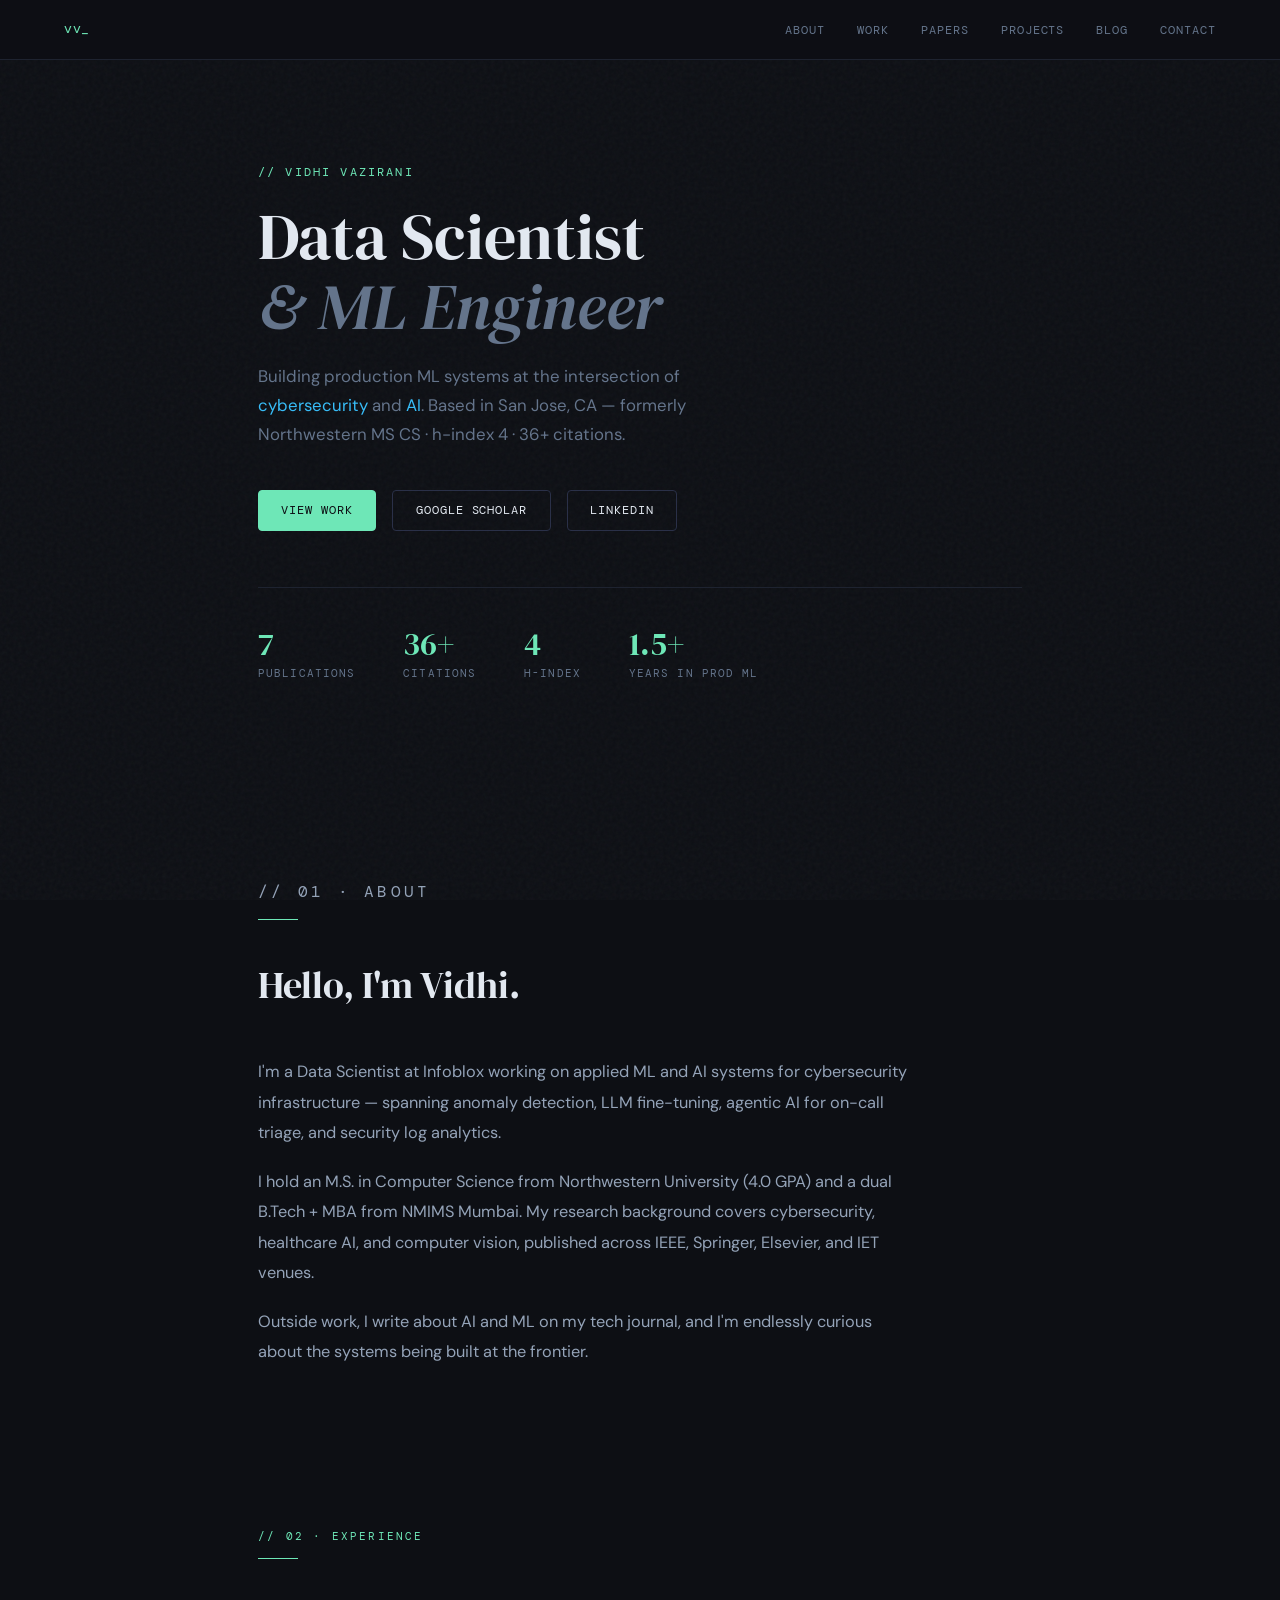
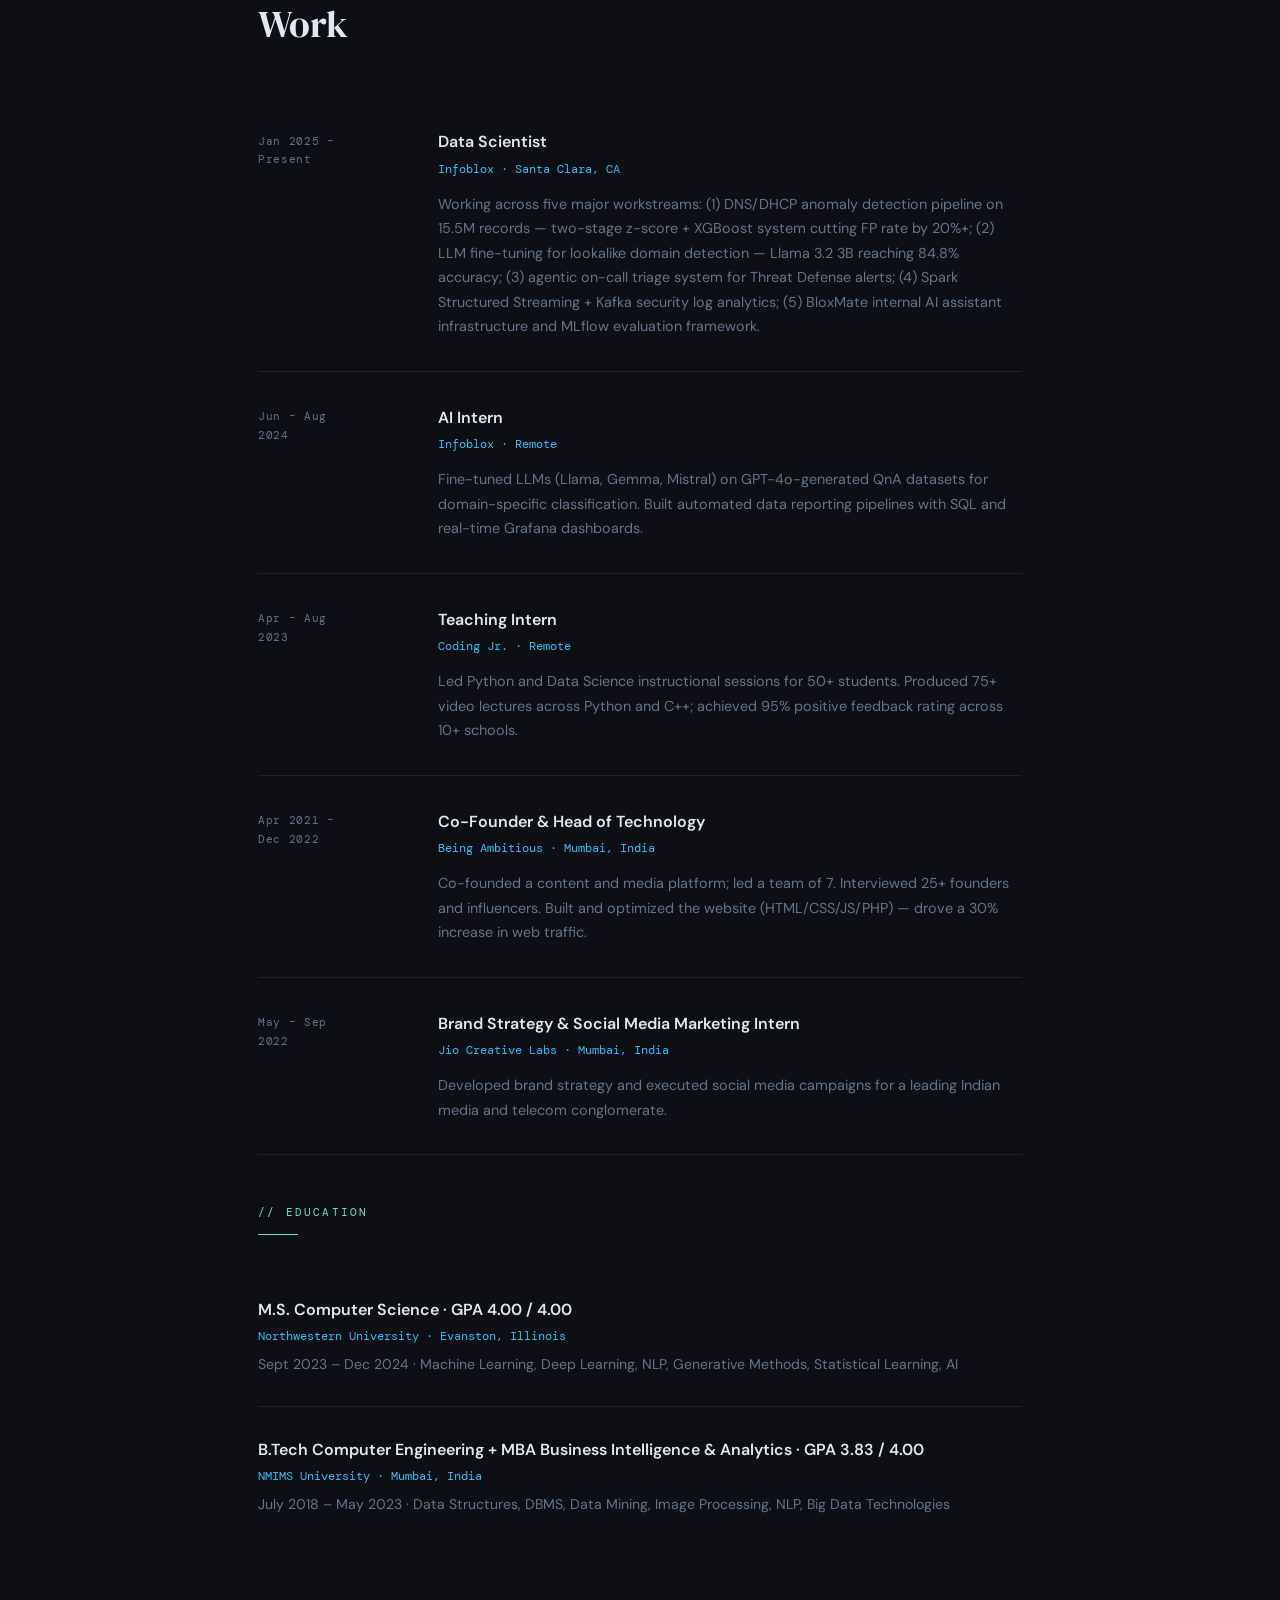
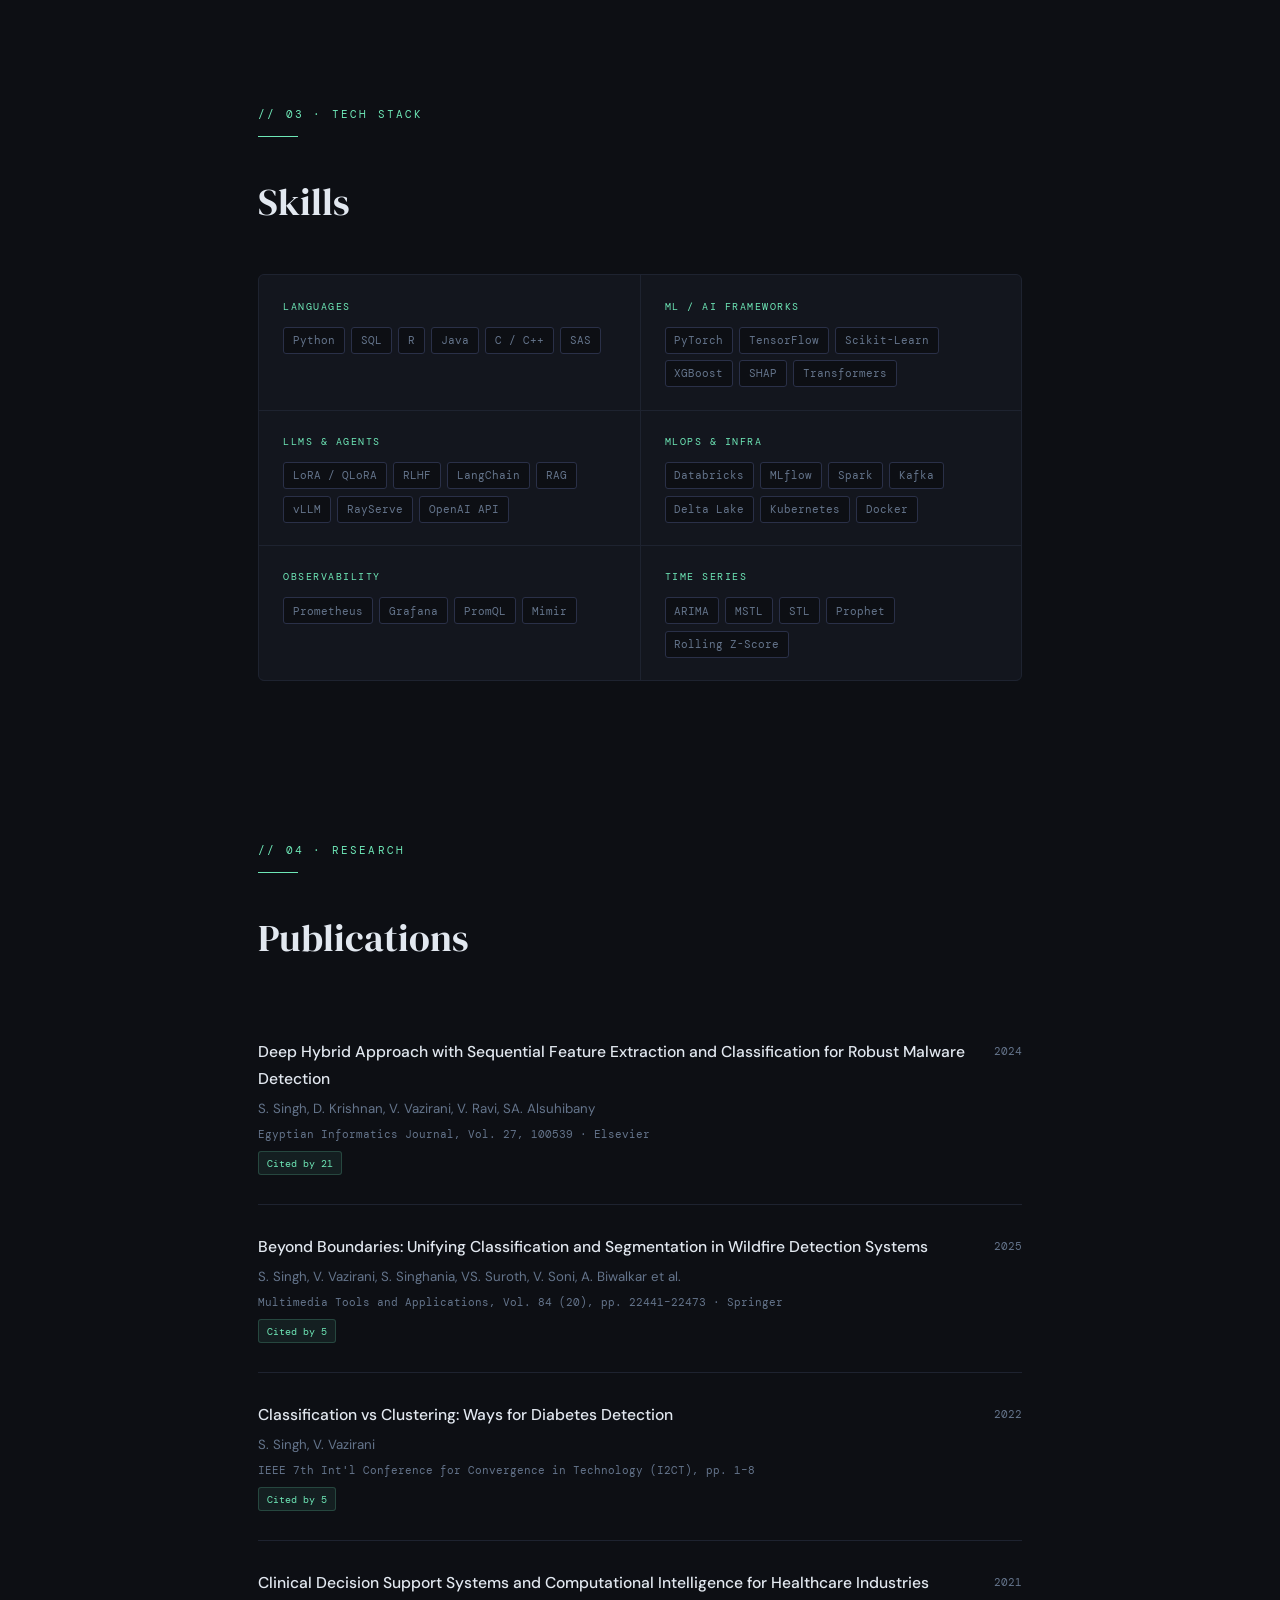
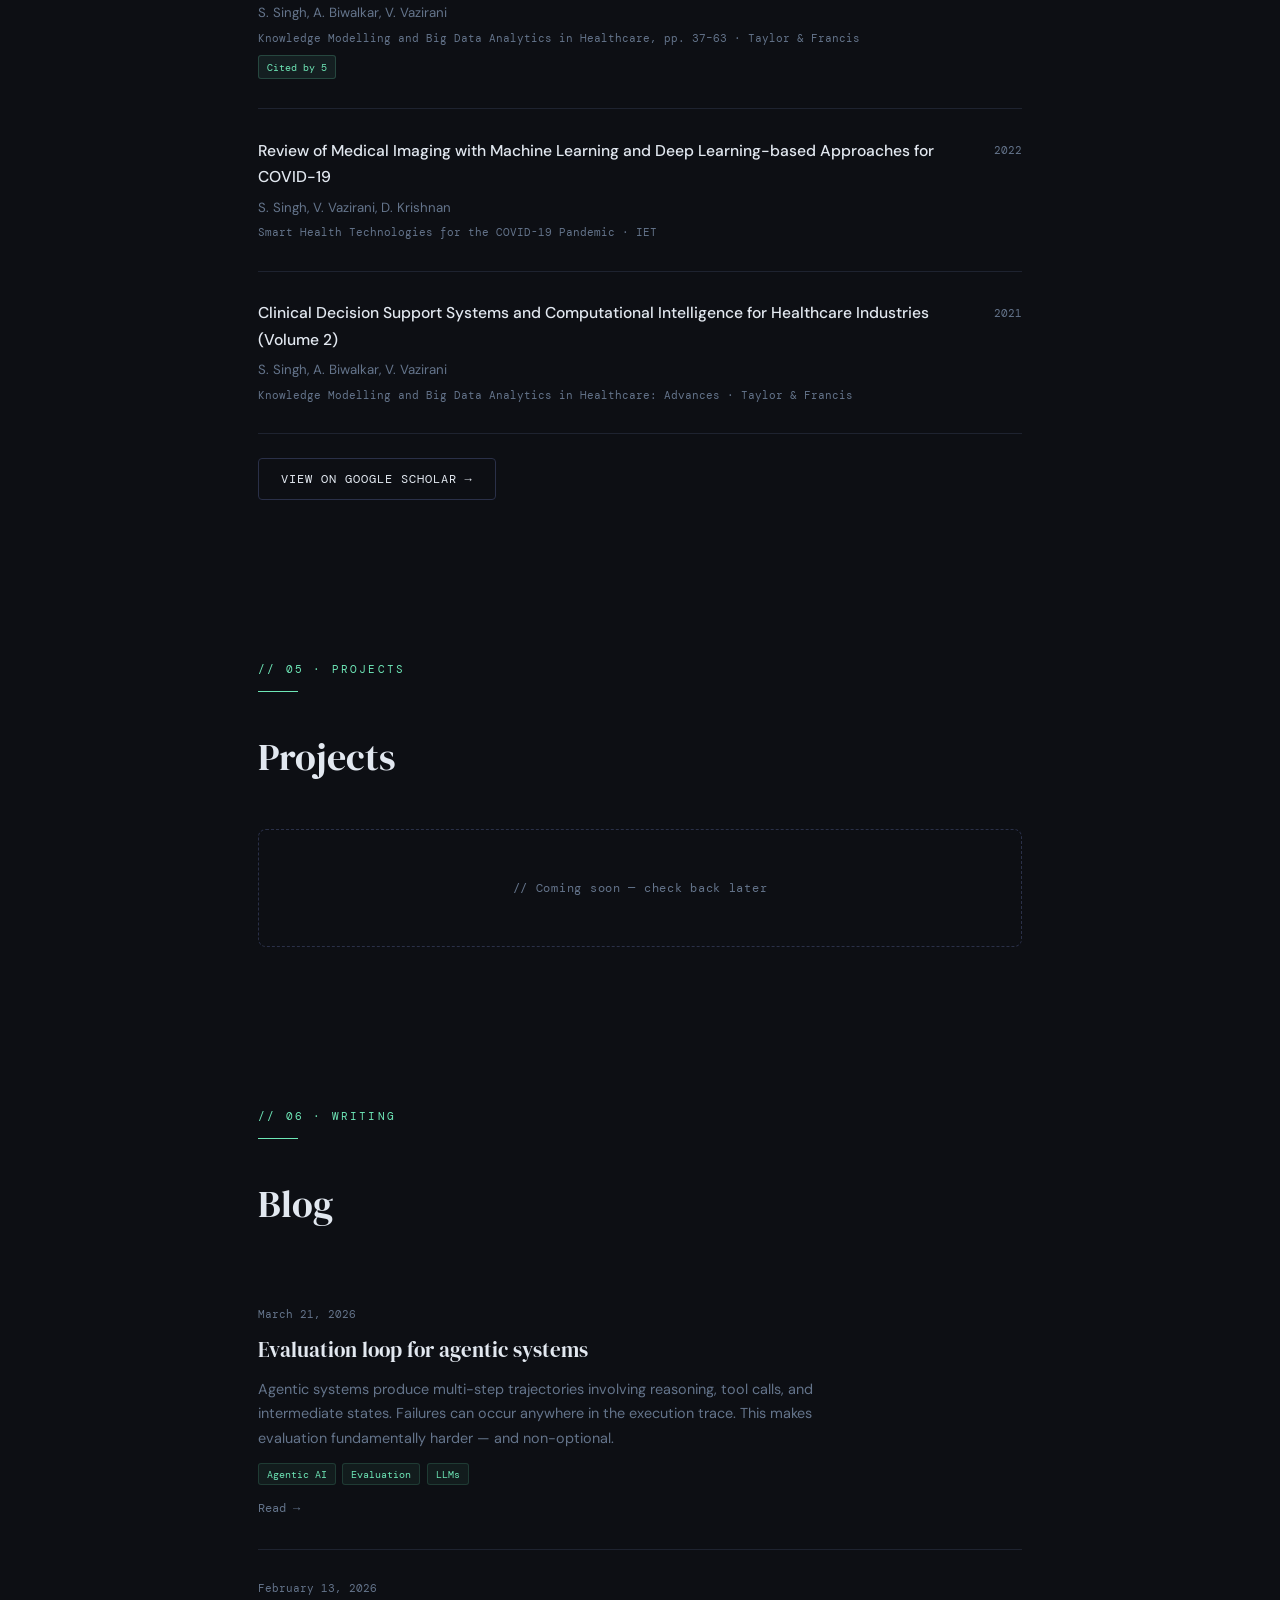
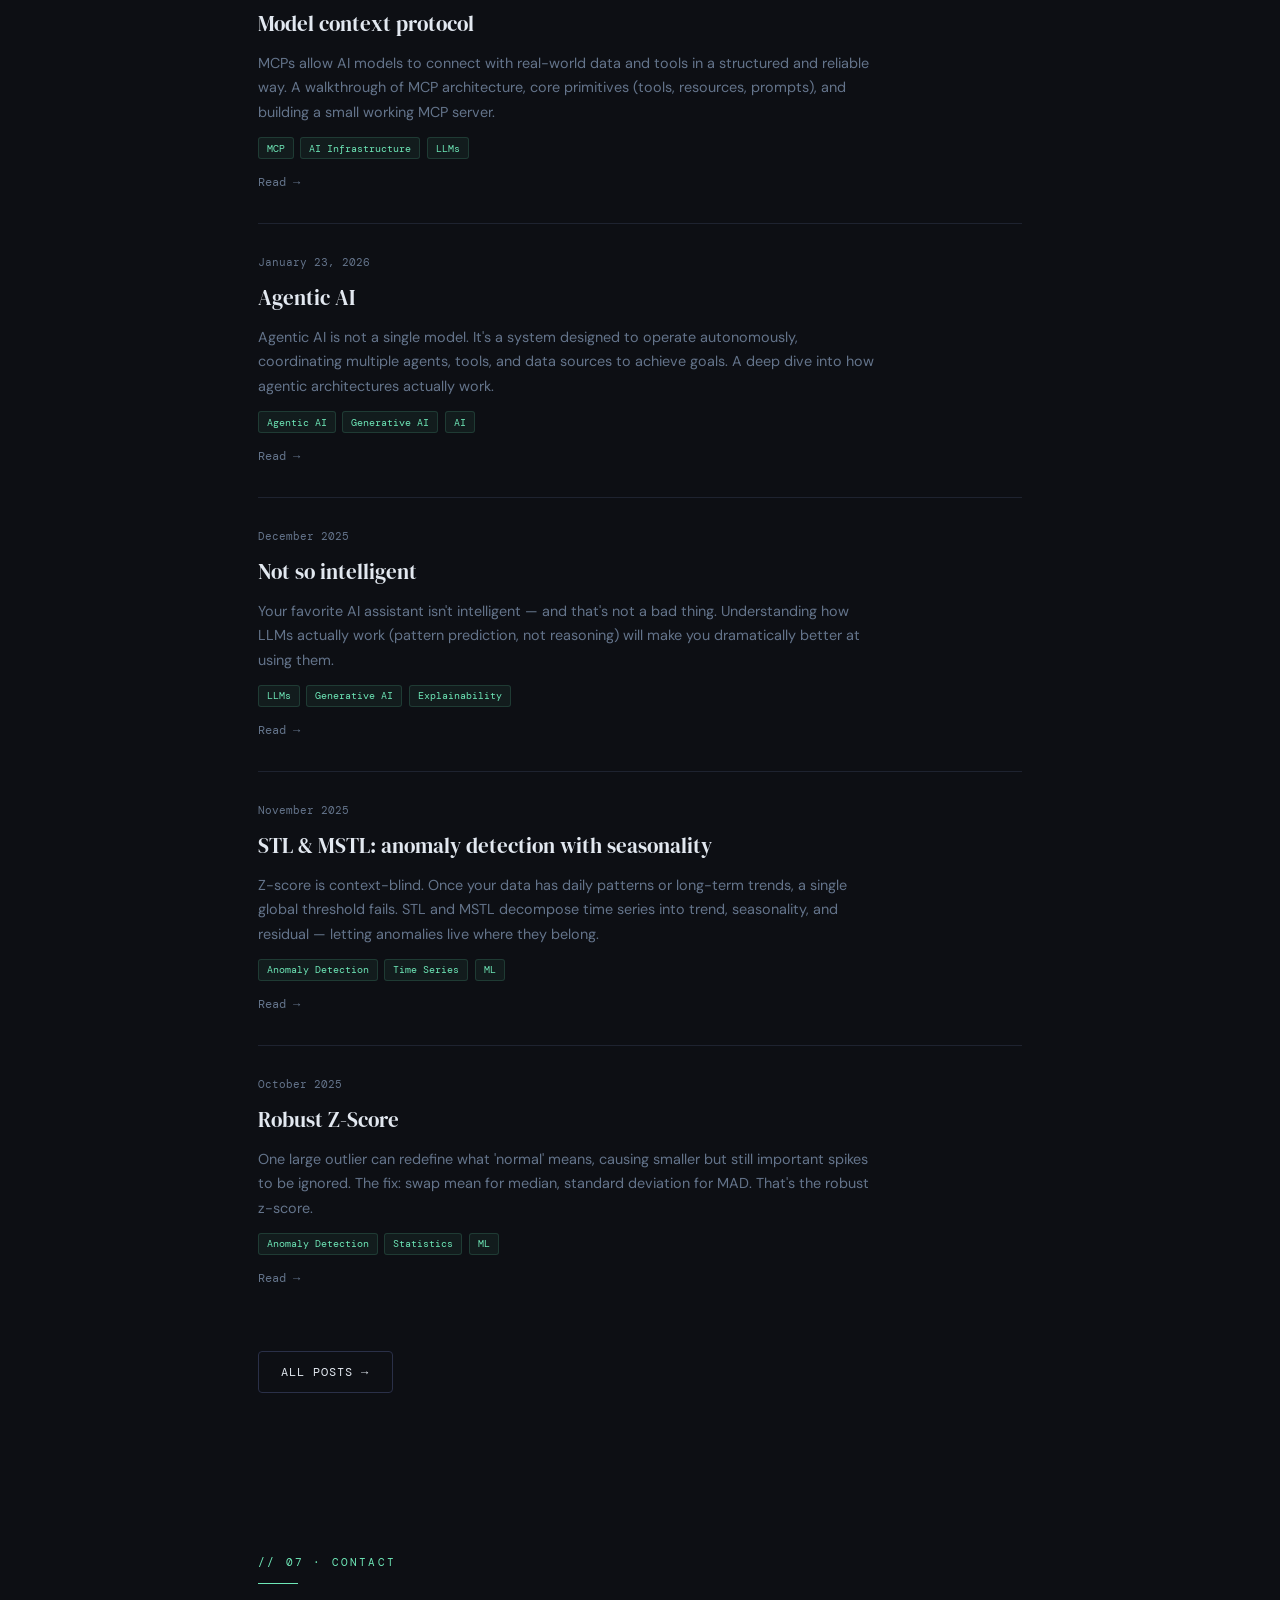
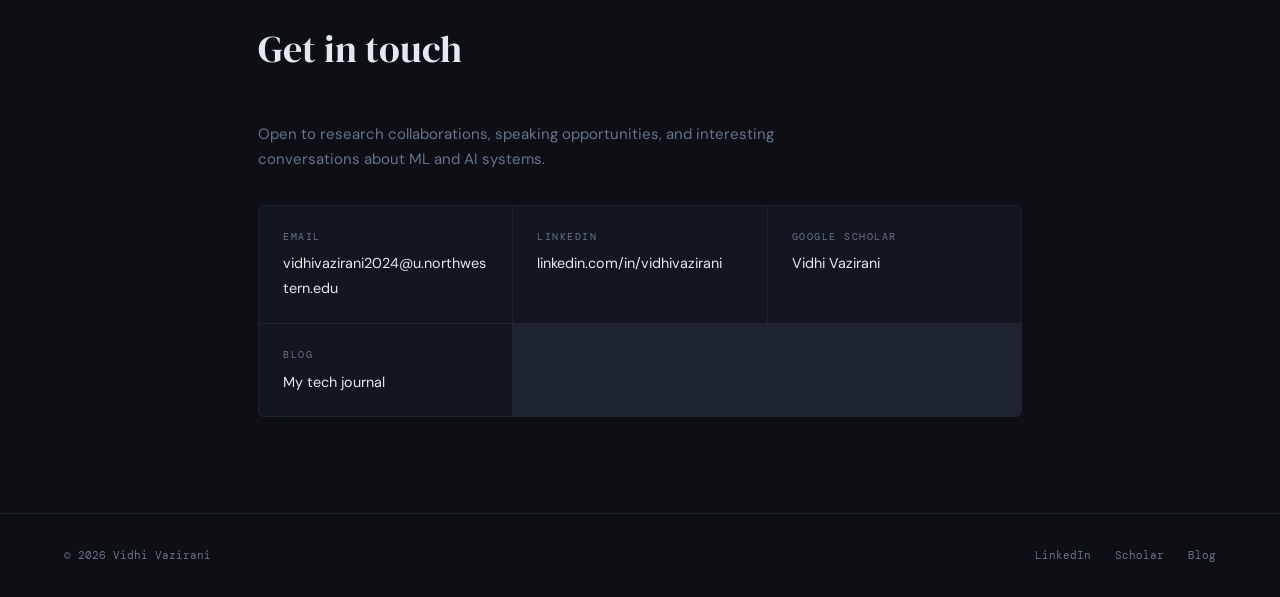
==== index.html @ 574974d2 "initial commit" ====
<!DOCTYPE html>
<html lang="en">
<head>
  <meta charset="UTF-8" />
  <meta name="viewport" content="width=device-width, initial-scale=1.0"/>
  <title>Vidhi Vazirani</title>
  <link rel="preconnect" href="https://fonts.googleapis.com">
  <link rel="preconnect" href="https://fonts.gstatic.com" crossorigin>
  <link href="https://fonts.googleapis.com/css2?family=DM+Serif+Display:ital@0;1&family=DM+Mono:wght@300;400;500&family=DM+Sans:wght@300;400;500;600&display=swap" rel="stylesheet">
  <style>
    *, *::before, *::after { box-sizing: border-box; margin: 0; padding: 0; }

    :root {
      --bg:       #0d0f14;
      --surface:  #13161e;
      --border:   #1e2330;
      --border2:  #2a3048;
      --accent:   #6ee7b7;     /* mint green */
      --accent2:  #38bdf8;     /* sky blue  */
      --text:     #e2e8f0;
      --muted:    #64748b;
      --serif:    'DM Serif Display', Georgia, serif;
      --mono:     'DM Mono', monospace;
      --sans:     'DM Sans', system-ui, sans-serif;
    }

    html { scroll-behavior: smooth; }

    body {
      background: var(--bg);
      color: var(--text);
      font-family: var(--sans);
      font-size: 15px;
      line-height: 1.7;
      min-height: 100vh;
    }

    /* ── NOISE TEXTURE OVERLAY ── */
    body::before {
      content: '';
      position: fixed; inset: 0;
      background-image: url("data:image/svg+xml,%3Csvg viewBox='0 0 256 256' xmlns='http://www.w3.org/2000/svg'%3E%3Cfilter id='n'%3E%3CfeTurbulence type='fractalNoise' baseFrequency='0.9' numOctaves='4' stitchTiles='stitch'/%3E%3C/filter%3E%3Crect width='100%25' height='100%25' filter='url(%23n)' opacity='0.04'/%3E%3C/svg%3E");
      pointer-events: none;
      z-index: 0;
    }

    /* ── NAV ── */
    nav {
      position: fixed; top: 0; left: 0; right: 0;
      z-index: 100;
      display: flex; align-items: center; justify-content: space-between;
      padding: 0 clamp(1.5rem, 5vw, 4rem);
      height: 60px;
      background: rgba(13,15,20,0.85);
      backdrop-filter: blur(12px);
      border-bottom: 1px solid var(--border);
    }

    .nav-logo {
      font-family: var(--mono);
      font-size: 13px;
      color: var(--accent);
      letter-spacing: 0.05em;
      text-decoration: none;
    }

    .nav-links {
      display: flex; gap: 2rem;
      list-style: none;
    }

    .nav-links a {
      font-family: var(--mono);
      font-size: 12px;
      color: var(--muted);
      text-decoration: none;
      letter-spacing: 0.08em;
      text-transform: uppercase;
      transition: color 0.2s;
    }

    .nav-links a:hover { color: var(--accent); }

    /* ── LAYOUT ── */
    main {
      position: relative; z-index: 1;
      max-width: 860px;
      margin: 0 auto;
      padding: 0 clamp(1.5rem, 5vw, 3rem);
    }

    section { padding: 7rem 0 3rem; }
    section:first-child { padding-top: 9rem; }

    .section-label {
      font-family: var(--mono);
      font-size: 11px;
      letter-spacing: 0.2em;
      text-transform: uppercase;
      color: var(--accent);
      margin-bottom: 0.75rem;
    }

    h1 {
      font-family: var(--serif);
      font-size: clamp(2.6rem, 6vw, 4rem);
      line-height: 1.1;
      font-weight: 400;
      color: var(--text);
    }

    h2 {
      font-family: var(--serif);
      font-size: clamp(1.8rem, 3.5vw, 2.4rem);
      font-weight: 400;
      color: var(--text);
      margin-bottom: 2.5rem;
    }

    /* ── HERO ── */
    #hero {
      min-height: 85vh;
      display: flex; flex-direction: column; justify-content: center;
      padding-top: 8rem;
    }

    .hero-eyebrow {
      font-family: var(--mono);
      font-size: 12px;
      color: var(--accent);
      letter-spacing: 0.18em;
      text-transform: uppercase;
      margin-bottom: 1.2rem;
    }

    .hero-sub {
      font-size: 1.05rem;
      color: var(--muted);
      max-width: 520px;
      margin-top: 1.2rem;
      line-height: 1.75;
    }

    .hero-sub em { color: var(--accent2); font-style: normal; }

    .hero-cta {
      margin-top: 2.5rem;
      display: flex; gap: 1rem; flex-wrap: wrap;
    }

    .btn {
      display: inline-block;
      padding: 0.6rem 1.4rem;
      font-family: var(--mono);
      font-size: 12px;
      letter-spacing: 0.08em;
      text-transform: uppercase;
      text-decoration: none;
      border-radius: 4px;
      transition: all 0.2s;
      cursor: pointer;
    }

    .btn-primary {
      background: var(--accent);
      color: var(--bg);
      border: 1px solid var(--accent);
    }
    .btn-primary:hover { background: transparent; color: var(--accent); }

    .btn-ghost {
      background: transparent;
      color: var(--text);
      border: 1px solid var(--border2);
    }
    .btn-ghost:hover { border-color: var(--accent2); color: var(--accent2); }

    /* stat row */
    .stats {
      display: flex; gap: 3rem; margin-top: 3.5rem;
      padding-top: 2.5rem;
      border-top: 1px solid var(--border);
      flex-wrap: wrap;
    }

    .stat-num {
      font-family: var(--serif);
      font-size: 2rem;
      color: var(--accent);
      line-height: 1;
    }

    .stat-label {
      font-family: var(--mono);
      font-size: 11px;
      color: var(--muted);
      letter-spacing: 0.1em;
      text-transform: uppercase;
      margin-top: 0.25rem;
    }

    /* ── DIVIDER ── */
    .divider {
      width: 40px; height: 1px;
      background: var(--accent);
      margin-bottom: 2rem;
    }

    /* ── ABOUT ── */
    #about p {
      color: #94a3b8;
      max-width: 660px;
      font-size: 1.02rem;
      line-height: 1.85;
    }

    #about p + p { margin-top: 1.2rem; }

    /* ── EXPERIENCE ── */
    .exp-item {
      display: grid;
      grid-template-columns: 140px 1fr;
      gap: 0 2.5rem;
      padding: 2rem 0;
      border-bottom: 1px solid var(--border);
    }

    .exp-item:last-child { border-bottom: none; }

    .exp-date {
      font-family: var(--mono);
      font-size: 11px;
      color: var(--muted);
      letter-spacing: 0.06em;
      padding-top: 0.2rem;
    }

    .exp-role {
      font-size: 1rem;
      font-weight: 600;
      color: var(--text);
      margin-bottom: 0.2rem;
    }

    .exp-company {
      font-family: var(--mono);
      font-size: 12px;
      color: var(--accent2);
      margin-bottom: 0.8rem;
    }

    .exp-desc {
      font-size: 0.9rem;
      color: var(--muted);
      line-height: 1.7;
    }

    /* ── EDUCATION ── */
    .edu-item {
      padding: 1.8rem 0;
      border-bottom: 1px solid var(--border);
    }
    .edu-item:last-child { border-bottom: none; }

    .edu-degree {
      font-size: 1rem;
      font-weight: 600;
      color: var(--text);
    }

    .edu-school {
      font-family: var(--mono);
      font-size: 12px;
      color: var(--accent2);
      margin: 0.2rem 0 0.4rem;
    }

    .edu-meta {
      font-size: 0.88rem;
      color: var(--muted);
    }

    /* ── SKILLS ── */
    .skills-grid {
      display: grid;
      grid-template-columns: repeat(auto-fill, minmax(260px, 1fr));
      gap: 1px;
      background: var(--border);
      border: 1px solid var(--border);
      border-radius: 6px;
      overflow: hidden;
    }

    .skill-group {
      background: var(--surface);
      padding: 1.4rem 1.5rem;
    }

    .skill-group-label {
      font-family: var(--mono);
      font-size: 10px;
      letter-spacing: 0.15em;
      text-transform: uppercase;
      color: var(--accent);
      margin-bottom: 0.75rem;
    }

    .skill-tags {
      display: flex; flex-wrap: wrap; gap: 0.4rem;
    }

    .skill-tag {
      font-family: var(--mono);
      font-size: 11px;
      color: var(--muted);
      background: var(--bg);
      border: 1px solid var(--border2);
      padding: 0.2rem 0.55rem;
      border-radius: 3px;
    }

    /* ── PUBLICATIONS ── */
    .pub-item {
      padding: 1.8rem 0;
      border-bottom: 1px solid var(--border);
      display: grid;
      grid-template-columns: 1fr auto;
      gap: 1rem;
    }
    .pub-item:last-child { border-bottom: none; }

    .pub-title {
      font-size: 0.98rem;
      font-weight: 500;
      color: var(--text);
      margin-bottom: 0.35rem;
    }

    .pub-title a {
      color: inherit; text-decoration: none;
    }
    .pub-title a:hover { color: var(--accent2); }

    .pub-authors {
      font-size: 0.83rem;
      color: var(--muted);
      margin-bottom: 0.25rem;
    }

    .pub-venue {
      font-family: var(--mono);
      font-size: 11px;
      color: var(--muted);
    }

    .pub-year {
      font-family: var(--mono);
      font-size: 11px;
      color: var(--muted);
      white-space: nowrap;
      padding-top: 0.2rem;
    }

    .pub-cited {
      display: inline-block;
      margin-top: 0.5rem;
      font-family: var(--mono);
      font-size: 10px;
      background: rgba(110,231,183,0.08);
      color: var(--accent);
      border: 1px solid rgba(110,231,183,0.2);
      padding: 0.15rem 0.5rem;
      border-radius: 3px;
    }

    /* ── PROJECTS ── */
    .projects-placeholder {
      border: 1px dashed var(--border2);
      border-radius: 8px;
      padding: 3rem 2rem;
      text-align: center;
      color: var(--muted);
    }

    .projects-placeholder p {
      font-family: var(--mono);
      font-size: 12px;
      letter-spacing: 0.06em;
    }

    /* ── BLOG ── */
    #blog-list { display: flex; flex-direction: column; gap: 0; }

    .blog-card {
      display: block;
      padding: 1.8rem 0;
      border-bottom: 1px solid var(--border);
      text-decoration: none;
      transition: all 0.2s;
    }
    .blog-card:last-child { border-bottom: none; }
    .blog-card:hover .blog-title { color: var(--accent2); }

    .blog-meta {
      font-family: var(--mono);
      font-size: 11px;
      color: var(--muted);
      margin-bottom: 0.5rem;
    }

    .blog-title {
      font-family: var(--serif);
      font-size: 1.3rem;
      font-weight: 400;
      color: var(--text);
      margin-bottom: 0.6rem;
      transition: color 0.2s;
    }

    .blog-excerpt {
      font-size: 0.9rem;
      color: var(--muted);
      line-height: 1.7;
      max-width: 620px;
    }

    .blog-tags {
      display: flex; gap: 0.4rem; flex-wrap: wrap;
      margin-top: 0.8rem;
    }

    .blog-tag {
      font-family: var(--mono);
      font-size: 10px;
      color: var(--accent);
      background: rgba(110,231,183,0.06);
      border: 1px solid rgba(110,231,183,0.15);
      padding: 0.1rem 0.5rem;
      border-radius: 3px;
    }

    .blog-arrow {
      font-family: var(--mono);
      font-size: 12px;
      color: var(--muted);
      margin-top: 0.8rem;
      display: inline-block;
    }

    .blog-card:hover .blog-arrow { color: var(--accent2); }

    /* ── CONTACT ── */
    #contact { padding-bottom: 6rem; }

    .contact-grid {
      display: grid;
      grid-template-columns: repeat(auto-fill, minmax(200px, 1fr));
      gap: 1px;
      background: var(--border);
      border: 1px solid var(--border);
      border-radius: 6px;
      overflow: hidden;
      margin-top: 2rem;
    }

    .contact-item {
      background: var(--surface);
      padding: 1.4rem 1.5rem;
      text-decoration: none;
      transition: background 0.2s;
    }
    .contact-item:hover { background: var(--border); }

    .contact-type {
      font-family: var(--mono);
      font-size: 10px;
      letter-spacing: 0.15em;
      text-transform: uppercase;
      color: var(--muted);
      margin-bottom: 0.4rem;
    }

    .contact-val {
      font-size: 0.9rem;
      color: var(--text);
      word-break: break-all;
    }

    /* ── FOOTER ── */
    footer {
      position: relative; z-index: 1;
      border-top: 1px solid var(--border);
      padding: 2rem clamp(1.5rem, 5vw, 4rem);
      display: flex; justify-content: space-between; align-items: center;
      flex-wrap: wrap; gap: 1rem;
    }

    .footer-copy {
      font-family: var(--mono);
      font-size: 11px;
      color: var(--muted);
    }

    .footer-links {
      display: flex; gap: 1.5rem;
    }

    .footer-links a {
      font-family: var(--mono);
      font-size: 11px;
      color: var(--muted);
      text-decoration: none;
    }
    .footer-links a:hover { color: var(--accent); }

    /* ── RESPONSIVE ── */
    @media (max-width: 600px) {
      .exp-item { grid-template-columns: 1fr; gap: 0.3rem; }
      .pub-item { grid-template-columns: 1fr; }
      .pub-year { display: none; }
      .stats { gap: 2rem; }
      .nav-links { gap: 1.2rem; }
    }

    /* ── SCROLL FADE IN ── */
    .fade-in {
      opacity: 0;
      transform: translateY(18px);
      transition: opacity 0.55s ease, transform 0.55s ease;
    }
    .fade-in.visible {
      opacity: 1;
      transform: none;
    }
  </style>
</head>
<body>

  <!-- NAV -->
  <nav>
    <a class="nav-logo" href="#hero">vv_</a>
    <ul class="nav-links">
      <li><a href="#about">About</a></li>
      <li><a href="#experience">Work</a></li>
      <li><a href="#publications">Papers</a></li>
      <li><a href="#projects">Projects</a></li>
      <li><a href="blog.html">Blog</a></li>
      <li><a href="#contact">Contact</a></li>
    </ul>
  </nav>

  <main>

    <!-- HERO -->
    <section id="hero">
      <p class="hero-eyebrow">// Vidhi Vazirani</p>
      <h1>Data Scientist<br><em style="font-style:italic; color:#64748b;">& ML Engineer</em></h1>
      <p class="hero-sub">
        Building production ML systems at the intersection of <em>cybersecurity</em> and <em>AI</em>.
        Based in San Jose, CA — formerly Northwestern MS CS · h-index 4 · 36+ citations.
      </p>
      <div class="hero-cta">
        <a class="btn btn-primary" href="#experience">View Work</a>
        <a class="btn btn-ghost" href="https://scholar.google.com/citations?hl=en&user=m7yrJE4AAAAJ" target="_blank">Google Scholar</a>
        <a class="btn btn-ghost" href="https://www.linkedin.com/in/vidhivazirani" target="_blank">LinkedIn</a>
      </div>
      <div class="stats">
        <div>
          <div class="stat-num">7</div>
          <div class="stat-label">Publications</div>
        </div>
        <div>
          <div class="stat-num">36+</div>
          <div class="stat-label">Citations</div>
        </div>
        <div>
          <div class="stat-num">4</div>
          <div class="stat-label">h-index</div>
        </div>
        <div>
          <div class="stat-num">1.5+</div>
          <div class="stat-label">Years in Prod ML</div>
        </div>
      </div>
    </section>

    <!-- ABOUT -->
    <section id="about" class="fade-in">
      <p class="section-label">// 01 · About</p>
      <div class="divider"></div>
      <h2>Hello, I'm Vidhi.</h2>
      <p>
        I'm a Data Scientist at Infoblox working on applied ML and AI systems for cybersecurity infrastructure — spanning anomaly detection, LLM fine-tuning, agentic AI for on-call triage, and security log analytics.
      </p>
      <p>
        I hold an M.S. in Computer Science from Northwestern University (4.0 GPA) and a dual B.Tech + MBA from NMIMS Mumbai. My research background covers cybersecurity, healthcare AI, and computer vision, published across IEEE, Springer, Elsevier, and IET venues.
      </p>
      <p>
        Outside work, I write about AI and ML on my tech journal, and I'm endlessly curious about the systems being built at the frontier.
      </p>
    </section>

    <!-- EXPERIENCE -->
    <section id="experience" class="fade-in">
      <p class="section-label">// 02 · Experience</p>
      <div class="divider"></div>
      <h2>Work</h2>

      <div class="exp-item">
        <div class="exp-date">Jan 2025 –<br>Present</div>
        <div>
          <div class="exp-role">Data Scientist</div>
          <div class="exp-company">Infoblox · Santa Clara, CA</div>
          <div class="exp-desc">
            Working across five major workstreams: (1) DNS/DHCP anomaly detection pipeline on 15.5M records — two-stage z-score + XGBoost system cutting FP rate by 20%+; (2) LLM fine-tuning for lookalike domain detection — Llama 3.2 3B reaching 84.8% accuracy; (3) agentic on-call triage system for Threat Defense alerts; (4) Spark Structured Streaming + Kafka security log analytics; (5) BloxMate internal AI assistant infrastructure and MLflow evaluation framework.
          </div>
        </div>
      </div>

      <div class="exp-item">
        <div class="exp-date">Jun – Aug<br>2024</div>
        <div>
          <div class="exp-role">AI Intern</div>
          <div class="exp-company">Infoblox · Remote</div>
          <div class="exp-desc">
            Fine-tuned LLMs (Llama, Gemma, Mistral) on GPT-4o-generated QnA datasets for domain-specific classification. Built automated data reporting pipelines with SQL and real-time Grafana dashboards.
          </div>
        </div>
      </div>

      <div class="exp-item">
        <div class="exp-date">Apr – Aug<br>2023</div>
        <div>
          <div class="exp-role">Teaching Intern</div>
          <div class="exp-company">Coding Jr. · Remote</div>
          <div class="exp-desc">
            Led Python and Data Science instructional sessions for 50+ students. Produced 75+ video lectures across Python and C++; achieved 95% positive feedback rating across 10+ schools.
          </div>
        </div>
      </div>

      <div class="exp-item">
        <div class="exp-date">Apr 2021 –<br>Dec 2022</div>
        <div>
          <div class="exp-role">Co-Founder & Head of Technology</div>
          <div class="exp-company">Being Ambitious · Mumbai, India</div>
          <div class="exp-desc">
            Co-founded a content and media platform; led a team of 7. Interviewed 25+ founders and influencers. Built and optimized the website (HTML/CSS/JS/PHP) — drove a 30% increase in web traffic.
          </div>
        </div>
      </div>

      <div class="exp-item">
        <div class="exp-date">May – Sep<br>2022</div>
        <div>
          <div class="exp-role">Brand Strategy & Social Media Marketing Intern</div>
          <div class="exp-company">Jio Creative Labs · Mumbai, India</div>
          <div class="exp-desc">
            Developed brand strategy and executed social media campaigns for a leading Indian media and telecom conglomerate.
          </div>
        </div>
      </div>

      <p class="section-label" style="margin-top:3rem;">// Education</p>
      <div class="divider"></div>

      <div class="edu-item">
        <div class="edu-degree">M.S. Computer Science · GPA 4.00 / 4.00</div>
        <div class="edu-school">Northwestern University · Evanston, Illinois</div>
        <div class="edu-meta">Sept 2023 – Dec 2024 · Machine Learning, Deep Learning, NLP, Generative Methods, Statistical Learning, AI</div>
      </div>

      <div class="edu-item">
        <div class="edu-degree">B.Tech Computer Engineering + MBA Business Intelligence & Analytics · GPA 3.83 / 4.00</div>
        <div class="edu-school">NMIMS University · Mumbai, India</div>
        <div class="edu-meta">July 2018 – May 2023 · Data Structures, DBMS, Data Mining, Image Processing, NLP, Big Data Technologies</div>
      </div>
    </section>

    <!-- SKILLS -->
    <section id="skills" class="fade-in">
      <p class="section-label">// 03 · Tech Stack</p>
      <div class="divider"></div>
      <h2>Skills</h2>
      <div class="skills-grid">
        <div class="skill-group">
          <div class="skill-group-label">Languages</div>
          <div class="skill-tags">
            <span class="skill-tag">Python</span>
            <span class="skill-tag">SQL</span>
            <span class="skill-tag">R</span>
            <span class="skill-tag">Java</span>
            <span class="skill-tag">C / C++</span>
            <span class="skill-tag">SAS</span>
          </div>
        </div>
        <div class="skill-group">
          <div class="skill-group-label">ML / AI Frameworks</div>
          <div class="skill-tags">
            <span class="skill-tag">PyTorch</span>
            <span class="skill-tag">TensorFlow</span>
            <span class="skill-tag">Scikit-Learn</span>
            <span class="skill-tag">XGBoost</span>
            <span class="skill-tag">SHAP</span>
            <span class="skill-tag">Transformers</span>
          </div>
        </div>
        <div class="skill-group">
          <div class="skill-group-label">LLMs & Agents</div>
          <div class="skill-tags">
            <span class="skill-tag">LoRA / QLoRA</span>
            <span class="skill-tag">RLHF</span>
            <span class="skill-tag">LangChain</span>
            <span class="skill-tag">RAG</span>
            <span class="skill-tag">vLLM</span>
            <span class="skill-tag">RayServe</span>
            <span class="skill-tag">OpenAI API</span>
          </div>
        </div>
        <div class="skill-group">
          <div class="skill-group-label">MLOps & Infra</div>
          <div class="skill-tags">
            <span class="skill-tag">Databricks</span>
            <span class="skill-tag">MLflow</span>
            <span class="skill-tag">Spark</span>
            <span class="skill-tag">Kafka</span>
            <span class="skill-tag">Delta Lake</span>
            <span class="skill-tag">Kubernetes</span>
            <span class="skill-tag">Docker</span>
          </div>
        </div>
        <div class="skill-group">
          <div class="skill-group-label">Observability</div>
          <div class="skill-tags">
            <span class="skill-tag">Prometheus</span>
            <span class="skill-tag">Grafana</span>
            <span class="skill-tag">PromQL</span>
            <span class="skill-tag">Mimir</span>
          </div>
        </div>
        <div class="skill-group">
          <div class="skill-group-label">Time Series</div>
          <div class="skill-tags">
            <span class="skill-tag">ARIMA</span>
            <span class="skill-tag">MSTL</span>
            <span class="skill-tag">STL</span>
            <span class="skill-tag">Prophet</span>
            <span class="skill-tag">Rolling Z-Score</span>
          </div>
        </div>
      </div>
    </section>

    <!-- PUBLICATIONS -->
    <section id="publications" class="fade-in">
      <p class="section-label">// 04 · Research</p>
      <div class="divider"></div>
      <h2>Publications</h2>

      <div class="pub-item">
        <div>
          <div class="pub-title">
            <a href="https://scholar.google.com/citations?hl=en&user=m7yrJE4AAAAJ" target="_blank">
              Deep Hybrid Approach with Sequential Feature Extraction and Classification for Robust Malware Detection
            </a>
          </div>
          <div class="pub-authors">S. Singh, D. Krishnan, V. Vazirani, V. Ravi, SA. Alsuhibany</div>
          <div class="pub-venue">Egyptian Informatics Journal, Vol. 27, 100539 · Elsevier</div>
          <span class="pub-cited">Cited by 21</span>
        </div>
        <div class="pub-year">2024</div>
      </div>

      <div class="pub-item">
        <div>
          <div class="pub-title">
            <a href="https://scholar.google.com/citations?hl=en&user=m7yrJE4AAAAJ" target="_blank">
              Beyond Boundaries: Unifying Classification and Segmentation in Wildfire Detection Systems
            </a>
          </div>
          <div class="pub-authors">S. Singh, V. Vazirani, S. Singhania, VS. Suroth, V. Soni, A. Biwalkar et al.</div>
          <div class="pub-venue">Multimedia Tools and Applications, Vol. 84 (20), pp. 22441–22473 · Springer</div>
          <span class="pub-cited">Cited by 5</span>
        </div>
        <div class="pub-year">2025</div>
      </div>

      <div class="pub-item">
        <div>
          <div class="pub-title">
            <a href="https://scholar.google.com/citations?hl=en&user=m7yrJE4AAAAJ" target="_blank">
              Classification vs Clustering: Ways for Diabetes Detection
            </a>
          </div>
          <div class="pub-authors">S. Singh, V. Vazirani</div>
          <div class="pub-venue">IEEE 7th Int'l Conference for Convergence in Technology (I2CT), pp. 1–8</div>
          <span class="pub-cited">Cited by 5</span>
        </div>
        <div class="pub-year">2022</div>
      </div>

      <div class="pub-item">
        <div>
          <div class="pub-title">
            <a href="https://scholar.google.com/citations?hl=en&user=m7yrJE4AAAAJ" target="_blank">
              Clinical Decision Support Systems and Computational Intelligence for Healthcare Industries
            </a>
          </div>
          <div class="pub-authors">S. Singh, A. Biwalkar, V. Vazirani</div>
          <div class="pub-venue">Knowledge Modelling and Big Data Analytics in Healthcare, pp. 37–63 · Taylor & Francis</div>
          <span class="pub-cited">Cited by 5</span>
        </div>
        <div class="pub-year">2021</div>
      </div>

      <div class="pub-item">
        <div>
          <div class="pub-title">
            <a href="https://scholar.google.com/citations?hl=en&user=m7yrJE4AAAAJ" target="_blank">
              Review of Medical Imaging with Machine Learning and Deep Learning-based Approaches for COVID-19
            </a>
          </div>
          <div class="pub-authors">S. Singh, V. Vazirani, D. Krishnan</div>
          <div class="pub-venue">Smart Health Technologies for the COVID-19 Pandemic · IET</div>
        </div>
        <div class="pub-year">2022</div>
      </div>

      <div class="pub-item">
        <div>
          <div class="pub-title">
            <a href="https://scholar.google.com/citations?hl=en&user=m7yrJE4AAAAJ" target="_blank">
              Clinical Decision Support Systems and Computational Intelligence for Healthcare Industries (Volume 2)
            </a>
          </div>
          <div class="pub-authors">S. Singh, A. Biwalkar, V. Vazirani</div>
          <div class="pub-venue">Knowledge Modelling and Big Data Analytics in Healthcare: Advances · Taylor & Francis</div>
        </div>
        <div class="pub-year">2021</div>
      </div>

      <div style="margin-top:1.5rem;">
        <a class="btn btn-ghost" href="https://scholar.google.com/citations?hl=en&user=m7yrJE4AAAAJ" target="_blank">View on Google Scholar →</a>
      </div>
    </section>

    <!-- PROJECTS -->
    <section id="projects" class="fade-in">
      <p class="section-label">// 05 · Projects</p>
      <div class="divider"></div>
      <h2>Projects</h2>
      <div class="projects-placeholder">
        <p>// Coming soon — check back later</p>
      </div>
    </section>

    <!-- BLOG -->
    <section id="blog" class="fade-in">
      <p class="section-label">// 06 · Writing</p>
      <div class="divider"></div>
      <h2>Blog</h2>
      <div id="blog-list">
        <!-- Populated by blogs.js -->
      </div>
      <div style="margin-top:2rem;">
        <a class="btn btn-ghost" href="blog.html">All posts →</a>
      </div>
    </section>

    <!-- CONTACT -->
    <section id="contact" class="fade-in">
      <p class="section-label">// 07 · Contact</p>
      <div class="divider"></div>
      <h2>Get in touch</h2>
      <p style="color:var(--muted); max-width:520px; margin-bottom:0.5rem;">
        Open to research collaborations, speaking opportunities, and interesting conversations about ML and AI systems.
      </p>
      <div class="contact-grid">
        <a class="contact-item" href="mailto:vidhivazirani2024@u.northwestern.edu">
          <div class="contact-type">Email</div>
          <div class="contact-val">vidhivazirani2024@u.northwestern.edu</div>
        </a>
        <a class="contact-item" href="https://www.linkedin.com/in/vidhivazirani" target="_blank">
          <div class="contact-type">LinkedIn</div>
          <div class="contact-val">linkedin.com/in/vidhivazirani</div>
        </a>
        <a class="contact-item" href="https://scholar.google.com/citations?hl=en&user=m7yrJE4AAAAJ" target="_blank">
          <div class="contact-type">Google Scholar</div>
          <div class="contact-val">Vidhi Vazirani</div>
        </a>
        <a class="contact-item" href="https://vidhivazirani1203-tdurc.wordpress.com" target="_blank">
          <div class="contact-type">Blog</div>
          <div class="contact-val">My tech journal</div>
        </a>
      </div>
    </section>

  </main>

  <footer>
    <span class="footer-copy">© 2026 Vidhi Vazirani</span>
    <div class="footer-links">
      <a href="https://www.linkedin.com/in/vidhivazirani" target="_blank">LinkedIn</a>
      <a href="https://scholar.google.com/citations?hl=en&user=m7yrJE4AAAAJ" target="_blank">Scholar</a>
      <a href="https://vidhivazirani1203-tdurc.wordpress.com" target="_blank">Blog</a>
    </div>
  </footer>

  <!-- Load blog data and render -->
  <script src="blogs.js"></script>
  <script>
    // ── Render blogs ──
    const list = document.getElementById('blog-list');
    BLOGS.forEach(b => {
    list.innerHTML += `
        <a class="blog-card" href="${b.url}">
          <div class="blog-meta">${b.date}</div>
          <div class="blog-title">${b.title}</div>
          <div class="blog-excerpt">${b.excerpt}</div>
          <div class="blog-tags">${b.tags.map(t => `<span class="blog-tag">${t}</span>`).join('')}</div>
          <span class="blog-arrow">Read →</span>
        </a>`;
    });

    // ── Scroll fade in ──
    const obs = new IntersectionObserver(entries => {
      entries.forEach(e => { if (e.isIntersecting) e.target.classList.add('visible'); });
    }, { threshold: 0.08 });

    document.querySelectorAll('.fade-in').forEach(el => obs.observe(el));
  </script>
</body>
</html>
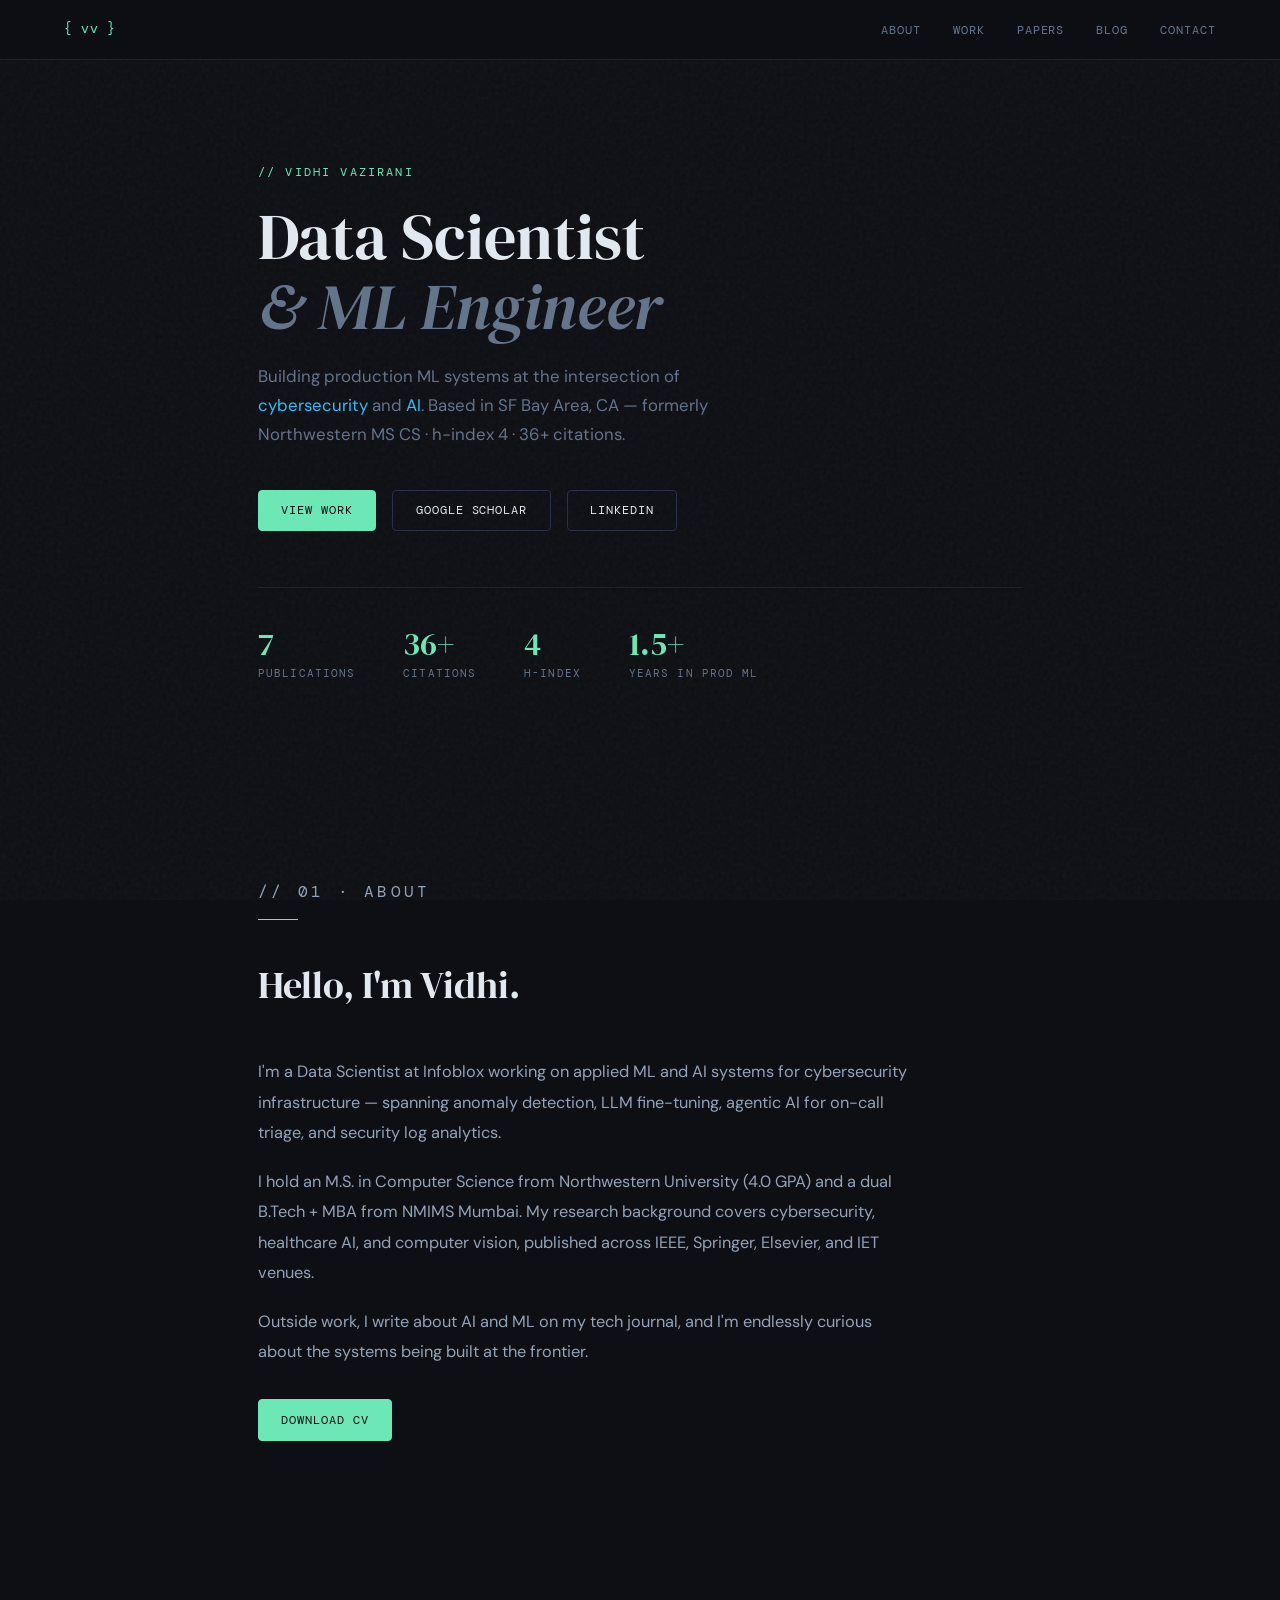
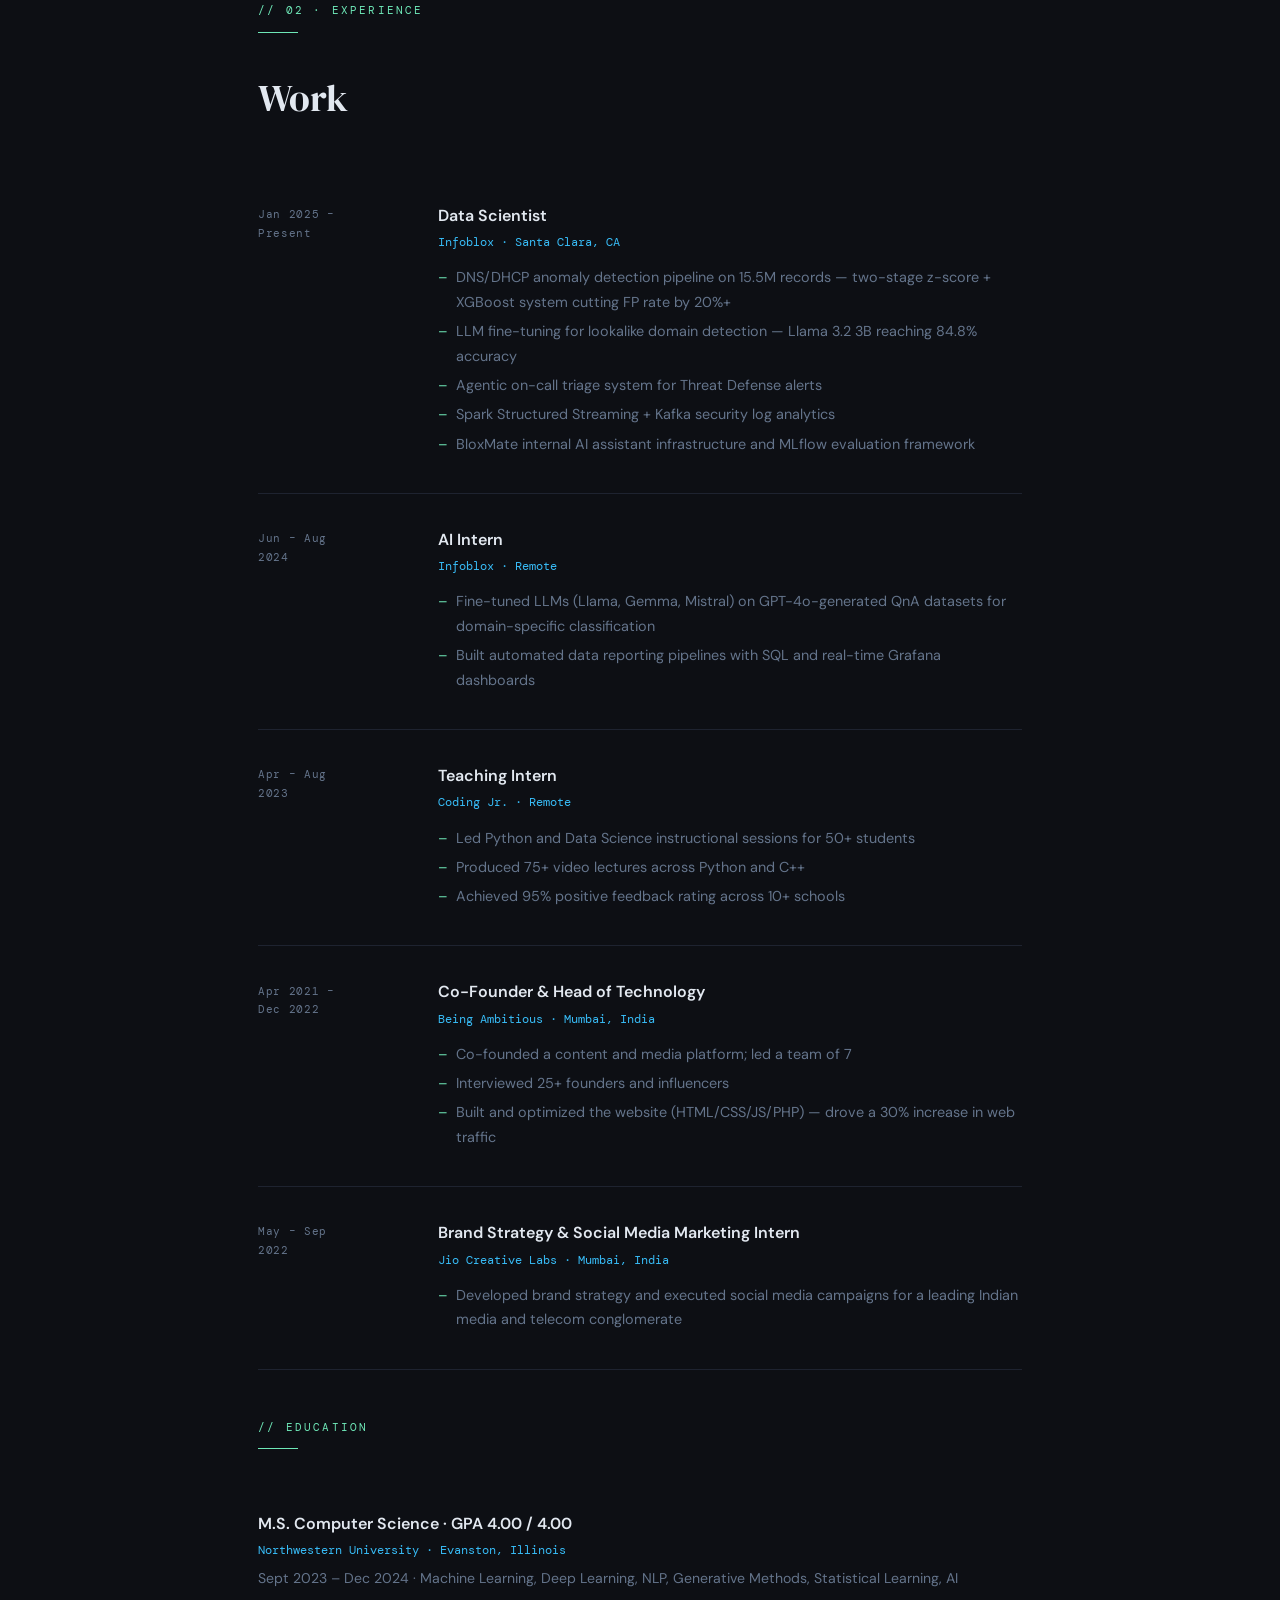
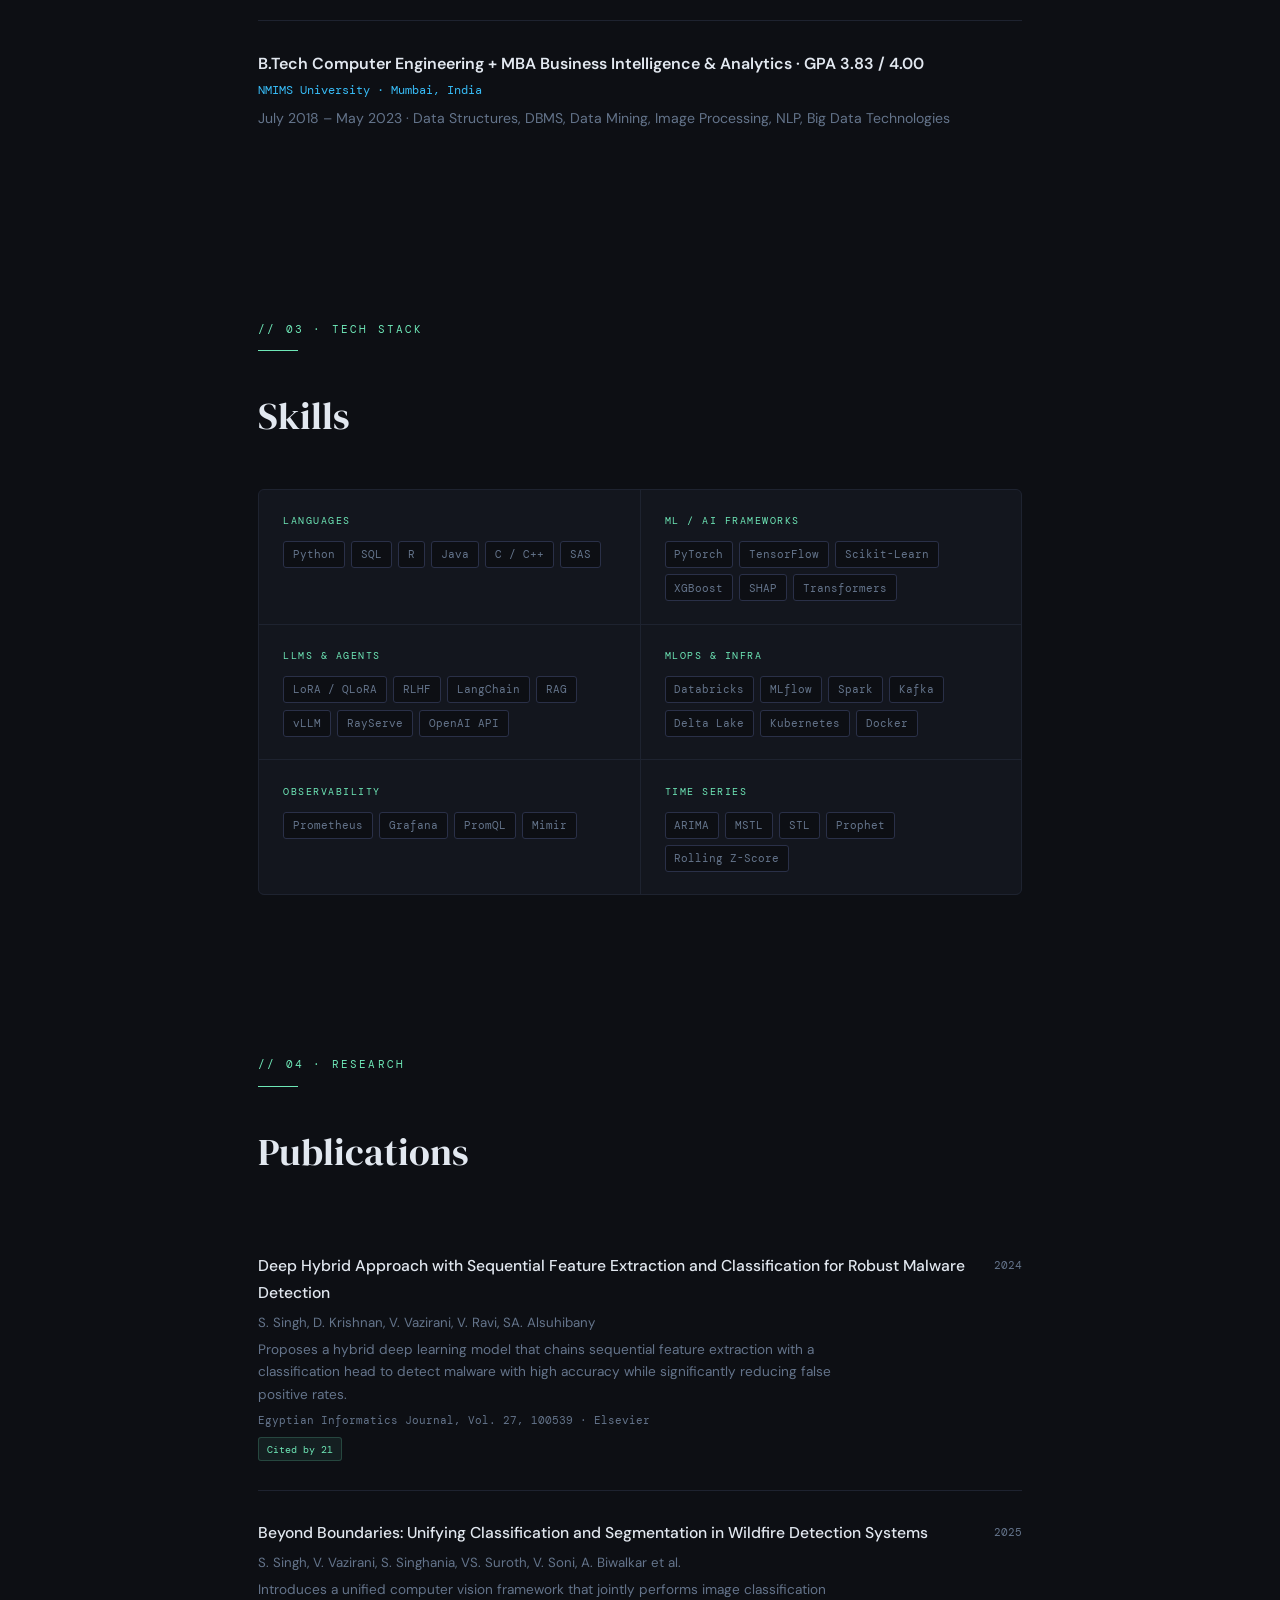
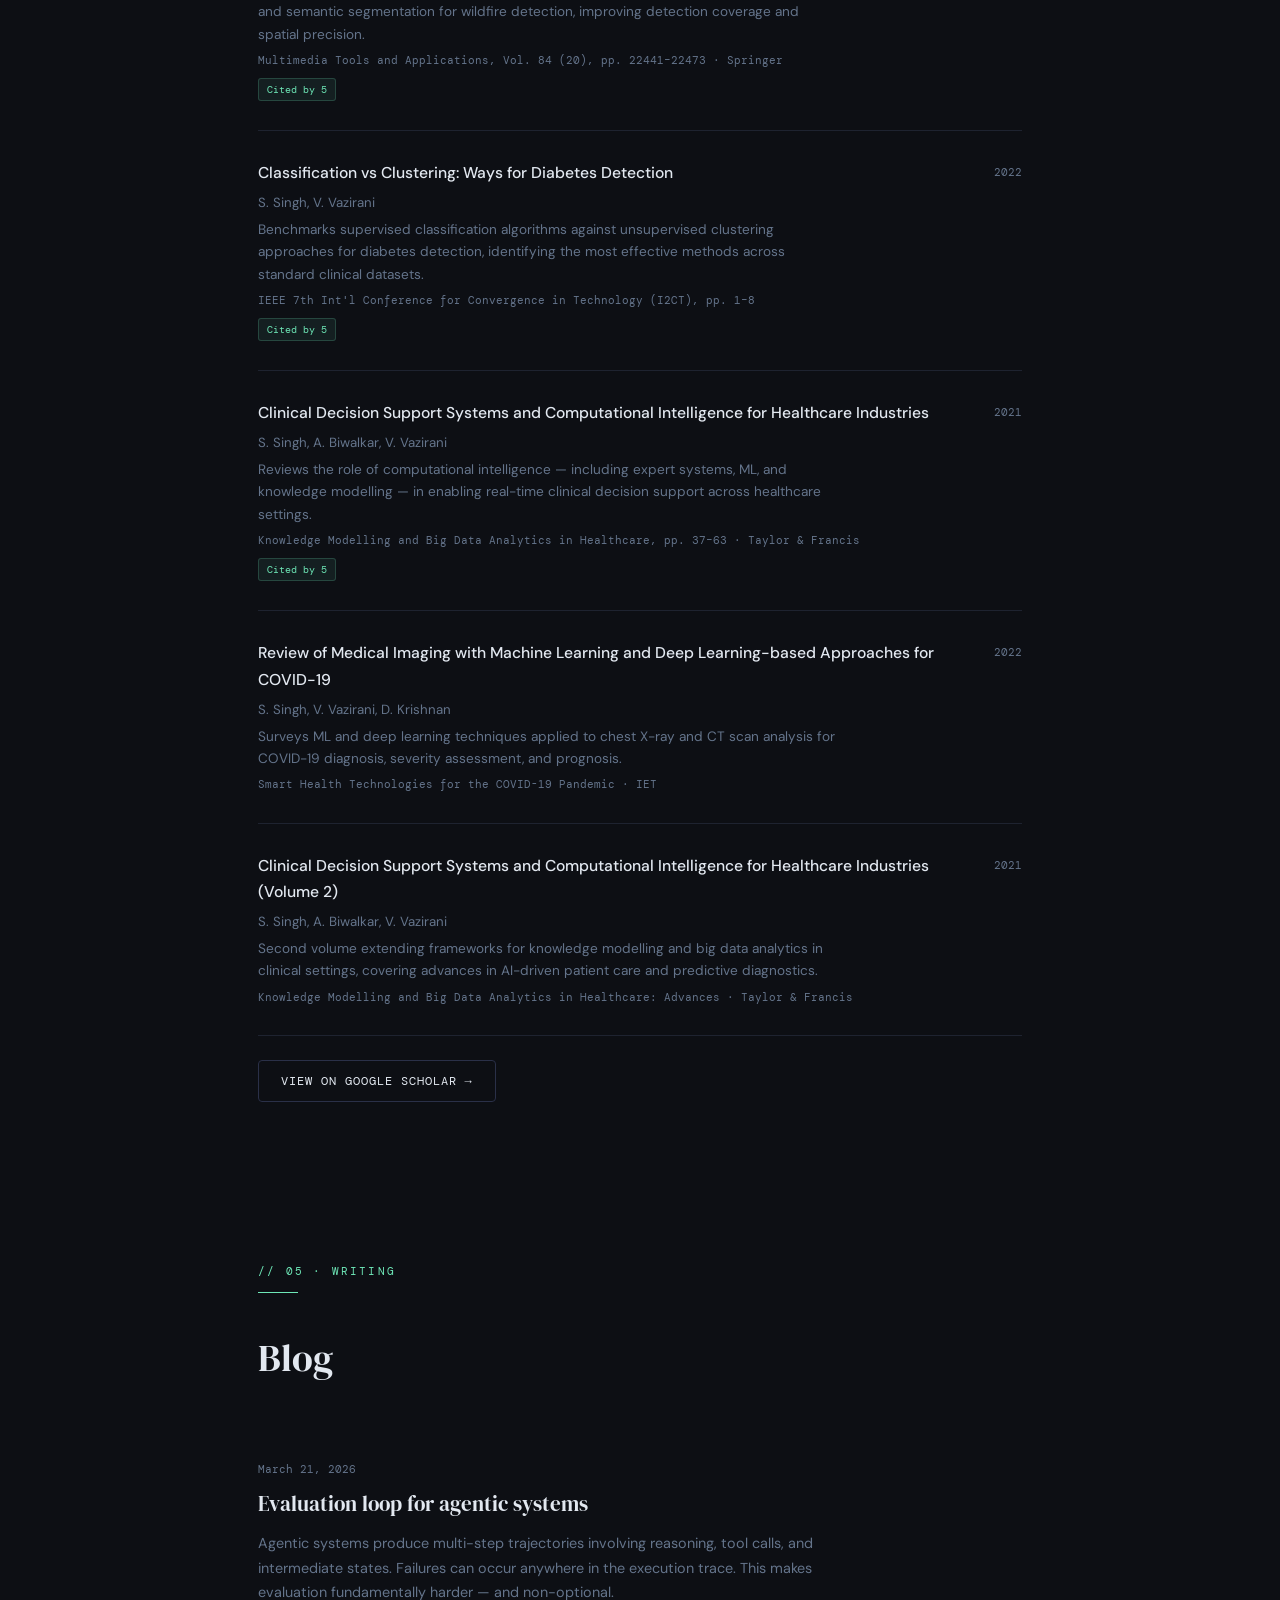
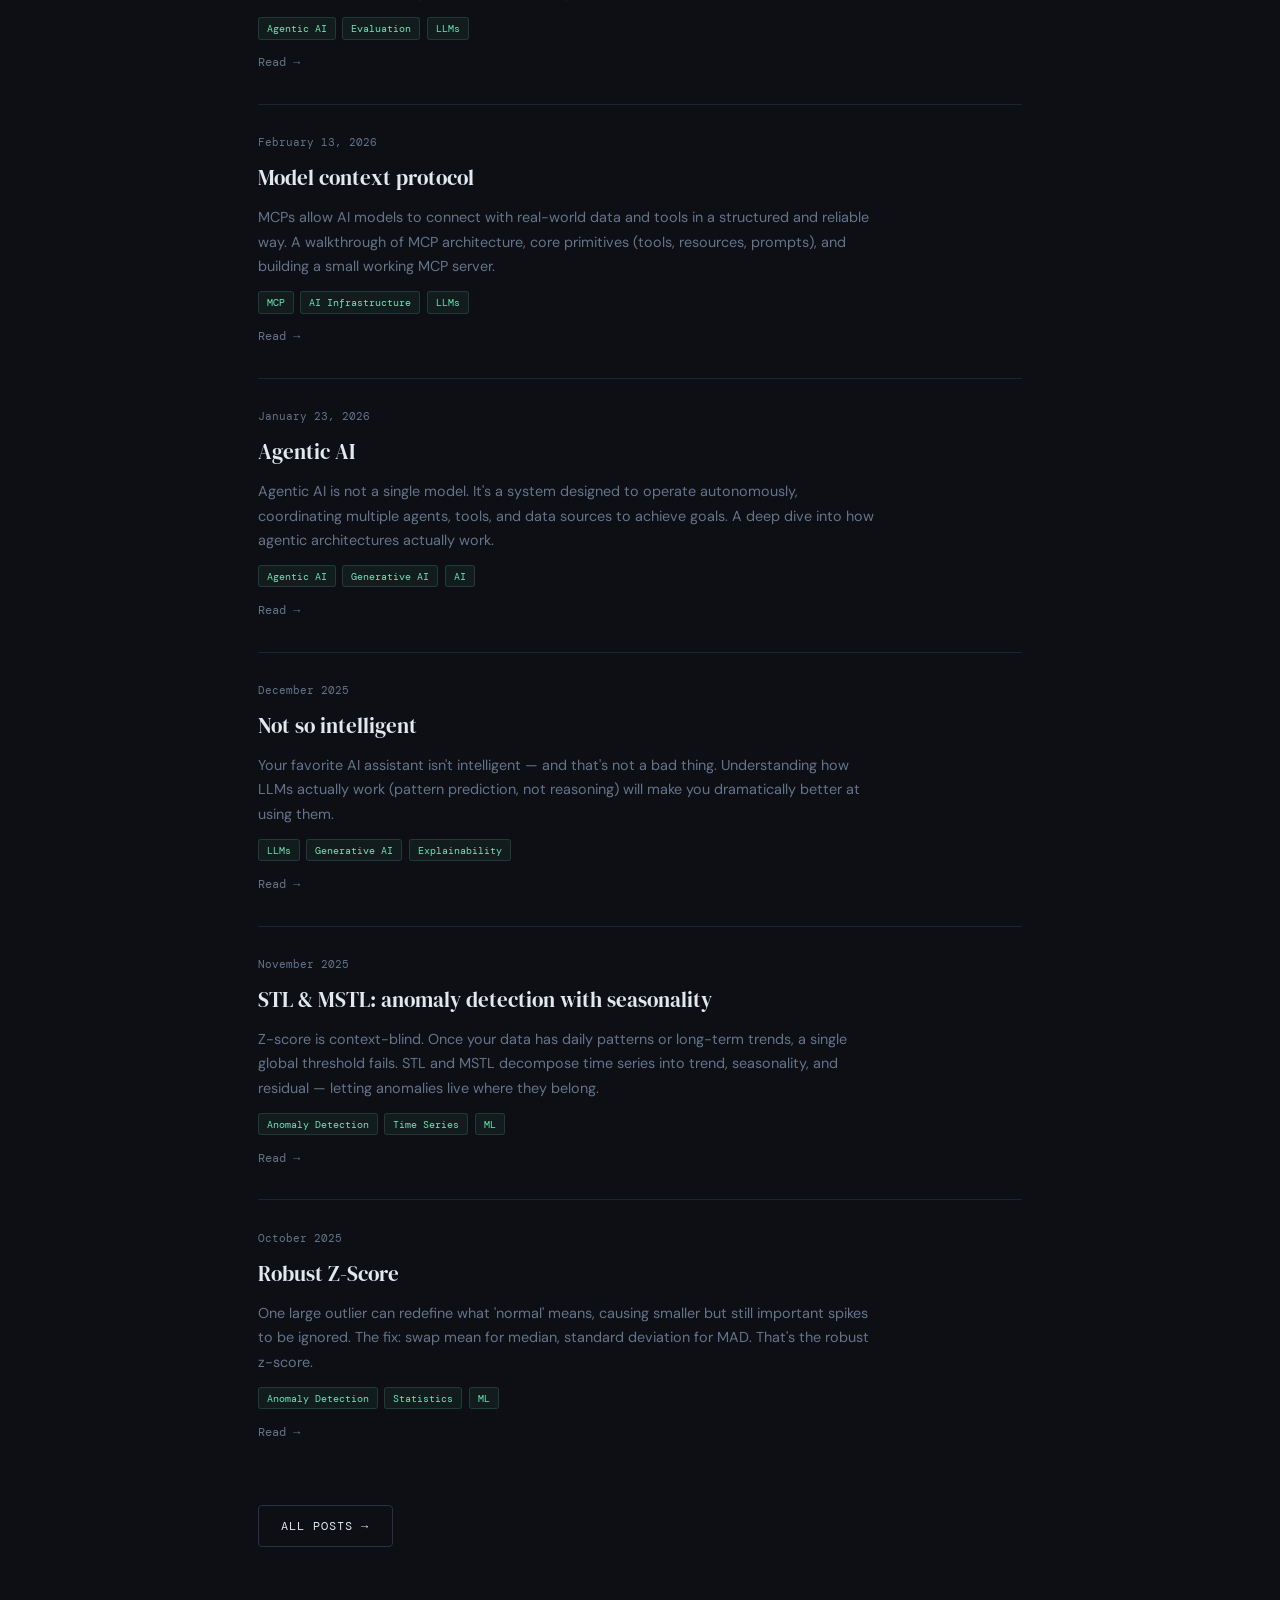
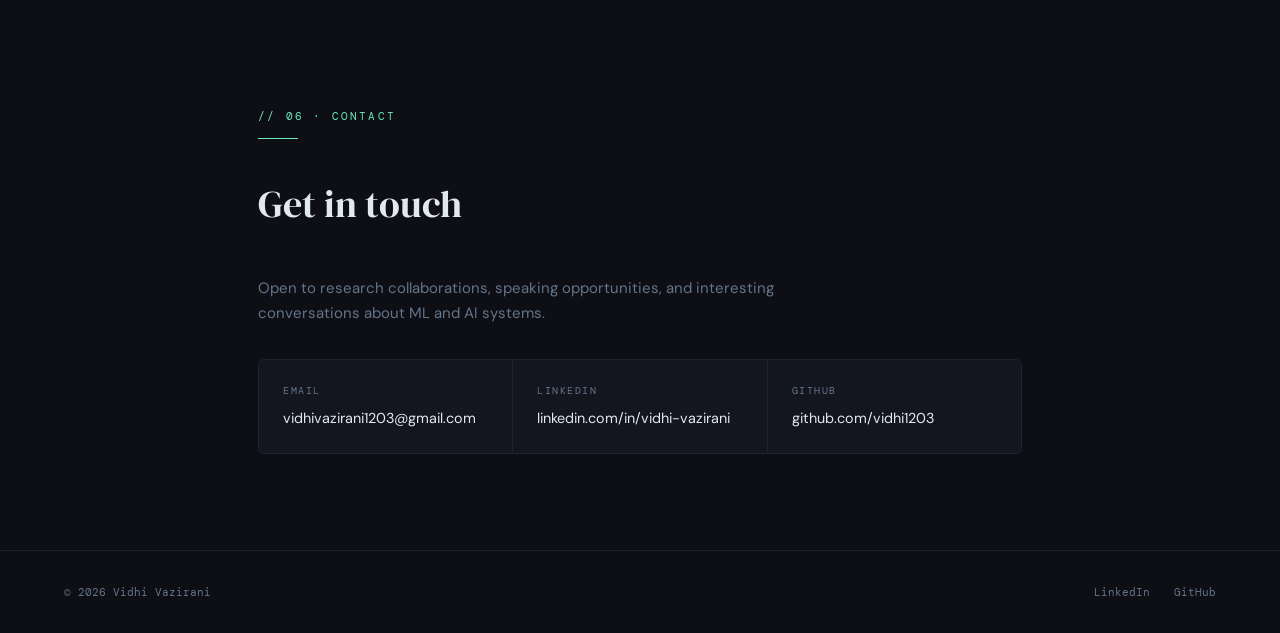
==== commit 70856cca: "small design changes" ====
--- a/index.html
+++ b/index.html
@@ -3,7 +3,9 @@
 <head>
   <meta charset="UTF-8" />
   <meta name="viewport" content="width=device-width, initial-scale=1.0"/>
+  <meta name="description" content="Vidhi Vazirani — Data Scientist & ML Engineer building production AI systems at the intersection of cybersecurity and machine learning. MS CS Northwestern, h-index 4, 36+ citations."/>
   <title>Vidhi Vazirani</title>
+  <link rel="icon" type="image/svg+xml" href="data:image/svg+xml,%3Csvg xmlns='http://www.w3.org/2000/svg' viewBox='0 0 32 32'%3E%3Crect width='32' height='32' rx='4' fill='%230d0f14'/%3E%3Ctext x='50%25' y='54%25' dominant-baseline='middle' text-anchor='middle' font-family='Georgia,serif' font-size='14' fill='%236ee7b7'%3Evv%3C/text%3E%3C/svg%3E"/>
   <link rel="preconnect" href="https://fonts.googleapis.com">
   <link rel="preconnect" href="https://fonts.gstatic.com" crossorigin>
   <link href="https://fonts.googleapis.com/css2?family=DM+Serif+Display:ital@0;1&family=DM+Mono:wght@300;400;500&family=DM+Sans:wght@300;400;500;600&display=swap" rel="stylesheet">
@@ -216,6 +218,11 @@
 
     #about p + p { margin-top: 1.2rem; }
 
+    .about-actions {
+      margin-top: 2rem;
+      display: flex; gap: 1rem; flex-wrap: wrap;
+    }
+
     /* ── EXPERIENCE ── */
     .exp-item {
       display: grid;
@@ -249,10 +256,26 @@
       margin-bottom: 0.8rem;
     }
 
-    .exp-desc {
+    .exp-bullets {
+      list-style: none;
+      padding: 0;
+      margin: 0;
+    }
+
+    .exp-bullets li {
       font-size: 0.9rem;
       color: var(--muted);
       line-height: 1.7;
+      padding-left: 1.1rem;
+      position: relative;
+      margin-bottom: 0.3rem;
+    }
+
+    .exp-bullets li::before {
+      content: '–';
+      position: absolute;
+      left: 0;
+      color: var(--accent);
     }
 
     /* ── EDUCATION ── */
@@ -347,6 +370,14 @@
       margin-bottom: 0.25rem;
     }
 
+    .pub-summary {
+      font-size: 0.85rem;
+      color: #64748b;
+      margin-bottom: 0.3rem;
+      line-height: 1.65;
+      max-width: 580px;
+    }
+
     .pub-venue {
       font-family: var(--mono);
       font-size: 11px;
@@ -371,21 +402,6 @@
       border: 1px solid rgba(110,231,183,0.2);
       padding: 0.15rem 0.5rem;
       border-radius: 3px;
-    }
-
-    /* ── PROJECTS ── */
-    .projects-placeholder {
-      border: 1px dashed var(--border2);
-      border-radius: 8px;
-      padding: 3rem 2rem;
-      text-align: center;
-      color: var(--muted);
-    }
-
-    .projects-placeholder p {
-      font-family: var(--mono);
-      font-size: 12px;
-      letter-spacing: 0.06em;
     }
 
     /* ── BLOG ── */
@@ -538,12 +554,11 @@
 
   <!-- NAV -->
   <nav>
-    <a class="nav-logo" href="#hero">vv_</a>
+    <a class="nav-logo" href="#hero">{ vv }</a>
     <ul class="nav-links">
       <li><a href="#about">About</a></li>
       <li><a href="#experience">Work</a></li>
       <li><a href="#publications">Papers</a></li>
-      <li><a href="#projects">Projects</a></li>
       <li><a href="blog.html">Blog</a></li>
       <li><a href="#contact">Contact</a></li>
     </ul>
@@ -557,12 +572,12 @@
       <h1>Data Scientist<br><em style="font-style:italic; color:#64748b;">& ML Engineer</em></h1>
       <p class="hero-sub">
         Building production ML systems at the intersection of <em>cybersecurity</em> and <em>AI</em>.
-        Based in San Jose, CA — formerly Northwestern MS CS · h-index 4 · 36+ citations.
+        Based in SF Bay Area, CA — formerly Northwestern MS CS · h-index 4 · 36+ citations.
       </p>
       <div class="hero-cta">
         <a class="btn btn-primary" href="#experience">View Work</a>
         <a class="btn btn-ghost" href="https://scholar.google.com/citations?hl=en&user=m7yrJE4AAAAJ" target="_blank">Google Scholar</a>
-        <a class="btn btn-ghost" href="https://www.linkedin.com/in/vidhivazirani" target="_blank">LinkedIn</a>
+        <a class="btn btn-ghost" href="https://www.linkedin.com/in/vidhi-vazirani" target="_blank">LinkedIn</a>
       </div>
       <div class="stats">
         <div>
@@ -598,6 +613,9 @@
       <p>
         Outside work, I write about AI and ML on my tech journal, and I'm endlessly curious about the systems being built at the frontier.
       </p>
+      <div class="about-actions">
+        <a class="btn btn-primary" href="VidhiVazirani_MasterCV.pdf" target="_blank" download>Download CV</a>
+      </div>
     </section>
 
     <!-- EXPERIENCE -->
@@ -611,9 +629,13 @@
         <div>
           <div class="exp-role">Data Scientist</div>
           <div class="exp-company">Infoblox · Santa Clara, CA</div>
-          <div class="exp-desc">
-            Working across five major workstreams: (1) DNS/DHCP anomaly detection pipeline on 15.5M records — two-stage z-score + XGBoost system cutting FP rate by 20%+; (2) LLM fine-tuning for lookalike domain detection — Llama 3.2 3B reaching 84.8% accuracy; (3) agentic on-call triage system for Threat Defense alerts; (4) Spark Structured Streaming + Kafka security log analytics; (5) BloxMate internal AI assistant infrastructure and MLflow evaluation framework.
-          </div>
+          <ul class="exp-bullets">
+            <li>DNS/DHCP anomaly detection pipeline on 15.5M records — two-stage z-score + XGBoost system cutting FP rate by 20%+</li>
+            <li>LLM fine-tuning for lookalike domain detection — Llama 3.2 3B reaching 84.8% accuracy</li>
+            <li>Agentic on-call triage system for Threat Defense alerts</li>
+            <li>Spark Structured Streaming + Kafka security log analytics</li>
+            <li>BloxMate internal AI assistant infrastructure and MLflow evaluation framework</li>
+          </ul>
         </div>
       </div>
 
@@ -622,9 +644,10 @@
         <div>
           <div class="exp-role">AI Intern</div>
           <div class="exp-company">Infoblox · Remote</div>
-          <div class="exp-desc">
-            Fine-tuned LLMs (Llama, Gemma, Mistral) on GPT-4o-generated QnA datasets for domain-specific classification. Built automated data reporting pipelines with SQL and real-time Grafana dashboards.
-          </div>
+          <ul class="exp-bullets">
+            <li>Fine-tuned LLMs (Llama, Gemma, Mistral) on GPT-4o-generated QnA datasets for domain-specific classification</li>
+            <li>Built automated data reporting pipelines with SQL and real-time Grafana dashboards</li>
+          </ul>
         </div>
       </div>
 
@@ -633,9 +656,11 @@
         <div>
           <div class="exp-role">Teaching Intern</div>
           <div class="exp-company">Coding Jr. · Remote</div>
-          <div class="exp-desc">
-            Led Python and Data Science instructional sessions for 50+ students. Produced 75+ video lectures across Python and C++; achieved 95% positive feedback rating across 10+ schools.
-          </div>
+          <ul class="exp-bullets">
+            <li>Led Python and Data Science instructional sessions for 50+ students</li>
+            <li>Produced 75+ video lectures across Python and C++</li>
+            <li>Achieved 95% positive feedback rating across 10+ schools</li>
+          </ul>
         </div>
       </div>
 
@@ -644,9 +669,11 @@
         <div>
           <div class="exp-role">Co-Founder & Head of Technology</div>
           <div class="exp-company">Being Ambitious · Mumbai, India</div>
-          <div class="exp-desc">
-            Co-founded a content and media platform; led a team of 7. Interviewed 25+ founders and influencers. Built and optimized the website (HTML/CSS/JS/PHP) — drove a 30% increase in web traffic.
-          </div>
+          <ul class="exp-bullets">
+            <li>Co-founded a content and media platform; led a team of 7</li>
+            <li>Interviewed 25+ founders and influencers</li>
+            <li>Built and optimized the website (HTML/CSS/JS/PHP) — drove a 30% increase in web traffic</li>
+          </ul>
         </div>
       </div>
 
@@ -655,9 +682,9 @@
         <div>
           <div class="exp-role">Brand Strategy & Social Media Marketing Intern</div>
           <div class="exp-company">Jio Creative Labs · Mumbai, India</div>
-          <div class="exp-desc">
-            Developed brand strategy and executed social media campaigns for a leading Indian media and telecom conglomerate.
-          </div>
+          <ul class="exp-bullets">
+            <li>Developed brand strategy and executed social media campaigns for a leading Indian media and telecom conglomerate</li>
+          </ul>
         </div>
       </div>
 
@@ -760,11 +787,12 @@
       <div class="pub-item">
         <div>
           <div class="pub-title">
-            <a href="https://scholar.google.com/citations?hl=en&user=m7yrJE4AAAAJ" target="_blank">
+            <a href="#" target="_blank">
               Deep Hybrid Approach with Sequential Feature Extraction and Classification for Robust Malware Detection
             </a>
           </div>
           <div class="pub-authors">S. Singh, D. Krishnan, V. Vazirani, V. Ravi, SA. Alsuhibany</div>
+          <div class="pub-summary">Proposes a hybrid deep learning model that chains sequential feature extraction with a classification head to detect malware with high accuracy while significantly reducing false positive rates.</div>
           <div class="pub-venue">Egyptian Informatics Journal, Vol. 27, 100539 · Elsevier</div>
           <span class="pub-cited">Cited by 21</span>
         </div>
@@ -774,11 +802,12 @@
       <div class="pub-item">
         <div>
           <div class="pub-title">
-            <a href="https://scholar.google.com/citations?hl=en&user=m7yrJE4AAAAJ" target="_blank">
+            <a href="#" target="_blank">
               Beyond Boundaries: Unifying Classification and Segmentation in Wildfire Detection Systems
             </a>
           </div>
           <div class="pub-authors">S. Singh, V. Vazirani, S. Singhania, VS. Suroth, V. Soni, A. Biwalkar et al.</div>
+          <div class="pub-summary">Introduces a unified computer vision framework that jointly performs image classification and semantic segmentation for wildfire detection, improving detection coverage and spatial precision.</div>
           <div class="pub-venue">Multimedia Tools and Applications, Vol. 84 (20), pp. 22441–22473 · Springer</div>
           <span class="pub-cited">Cited by 5</span>
         </div>
@@ -788,11 +817,12 @@
       <div class="pub-item">
         <div>
           <div class="pub-title">
-            <a href="https://scholar.google.com/citations?hl=en&user=m7yrJE4AAAAJ" target="_blank">
+            <a href="#" target="_blank">
               Classification vs Clustering: Ways for Diabetes Detection
             </a>
           </div>
           <div class="pub-authors">S. Singh, V. Vazirani</div>
+          <div class="pub-summary">Benchmarks supervised classification algorithms against unsupervised clustering approaches for diabetes detection, identifying the most effective methods across standard clinical datasets.</div>
           <div class="pub-venue">IEEE 7th Int'l Conference for Convergence in Technology (I2CT), pp. 1–8</div>
           <span class="pub-cited">Cited by 5</span>
         </div>
@@ -802,11 +832,12 @@
       <div class="pub-item">
         <div>
           <div class="pub-title">
-            <a href="https://scholar.google.com/citations?hl=en&user=m7yrJE4AAAAJ" target="_blank">
+            <a href="#" target="_blank">
               Clinical Decision Support Systems and Computational Intelligence for Healthcare Industries
             </a>
           </div>
           <div class="pub-authors">S. Singh, A. Biwalkar, V. Vazirani</div>
+          <div class="pub-summary">Reviews the role of computational intelligence — including expert systems, ML, and knowledge modelling — in enabling real-time clinical decision support across healthcare settings.</div>
           <div class="pub-venue">Knowledge Modelling and Big Data Analytics in Healthcare, pp. 37–63 · Taylor & Francis</div>
           <span class="pub-cited">Cited by 5</span>
         </div>
@@ -816,11 +847,12 @@
       <div class="pub-item">
         <div>
           <div class="pub-title">
-            <a href="https://scholar.google.com/citations?hl=en&user=m7yrJE4AAAAJ" target="_blank">
+            <a href="#" target="_blank">
               Review of Medical Imaging with Machine Learning and Deep Learning-based Approaches for COVID-19
             </a>
           </div>
           <div class="pub-authors">S. Singh, V. Vazirani, D. Krishnan</div>
+          <div class="pub-summary">Surveys ML and deep learning techniques applied to chest X-ray and CT scan analysis for COVID-19 diagnosis, severity assessment, and prognosis.</div>
           <div class="pub-venue">Smart Health Technologies for the COVID-19 Pandemic · IET</div>
         </div>
         <div class="pub-year">2022</div>
@@ -829,11 +861,12 @@
       <div class="pub-item">
         <div>
           <div class="pub-title">
-            <a href="https://scholar.google.com/citations?hl=en&user=m7yrJE4AAAAJ" target="_blank">
+            <a href="#" target="_blank">
               Clinical Decision Support Systems and Computational Intelligence for Healthcare Industries (Volume 2)
             </a>
           </div>
           <div class="pub-authors">S. Singh, A. Biwalkar, V. Vazirani</div>
+          <div class="pub-summary">Second volume extending frameworks for knowledge modelling and big data analytics in clinical settings, covering advances in AI-driven patient care and predictive diagnostics.</div>
           <div class="pub-venue">Knowledge Modelling and Big Data Analytics in Healthcare: Advances · Taylor & Francis</div>
         </div>
         <div class="pub-year">2021</div>
@@ -844,19 +877,9 @@
       </div>
     </section>
 
-    <!-- PROJECTS -->
-    <section id="projects" class="fade-in">
-      <p class="section-label">// 05 · Projects</p>
-      <div class="divider"></div>
-      <h2>Projects</h2>
-      <div class="projects-placeholder">
-        <p>// Coming soon — check back later</p>
-      </div>
-    </section>
-
     <!-- BLOG -->
     <section id="blog" class="fade-in">
-      <p class="section-label">// 06 · Writing</p>
+      <p class="section-label">// 05 · Writing</p>
       <div class="divider"></div>
       <h2>Blog</h2>
       <div id="blog-list">
@@ -869,28 +892,24 @@
 
     <!-- CONTACT -->
     <section id="contact" class="fade-in">
-      <p class="section-label">// 07 · Contact</p>
+      <p class="section-label">// 06 · Contact</p>
       <div class="divider"></div>
       <h2>Get in touch</h2>
       <p style="color:var(--muted); max-width:520px; margin-bottom:0.5rem;">
         Open to research collaborations, speaking opportunities, and interesting conversations about ML and AI systems.
       </p>
       <div class="contact-grid">
-        <a class="contact-item" href="mailto:vidhivazirani2024@u.northwestern.edu">
+        <a class="contact-item" href="mailto:vidhivazirani1203@gmail.com">
           <div class="contact-type">Email</div>
-          <div class="contact-val">vidhivazirani2024@u.northwestern.edu</div>
+          <div class="contact-val">vidhivazirani1203@gmail.com</div>
         </a>
-        <a class="contact-item" href="https://www.linkedin.com/in/vidhivazirani" target="_blank">
+        <a class="contact-item" href="https://www.linkedin.com/in/vidhi-vazirani" target="_blank">
           <div class="contact-type">LinkedIn</div>
-          <div class="contact-val">linkedin.com/in/vidhivazirani</div>
+          <div class="contact-val">linkedin.com/in/vidhi-vazirani</div>
         </a>
-        <a class="contact-item" href="https://scholar.google.com/citations?hl=en&user=m7yrJE4AAAAJ" target="_blank">
-          <div class="contact-type">Google Scholar</div>
-          <div class="contact-val">Vidhi Vazirani</div>
-        </a>
-        <a class="contact-item" href="https://vidhivazirani1203-tdurc.wordpress.com" target="_blank">
-          <div class="contact-type">Blog</div>
-          <div class="contact-val">My tech journal</div>
+        <a class="contact-item" href="https://github.com/vidhi1203" target="_blank">
+          <div class="contact-type">GitHub</div>
+          <div class="contact-val">github.com/vidhi1203</div>
         </a>
       </div>
     </section>
@@ -900,9 +919,8 @@
   <footer>
     <span class="footer-copy">© 2026 Vidhi Vazirani</span>
     <div class="footer-links">
-      <a href="https://www.linkedin.com/in/vidhivazirani" target="_blank">LinkedIn</a>
-      <a href="https://scholar.google.com/citations?hl=en&user=m7yrJE4AAAAJ" target="_blank">Scholar</a>
-      <a href="https://vidhivazirani1203-tdurc.wordpress.com" target="_blank">Blog</a>
+      <a href="https://www.linkedin.com/in/vidhi-vazirani" target="_blank">LinkedIn</a>
+      <a href="https://github.com/vidhi1203" target="_blank">GitHub</a>
     </div>
   </footer>
 
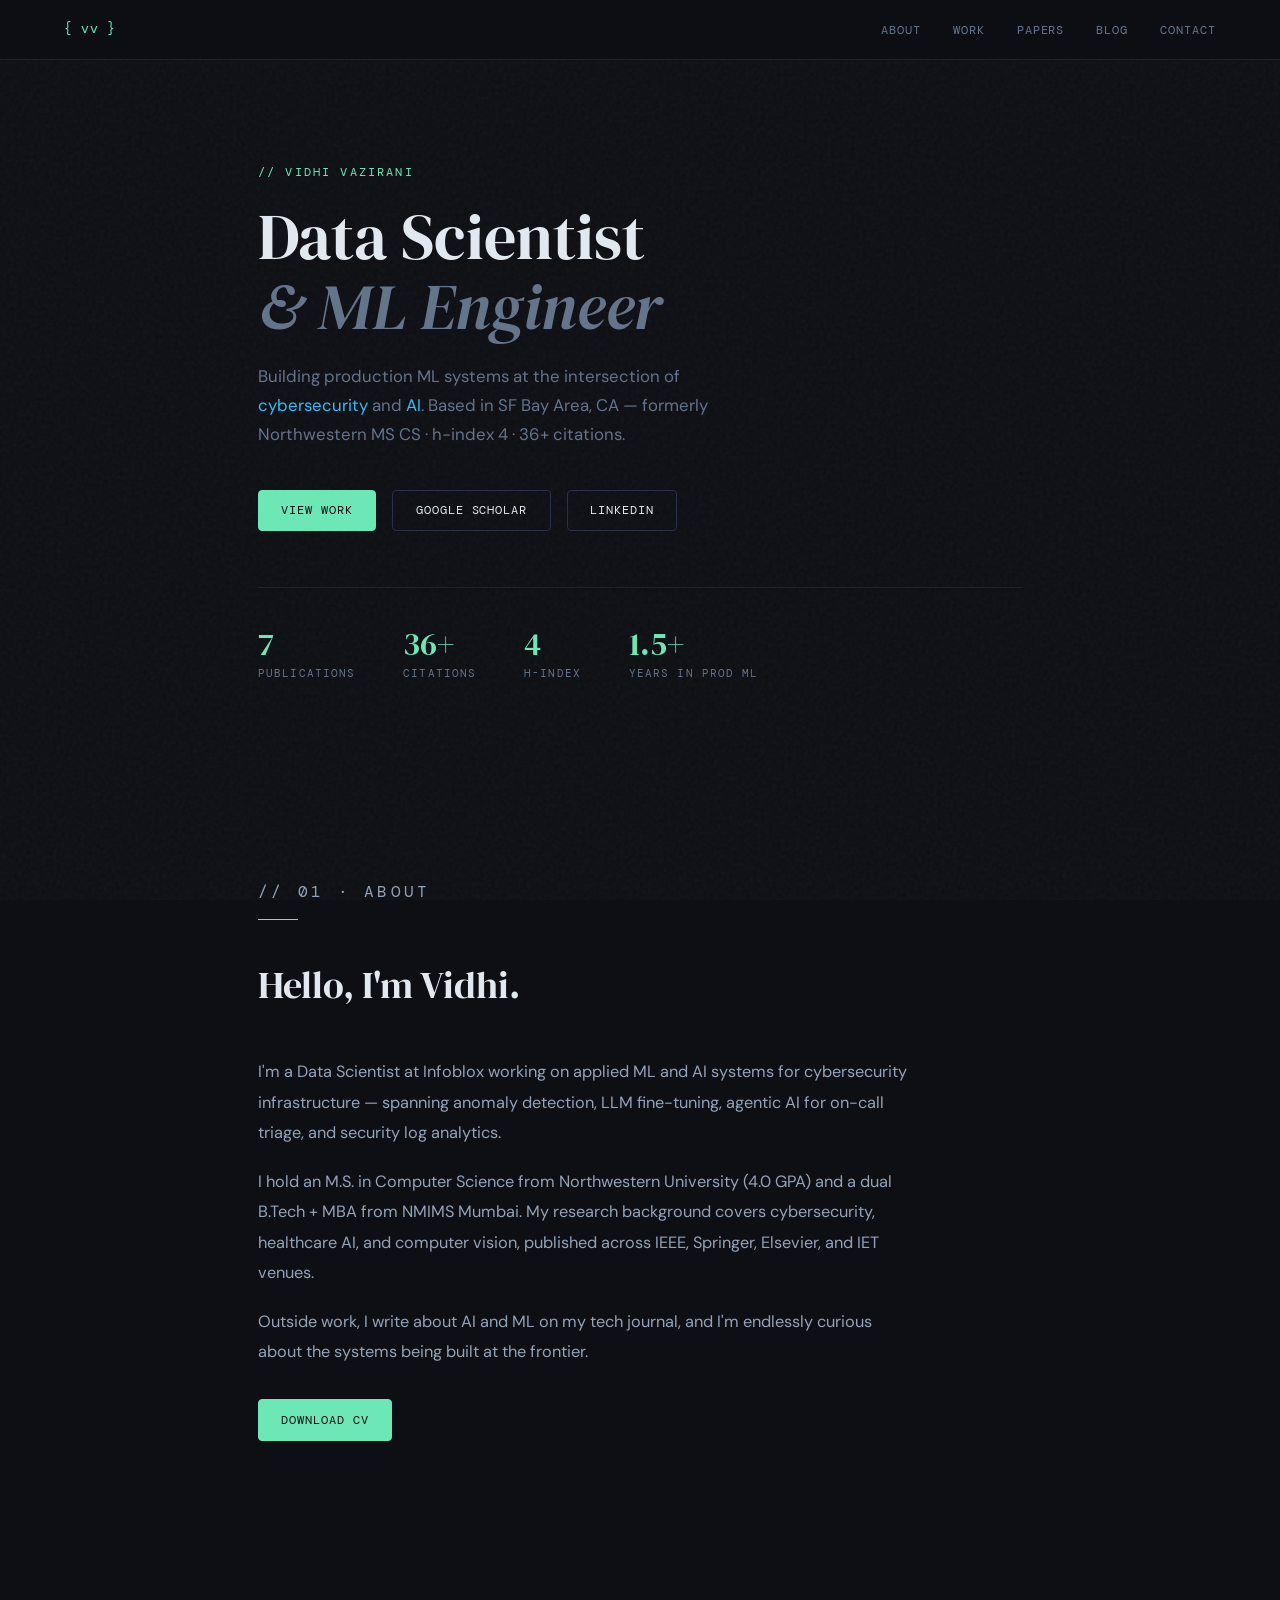
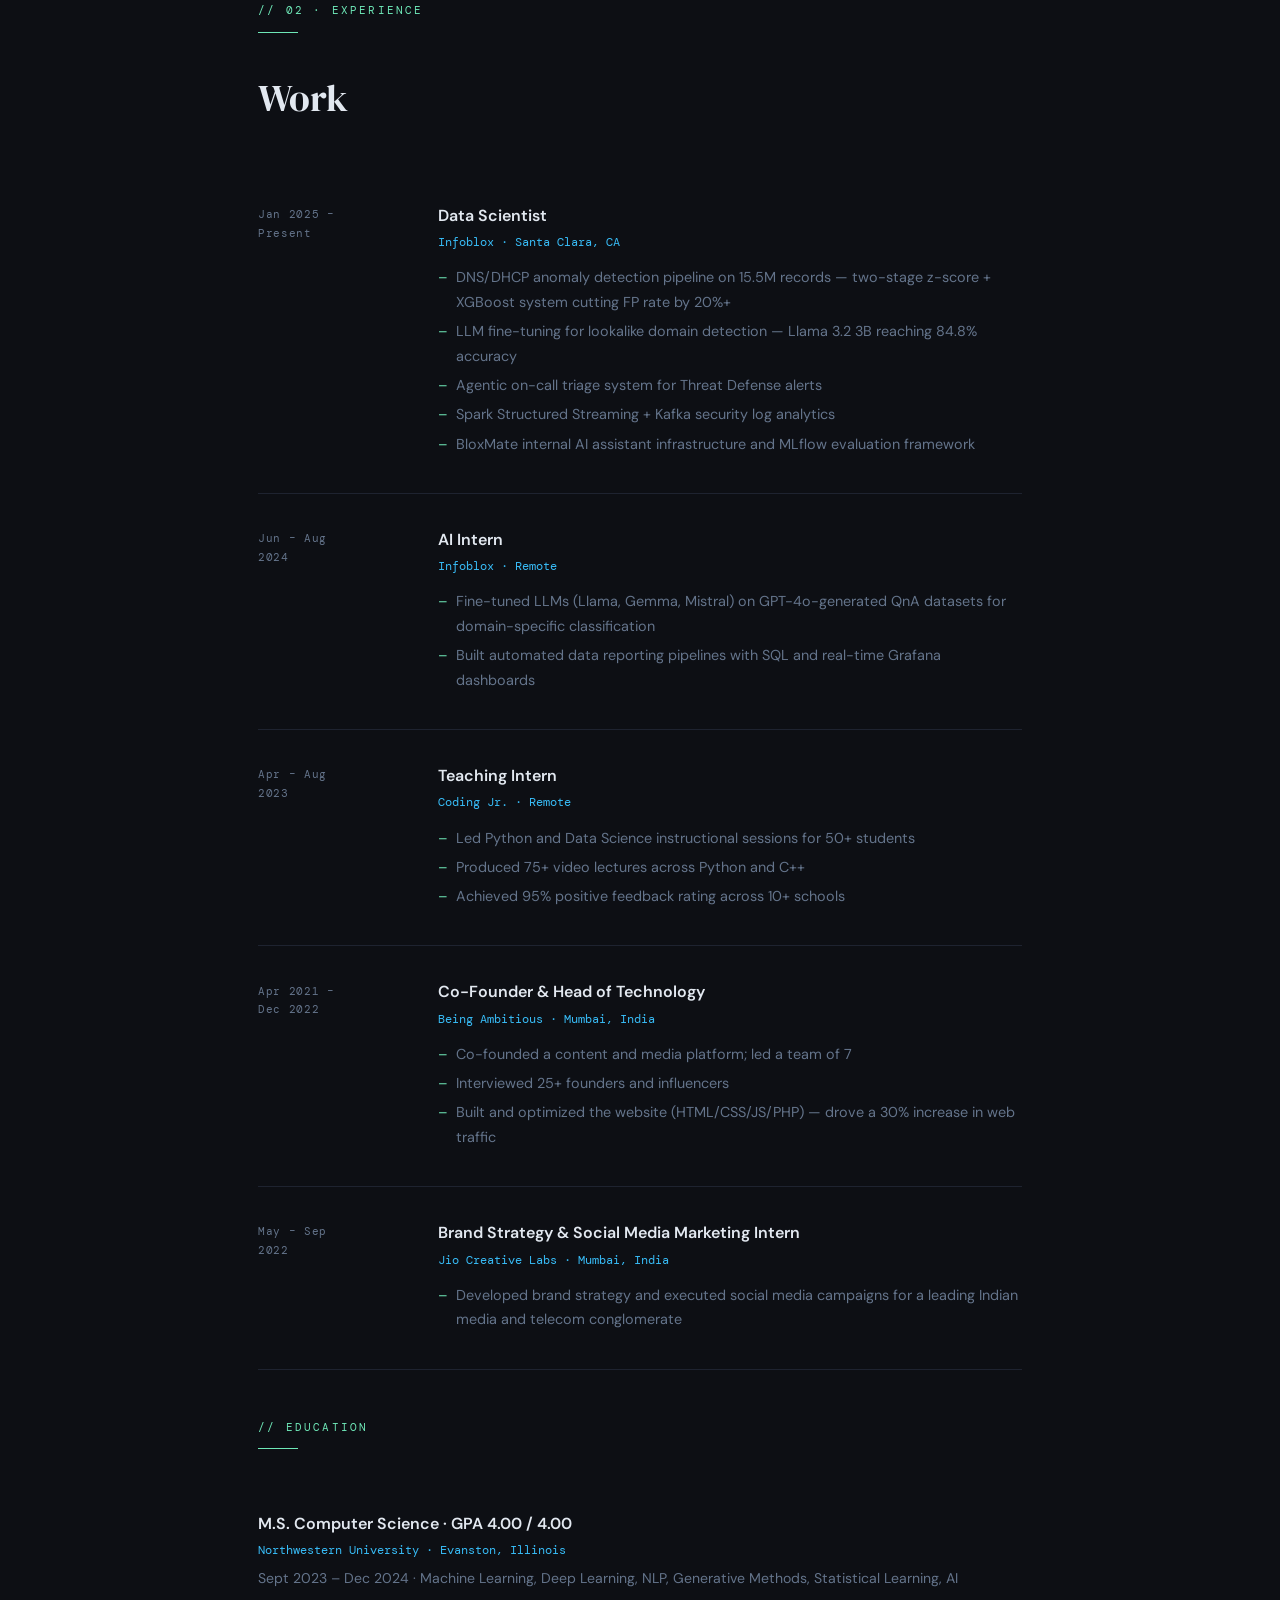
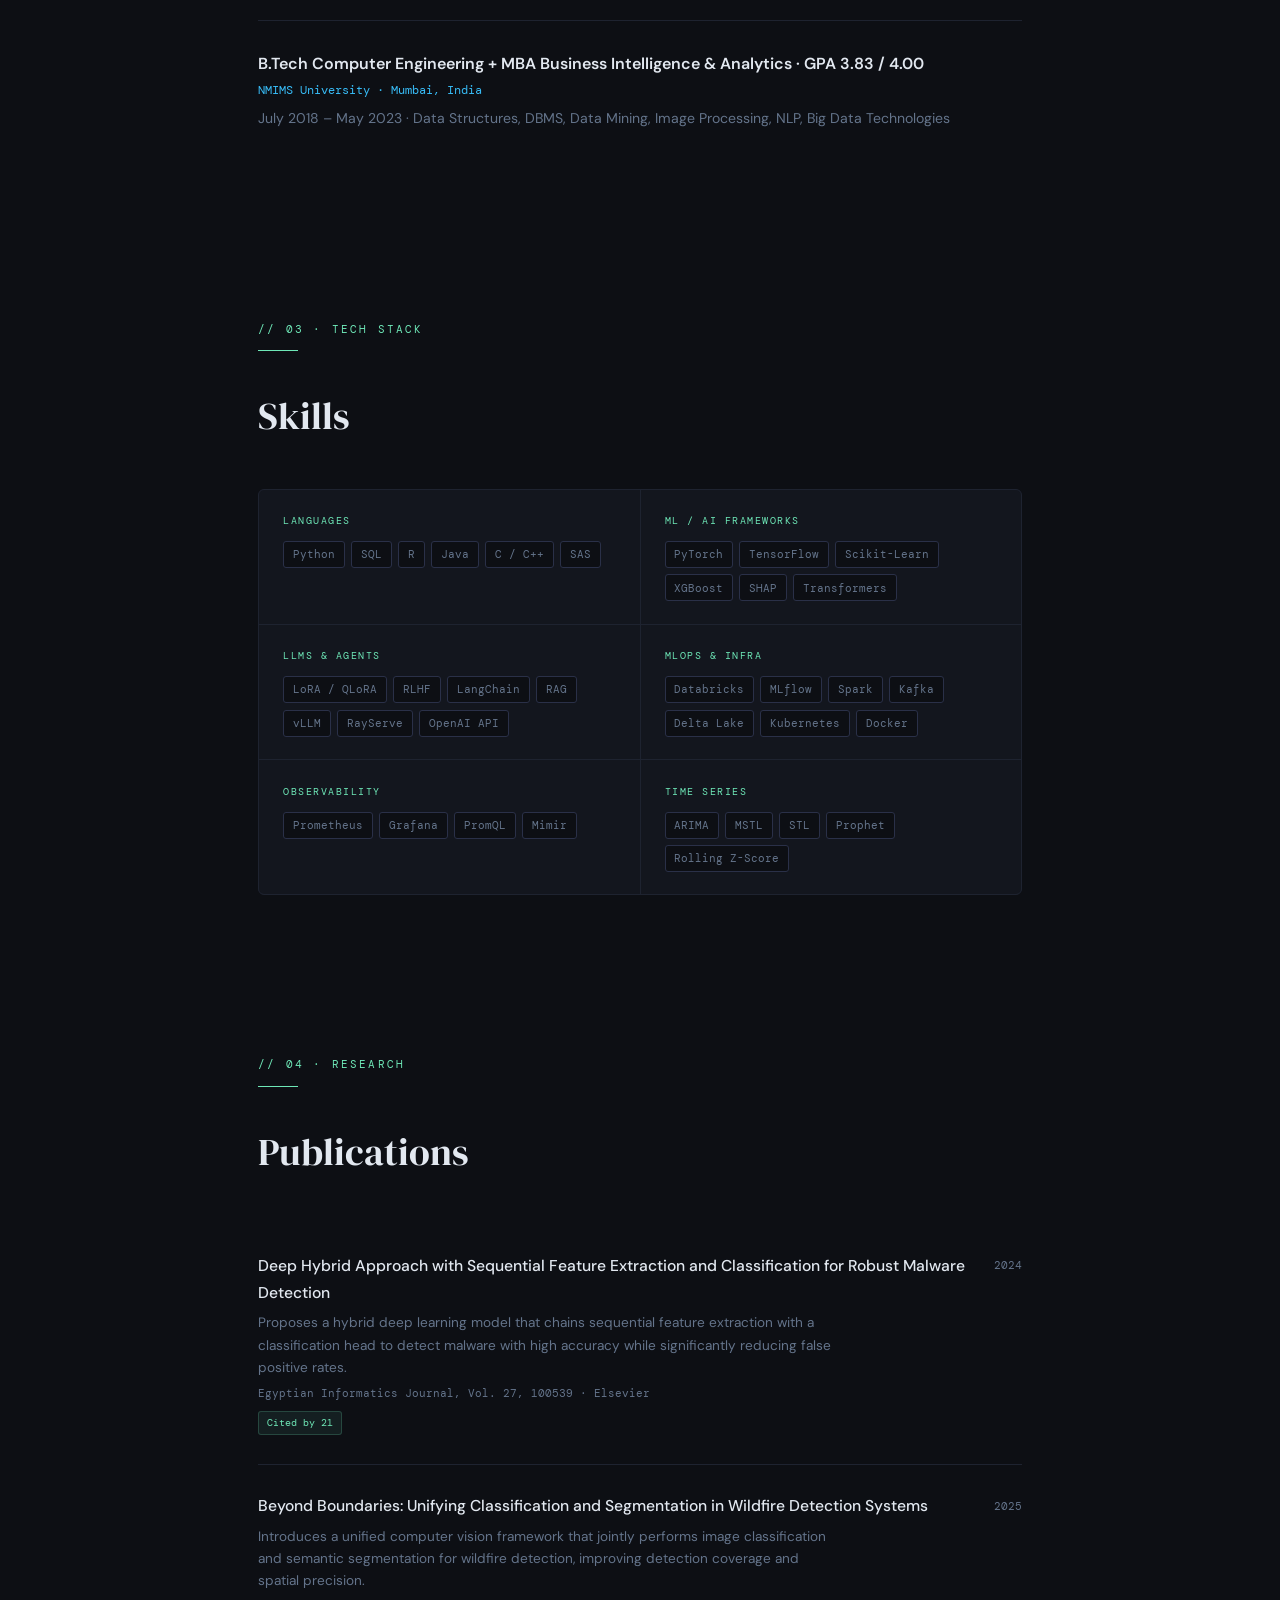
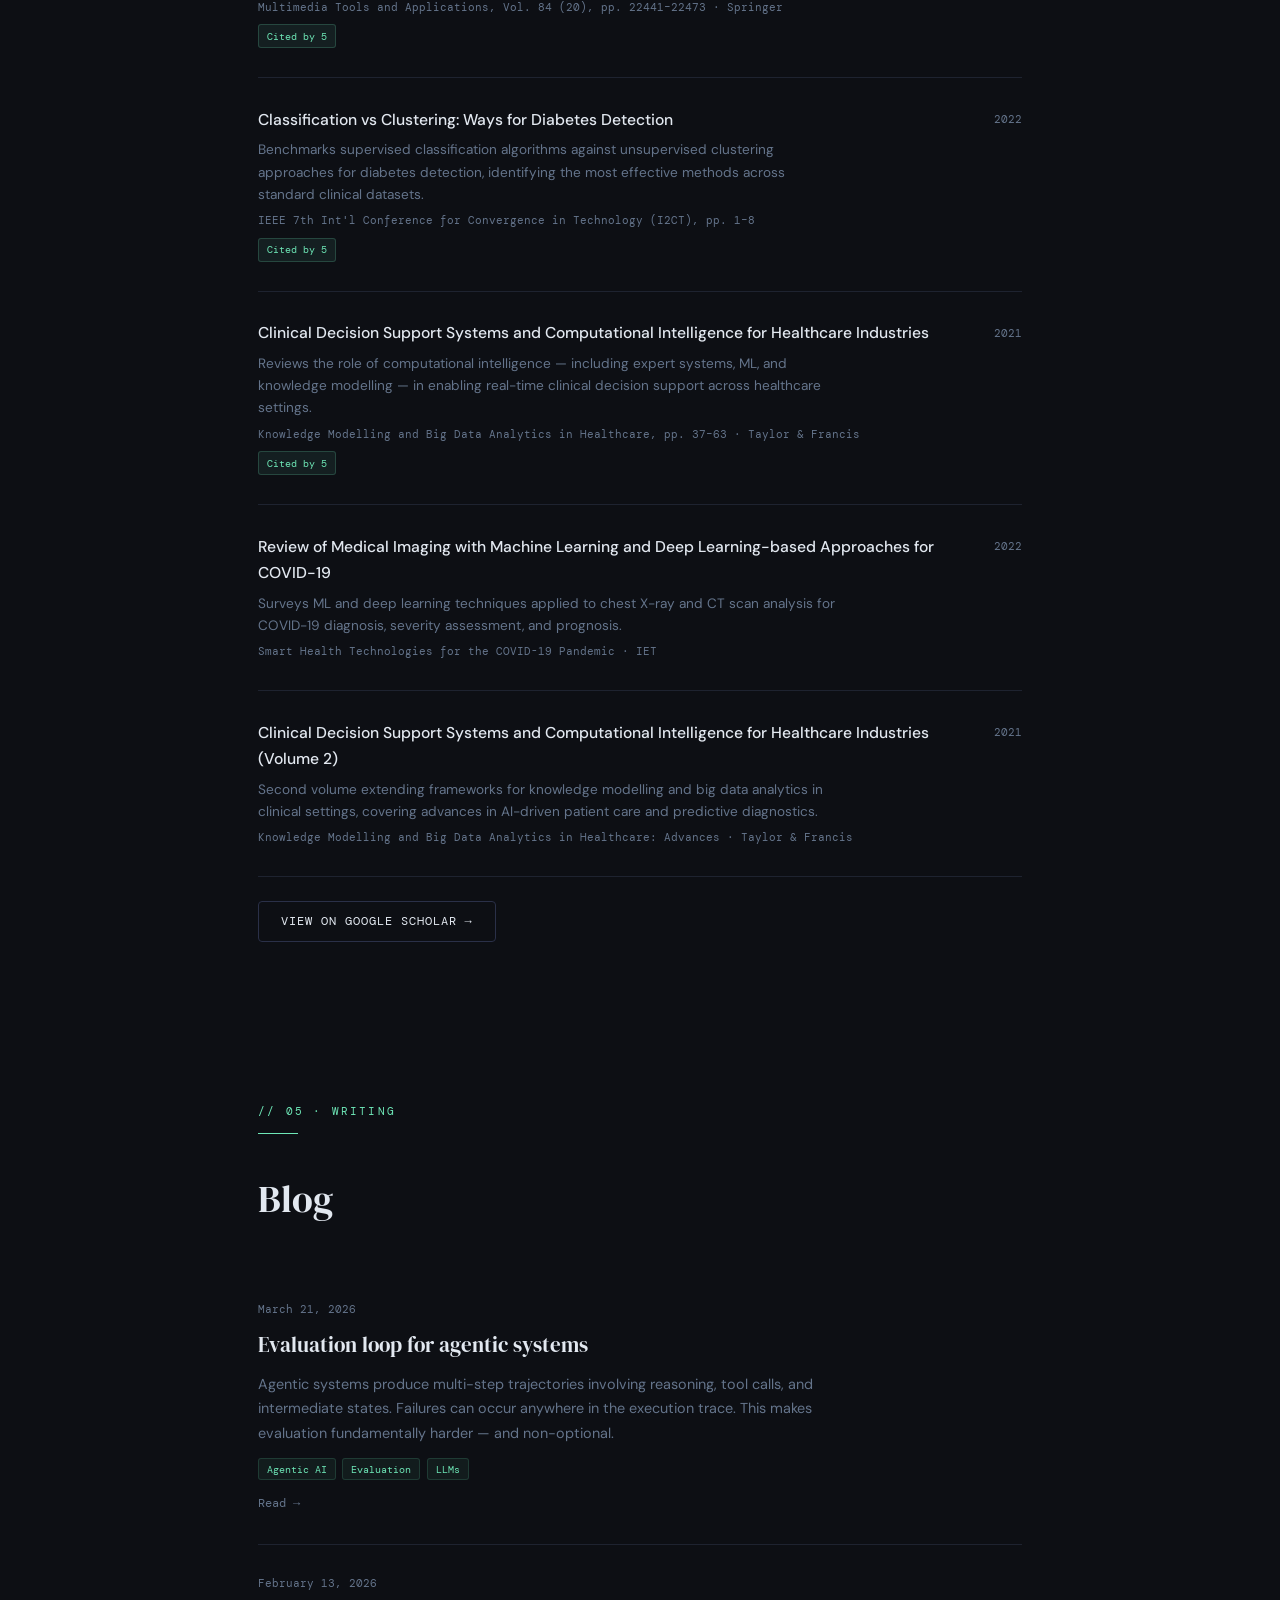
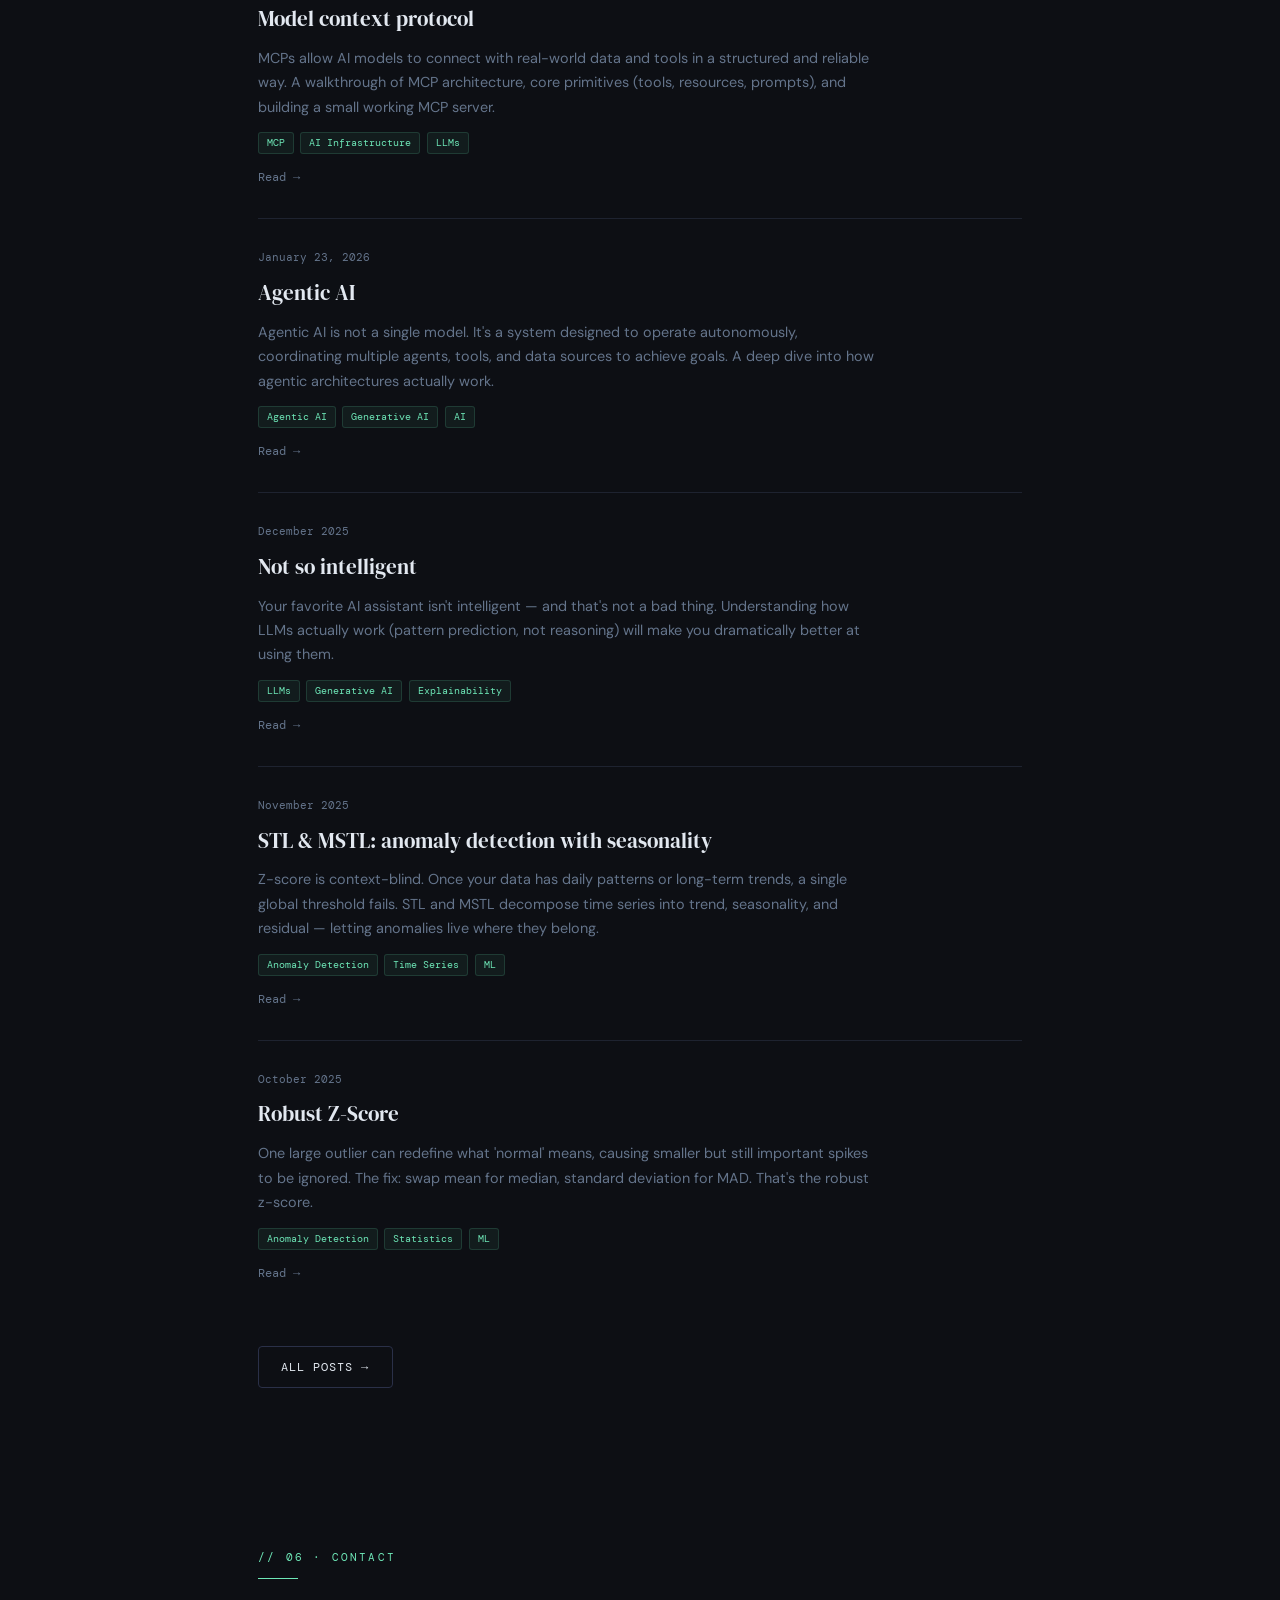
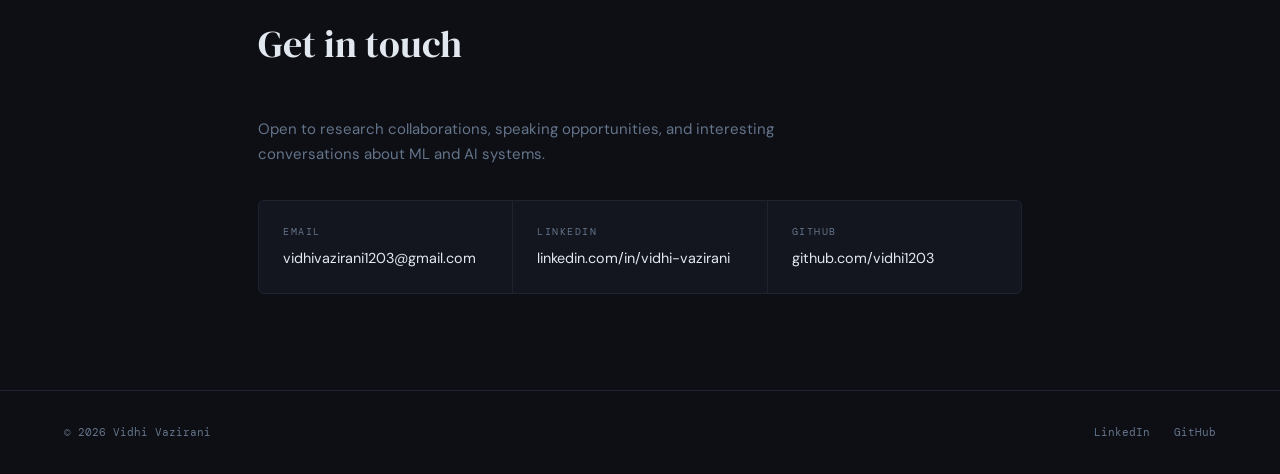
==== commit 11df392e: "Apply site design updates: location, nav, publications, contact, CV, favicon - Location: San Jose → " ====
--- a/index.html
+++ b/index.html
@@ -787,11 +787,10 @@
       <div class="pub-item">
         <div>
           <div class="pub-title">
-            <a href="#" target="_blank">
+            <a href="https://www.sciencedirect.com/science/article/pii/S1110866524001026" target="_blank">
               Deep Hybrid Approach with Sequential Feature Extraction and Classification for Robust Malware Detection
             </a>
           </div>
-          <div class="pub-authors">S. Singh, D. Krishnan, V. Vazirani, V. Ravi, SA. Alsuhibany</div>
           <div class="pub-summary">Proposes a hybrid deep learning model that chains sequential feature extraction with a classification head to detect malware with high accuracy while significantly reducing false positive rates.</div>
           <div class="pub-venue">Egyptian Informatics Journal, Vol. 27, 100539 · Elsevier</div>
           <span class="pub-cited">Cited by 21</span>
@@ -802,11 +801,10 @@
       <div class="pub-item">
         <div>
           <div class="pub-title">
-            <a href="#" target="_blank">
+            <a href="https://link.springer.com/article/10.1007/s11042-024-19888-0" target="_blank">
               Beyond Boundaries: Unifying Classification and Segmentation in Wildfire Detection Systems
             </a>
           </div>
-          <div class="pub-authors">S. Singh, V. Vazirani, S. Singhania, VS. Suroth, V. Soni, A. Biwalkar et al.</div>
           <div class="pub-summary">Introduces a unified computer vision framework that jointly performs image classification and semantic segmentation for wildfire detection, improving detection coverage and spatial precision.</div>
           <div class="pub-venue">Multimedia Tools and Applications, Vol. 84 (20), pp. 22441–22473 · Springer</div>
           <span class="pub-cited">Cited by 5</span>
@@ -817,11 +815,10 @@
       <div class="pub-item">
         <div>
           <div class="pub-title">
-            <a href="#" target="_blank">
+            <a href="https://ieeexplore.ieee.org/abstract/document/9825053" target="_blank">
               Classification vs Clustering: Ways for Diabetes Detection
             </a>
           </div>
-          <div class="pub-authors">S. Singh, V. Vazirani</div>
           <div class="pub-summary">Benchmarks supervised classification algorithms against unsupervised clustering approaches for diabetes detection, identifying the most effective methods across standard clinical datasets.</div>
           <div class="pub-venue">IEEE 7th Int'l Conference for Convergence in Technology (I2CT), pp. 1–8</div>
           <span class="pub-cited">Cited by 5</span>
@@ -832,11 +829,10 @@
       <div class="pub-item">
         <div>
           <div class="pub-title">
-            <a href="#" target="_blank">
+            <a href="https://www.taylorfrancis.com/chapters/edit/10.1201/9781003142751-4/clinical-decision-support-systems-computational-intelligence-healthcare-industries-swapnil-singh-ameyaa-biwalkar-vidhi-vazirani" target="_blank">
               Clinical Decision Support Systems and Computational Intelligence for Healthcare Industries
             </a>
           </div>
-          <div class="pub-authors">S. Singh, A. Biwalkar, V. Vazirani</div>
           <div class="pub-summary">Reviews the role of computational intelligence — including expert systems, ML, and knowledge modelling — in enabling real-time clinical decision support across healthcare settings.</div>
           <div class="pub-venue">Knowledge Modelling and Big Data Analytics in Healthcare, pp. 37–63 · Taylor & Francis</div>
           <span class="pub-cited">Cited by 5</span>
@@ -847,11 +843,10 @@
       <div class="pub-item">
         <div>
           <div class="pub-title">
-            <a href="#" target="_blank">
+            <a href="https://www.researchgate.net/profile/Swapnil-Singh-17/publication/362248113_Review_of_medical_imaging_with_machine_learning_and_deep_learning-based_approaches_for_COVID-19/links/6368b6ed37878b3e878c9fc0/Review-of-medical-imaging-with-machine-learning-and-deep-learning-based-approaches-for-COVID-19.pdf" target="_blank">
               Review of Medical Imaging with Machine Learning and Deep Learning-based Approaches for COVID-19
             </a>
           </div>
-          <div class="pub-authors">S. Singh, V. Vazirani, D. Krishnan</div>
           <div class="pub-summary">Surveys ML and deep learning techniques applied to chest X-ray and CT scan analysis for COVID-19 diagnosis, severity assessment, and prognosis.</div>
           <div class="pub-venue">Smart Health Technologies for the COVID-19 Pandemic · IET</div>
         </div>
@@ -865,7 +860,6 @@
               Clinical Decision Support Systems and Computational Intelligence for Healthcare Industries (Volume 2)
             </a>
           </div>
-          <div class="pub-authors">S. Singh, A. Biwalkar, V. Vazirani</div>
           <div class="pub-summary">Second volume extending frameworks for knowledge modelling and big data analytics in clinical settings, covering advances in AI-driven patient care and predictive diagnostics.</div>
           <div class="pub-venue">Knowledge Modelling and Big Data Analytics in Healthcare: Advances · Taylor & Francis</div>
         </div>
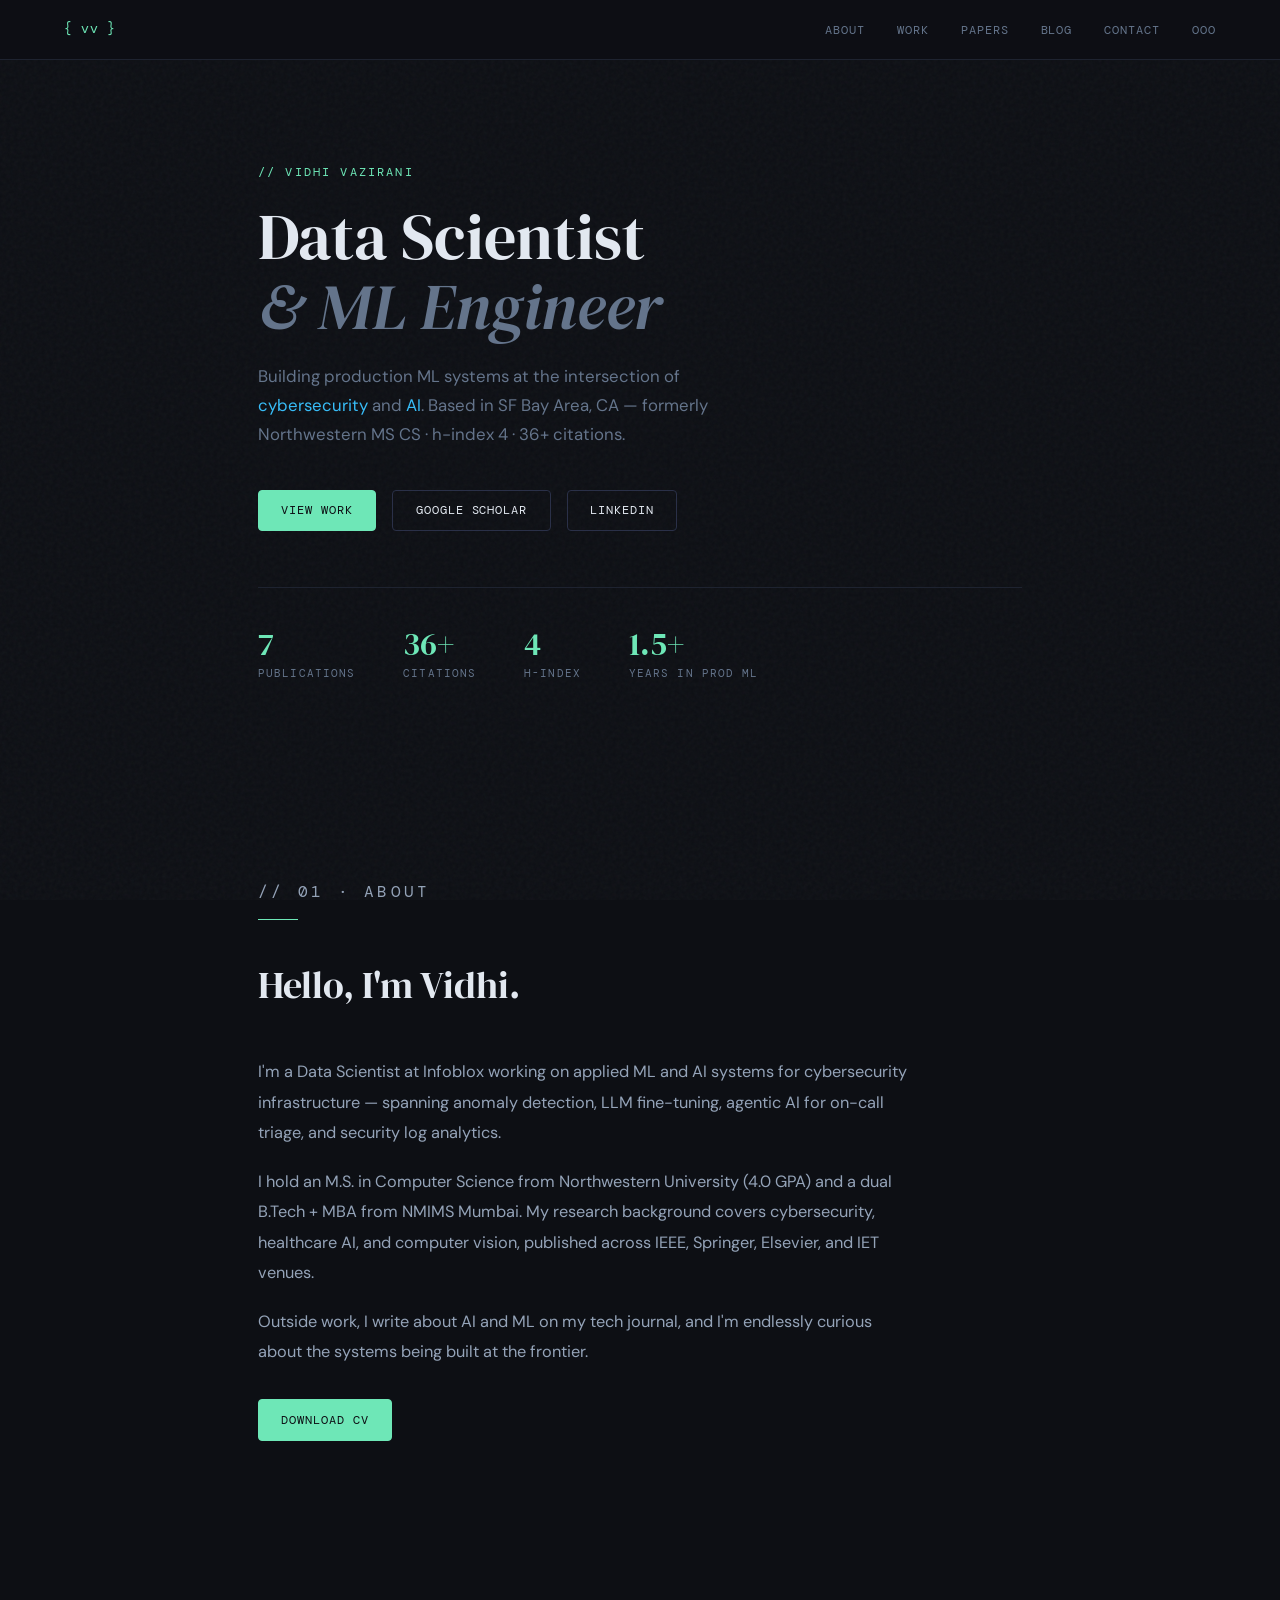
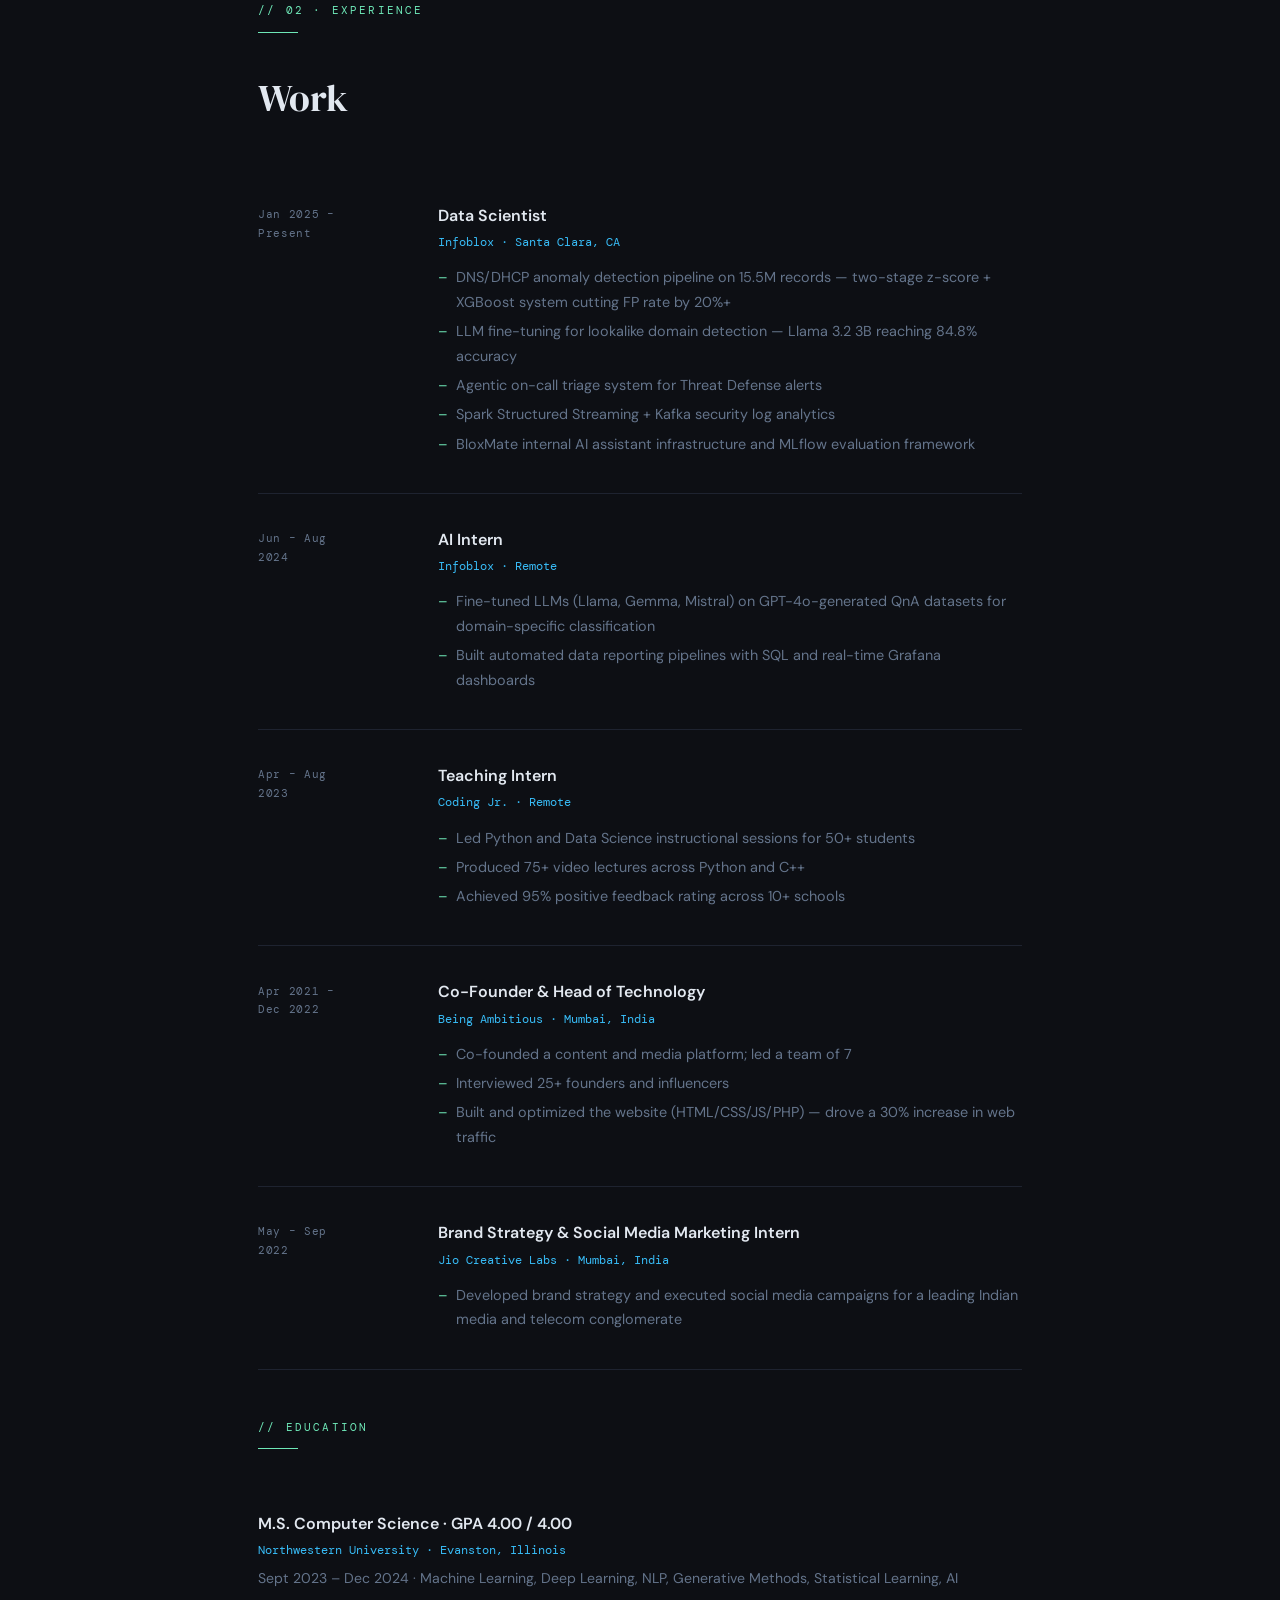
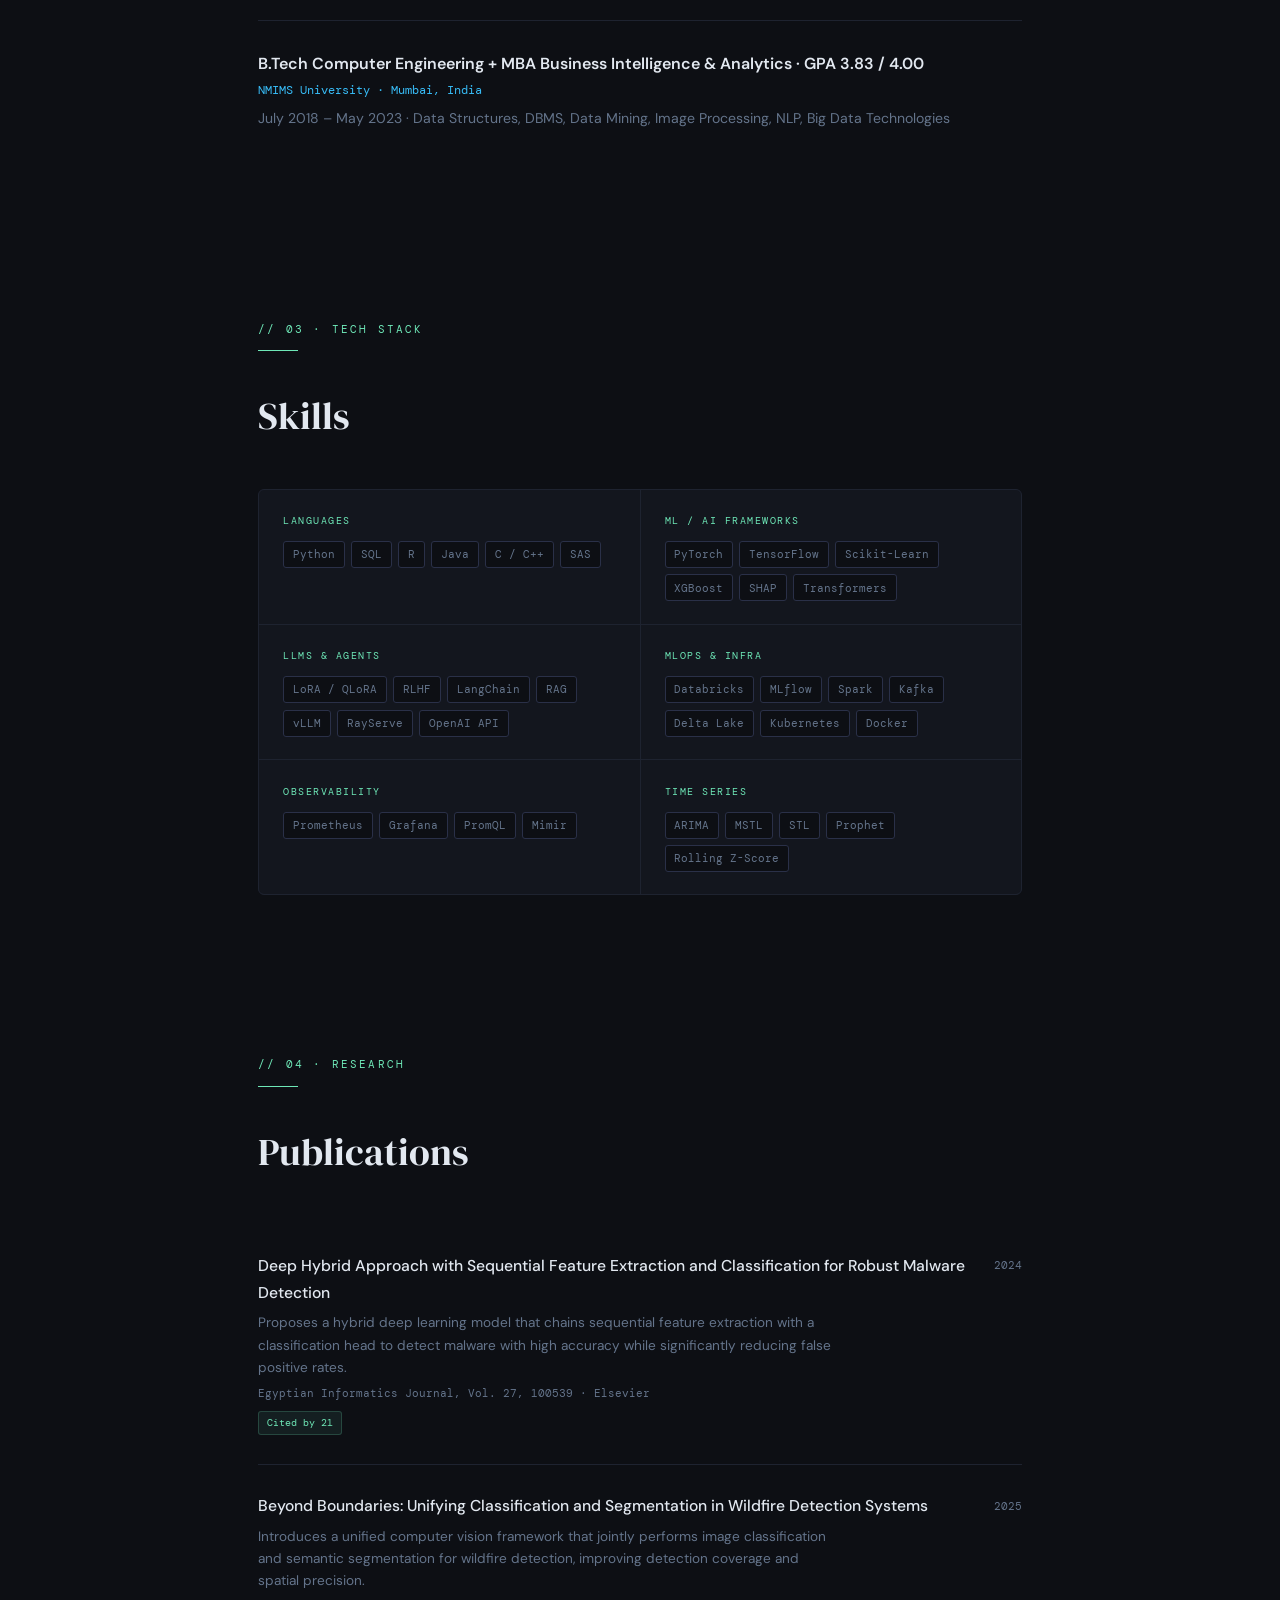
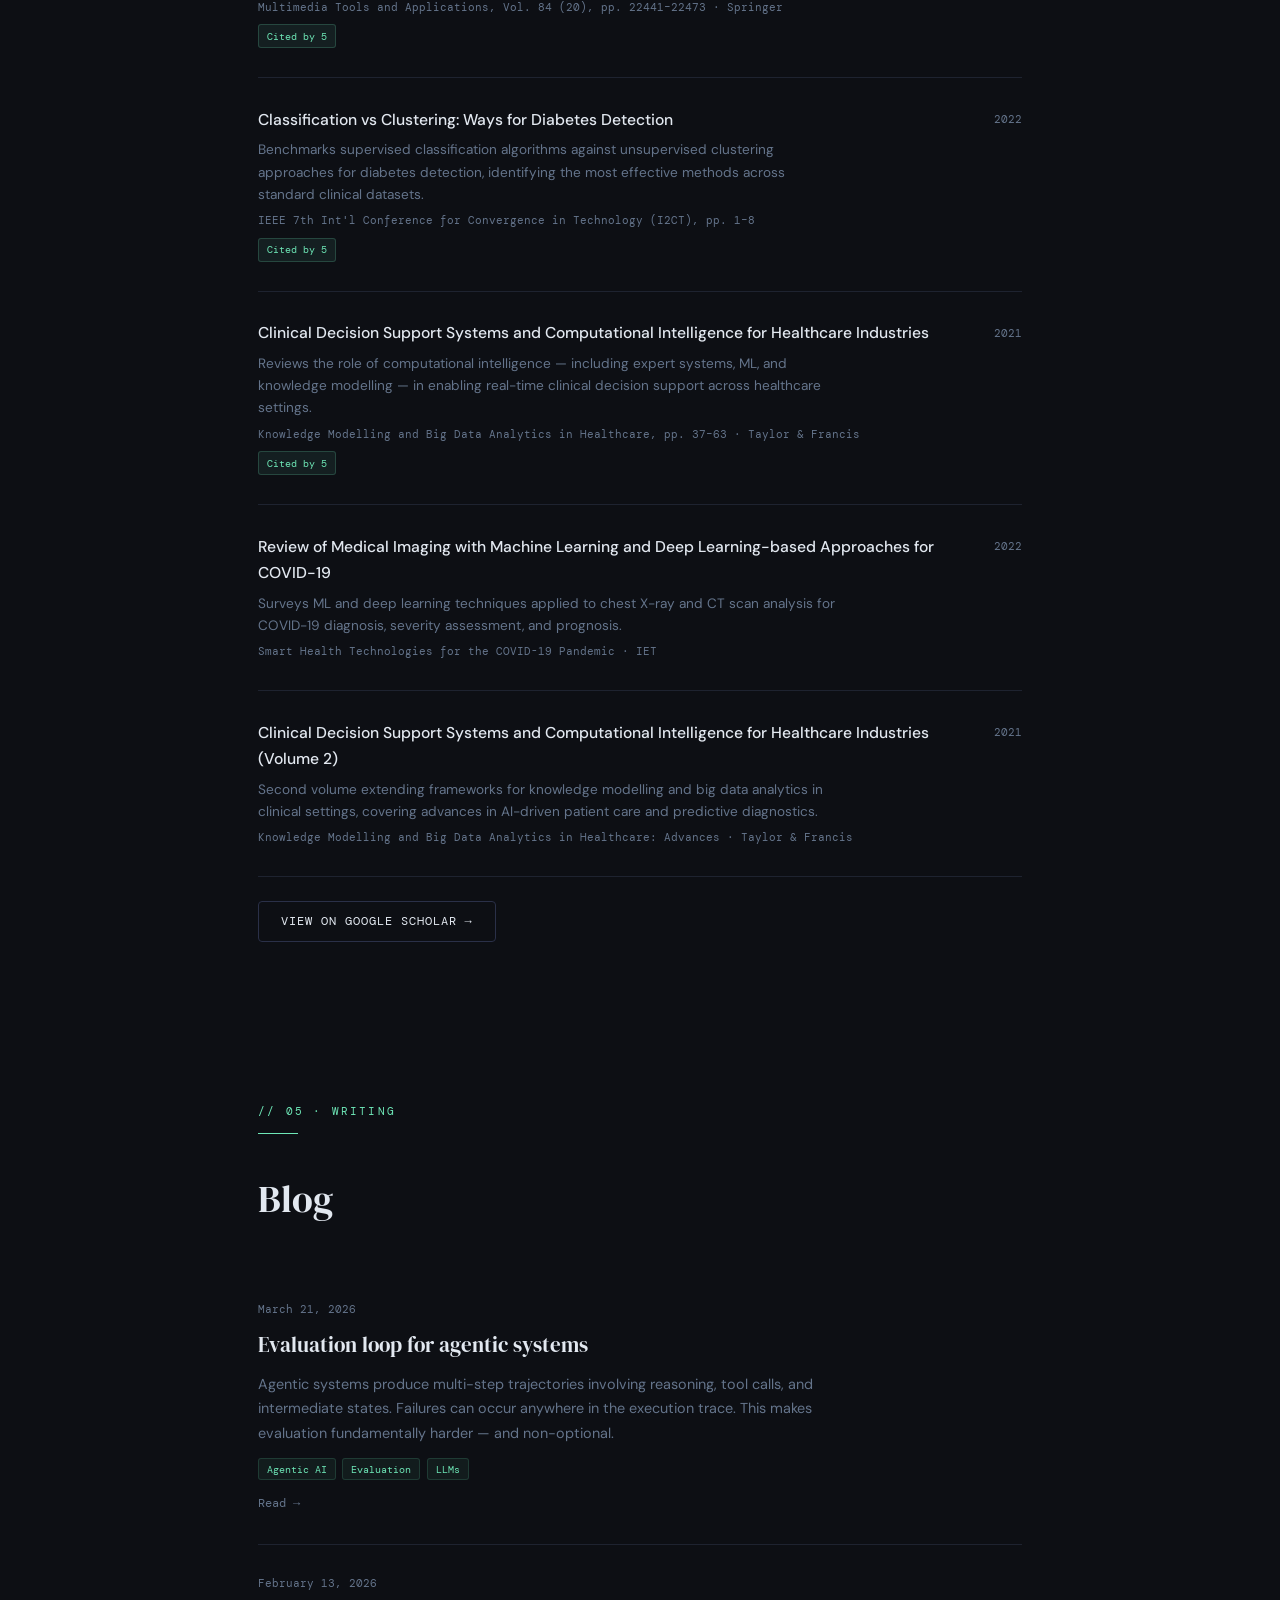
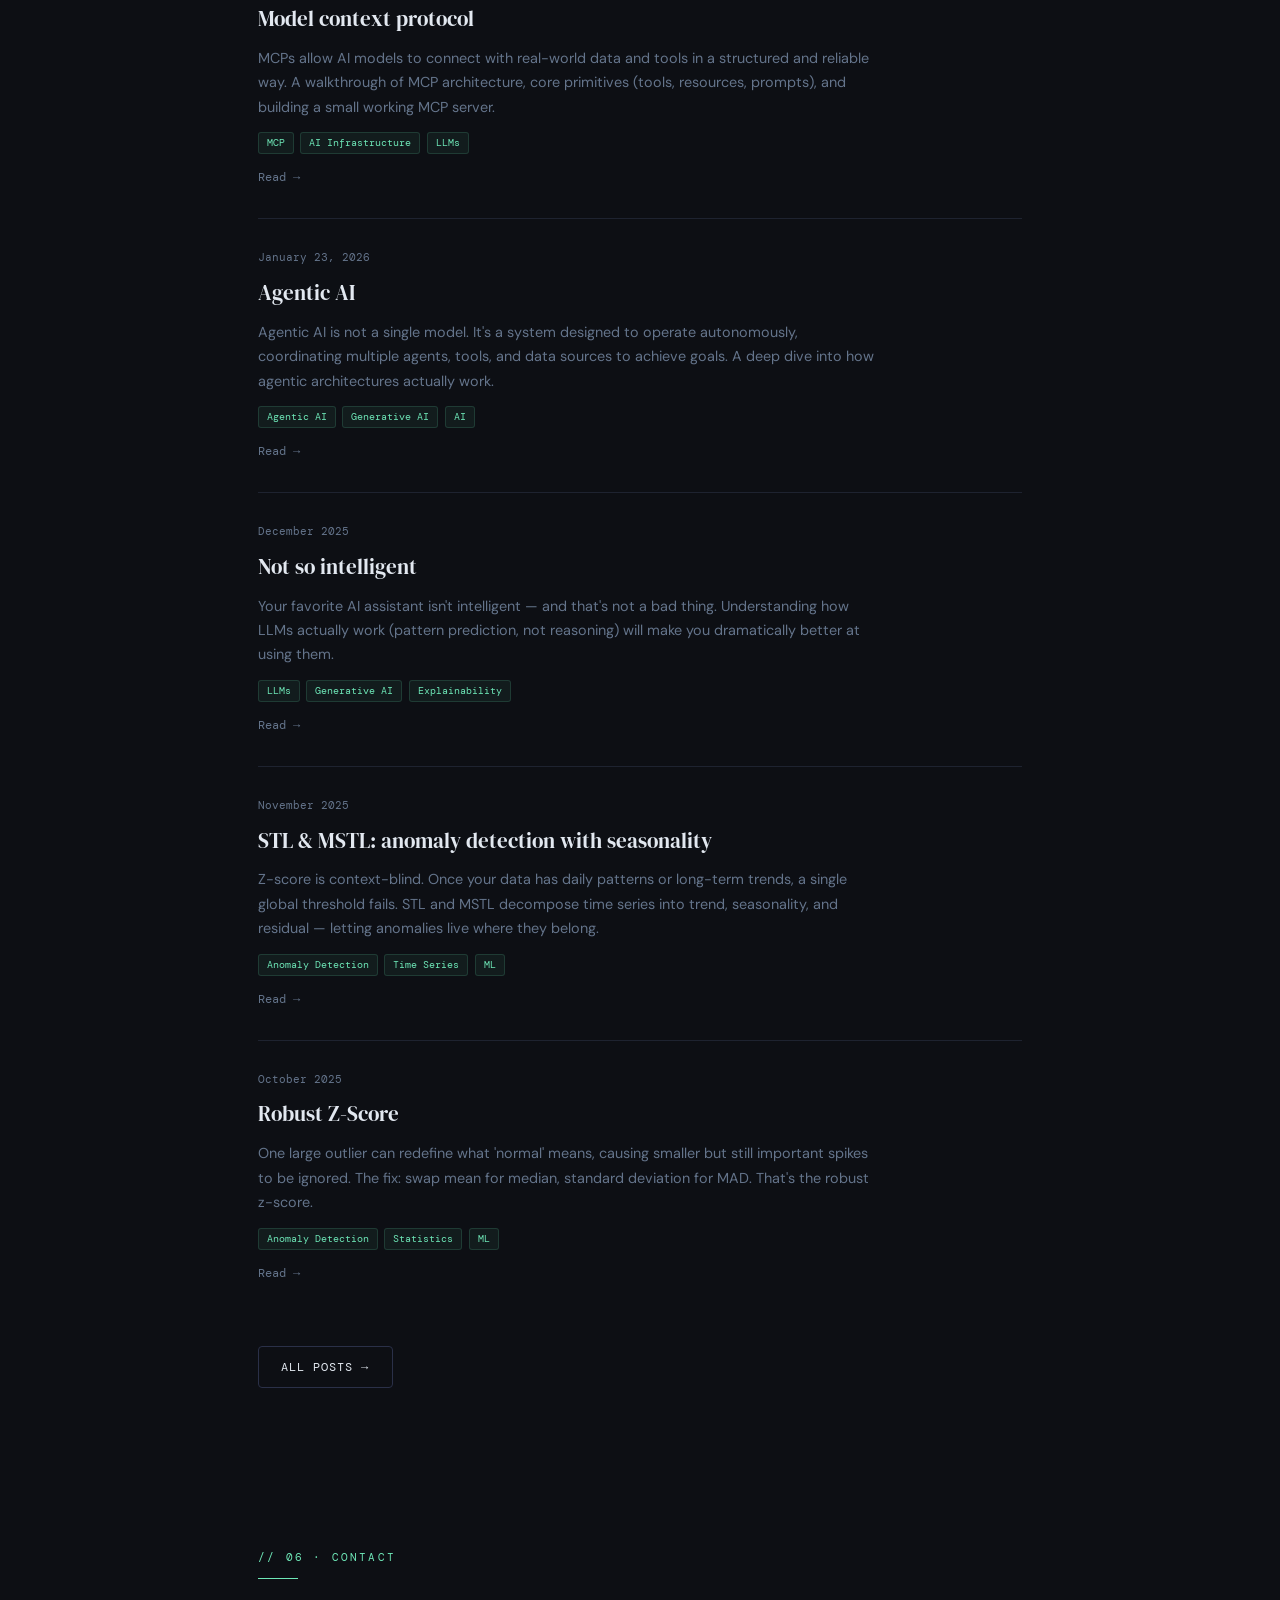
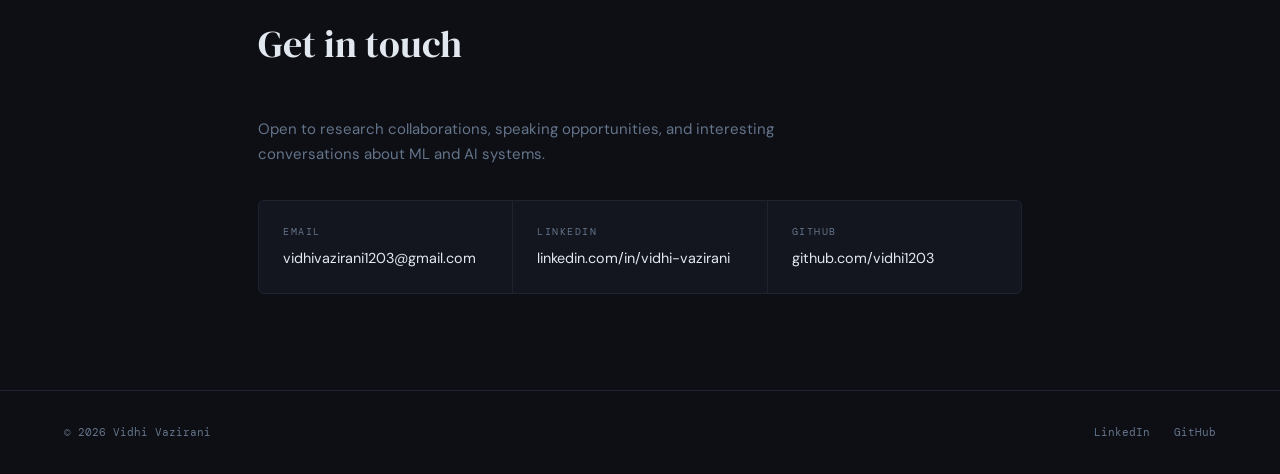
==== commit c687dad9: "Add OOO page with interactive US states map Interactive D3 + TopoJSON US map tracking the 50-states " ====
--- a/index.html
+++ b/index.html
@@ -5,7 +5,7 @@
   <meta name="viewport" content="width=device-width, initial-scale=1.0"/>
   <meta name="description" content="Vidhi Vazirani — Data Scientist & ML Engineer building production AI systems at the intersection of cybersecurity and machine learning. MS CS Northwestern, h-index 4, 36+ citations."/>
   <title>Vidhi Vazirani</title>
-  <link rel="icon" type="image/svg+xml" href="data:image/svg+xml,%3Csvg xmlns='http://www.w3.org/2000/svg' viewBox='0 0 32 32'%3E%3Crect width='32' height='32' rx='4' fill='%230d0f14'/%3E%3Ctext x='50%25' y='54%25' dominant-baseline='middle' text-anchor='middle' font-family='Georgia,serif' font-size='14' fill='%236ee7b7'%3Evv%3C/text%3E%3C/svg%3E"/>
+  <link rel="icon" type="image/svg+xml" href="favicon.svg"/>
   <link rel="preconnect" href="https://fonts.googleapis.com">
   <link rel="preconnect" href="https://fonts.gstatic.com" crossorigin>
   <link href="https://fonts.googleapis.com/css2?family=DM+Serif+Display:ital@0;1&family=DM+Mono:wght@300;400;500&family=DM+Sans:wght@300;400;500;600&display=swap" rel="stylesheet">
@@ -561,6 +561,7 @@
       <li><a href="#publications">Papers</a></li>
       <li><a href="blog.html">Blog</a></li>
       <li><a href="#contact">Contact</a></li>
+      <li><a href="ooo.html">OOO</a></li>
     </ul>
   </nav>
 
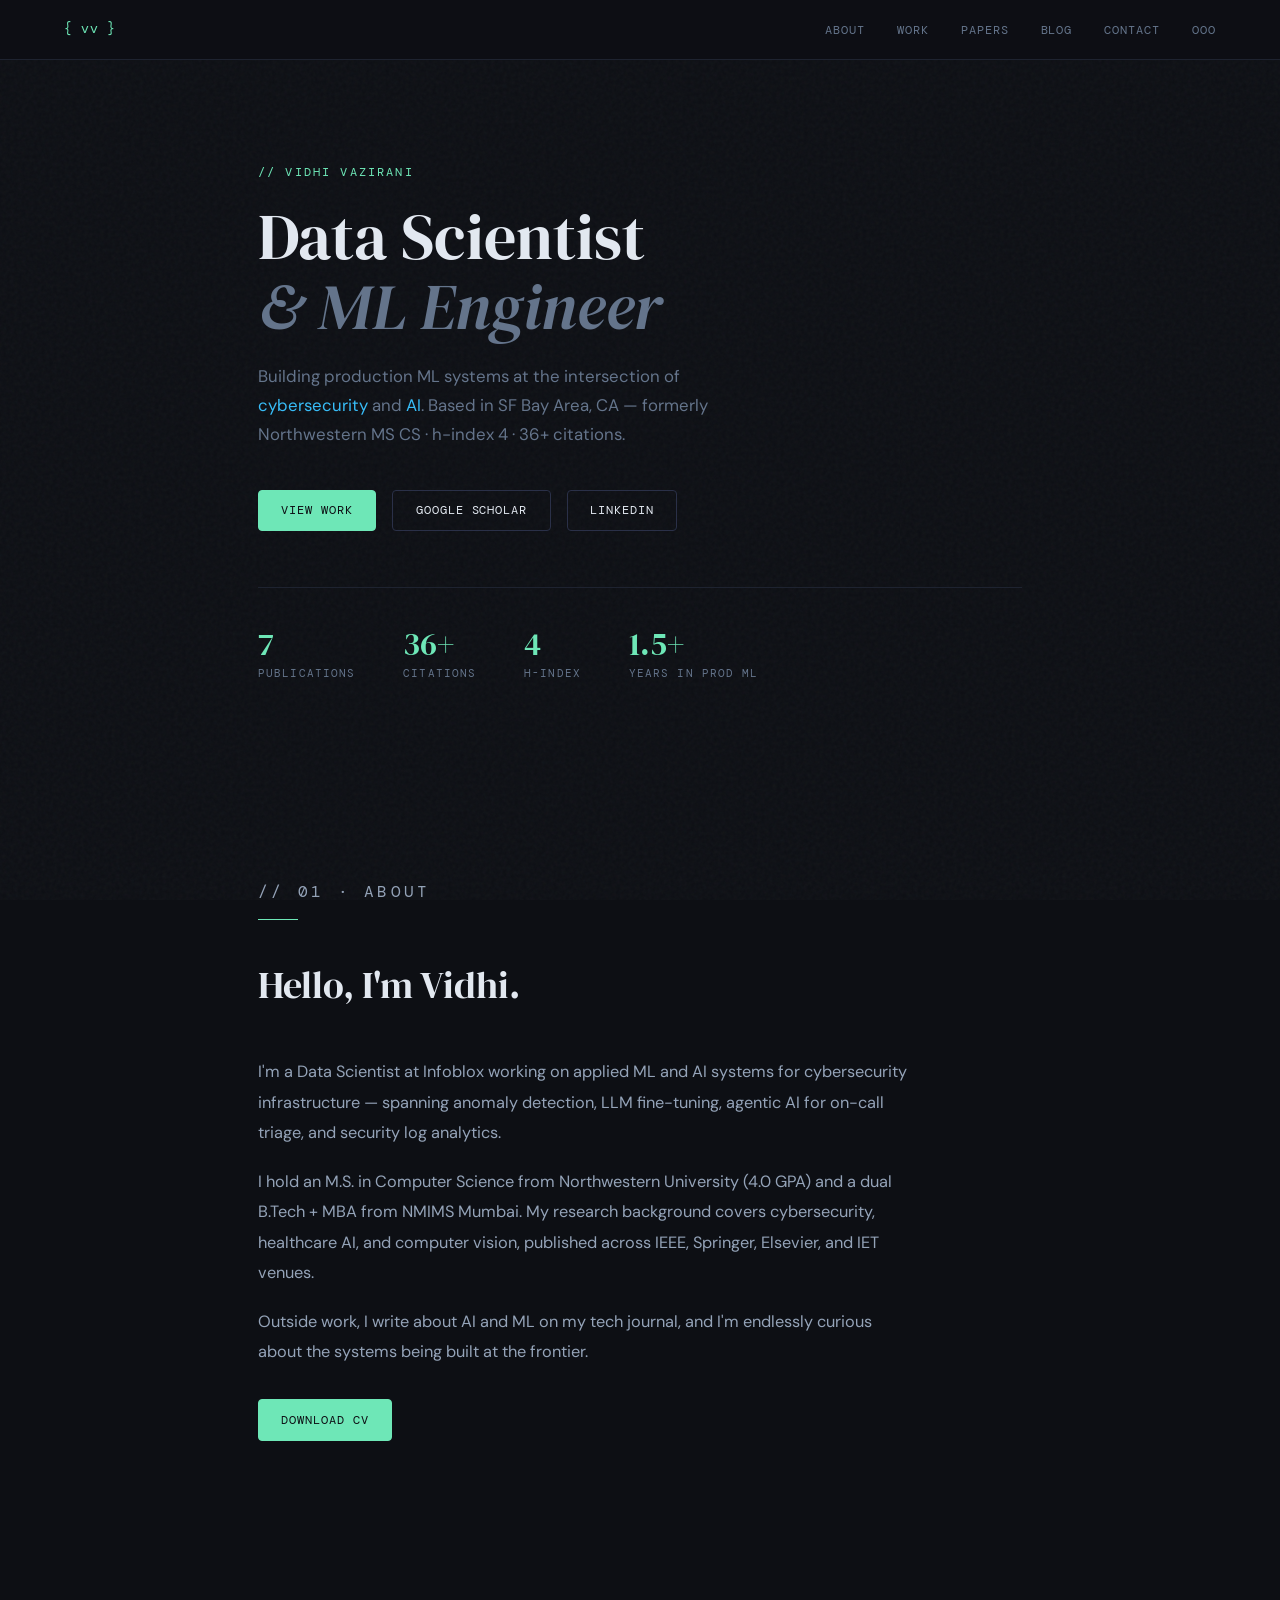
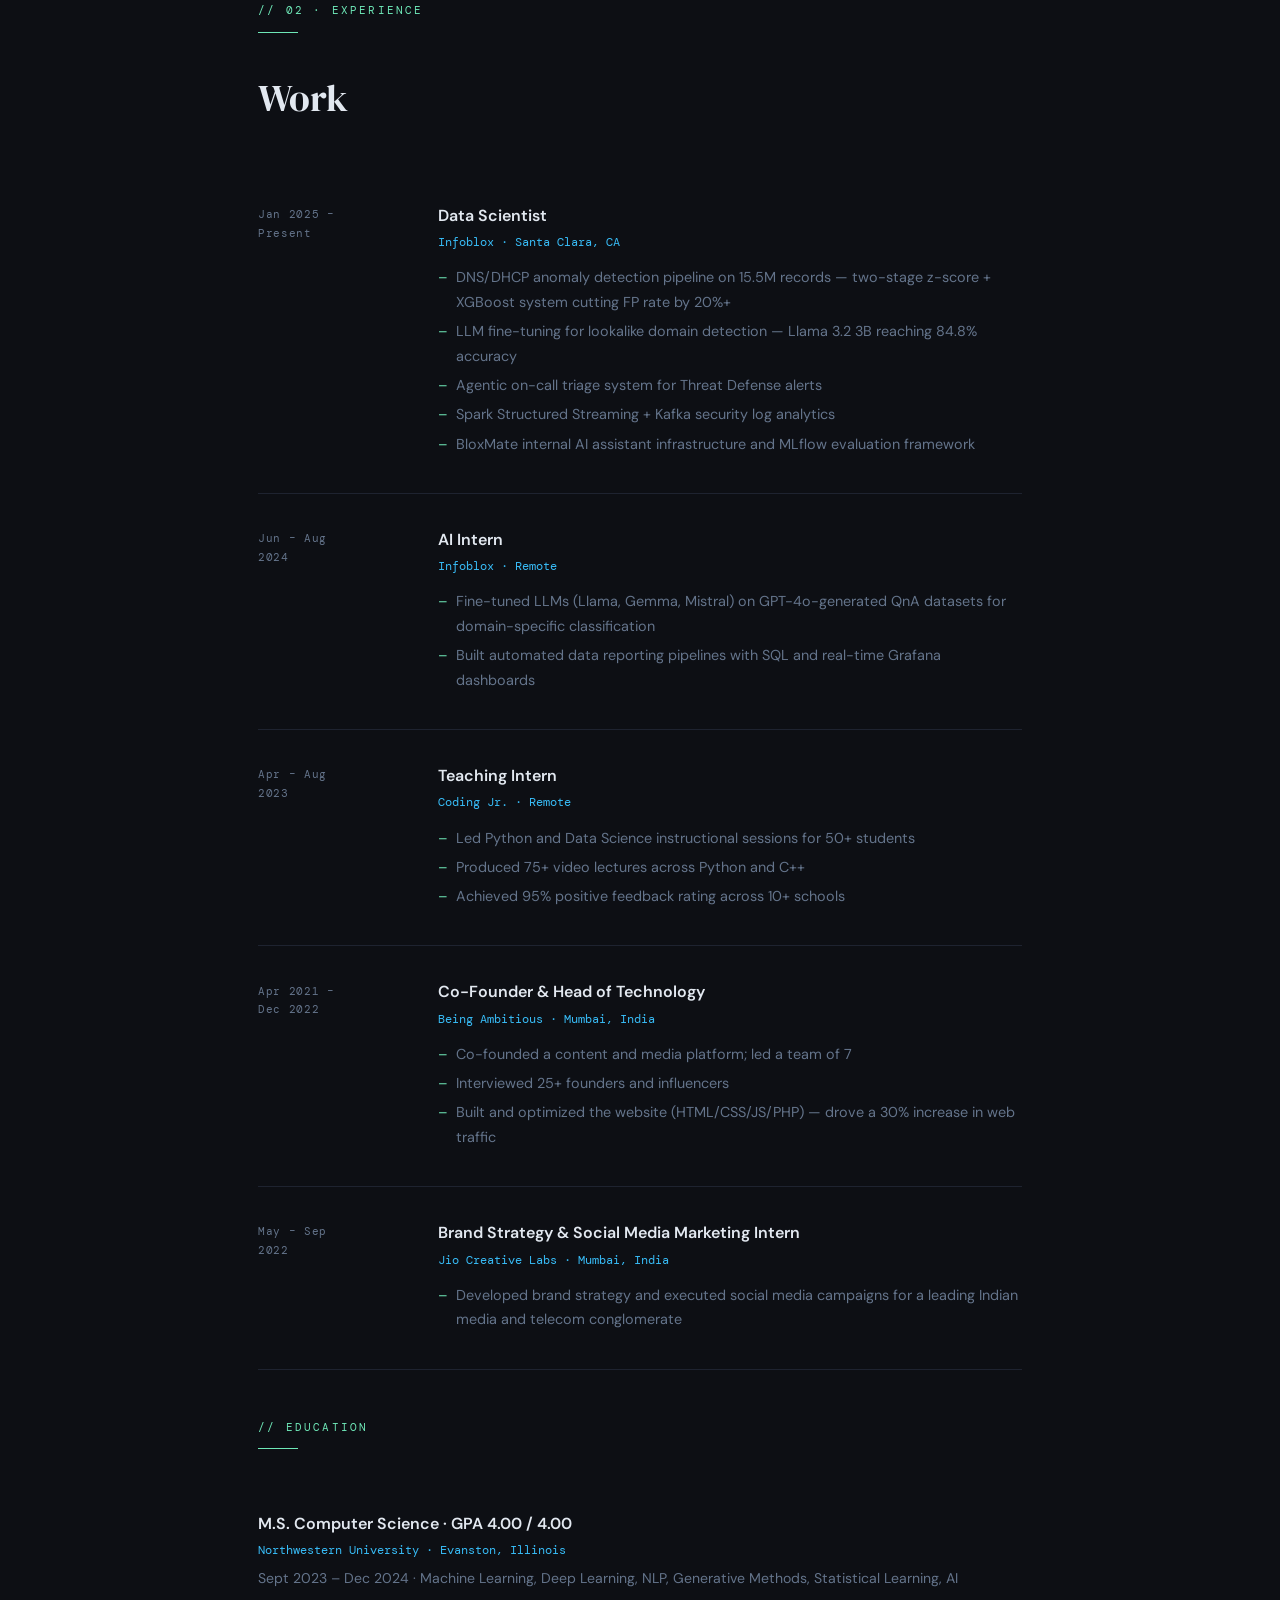
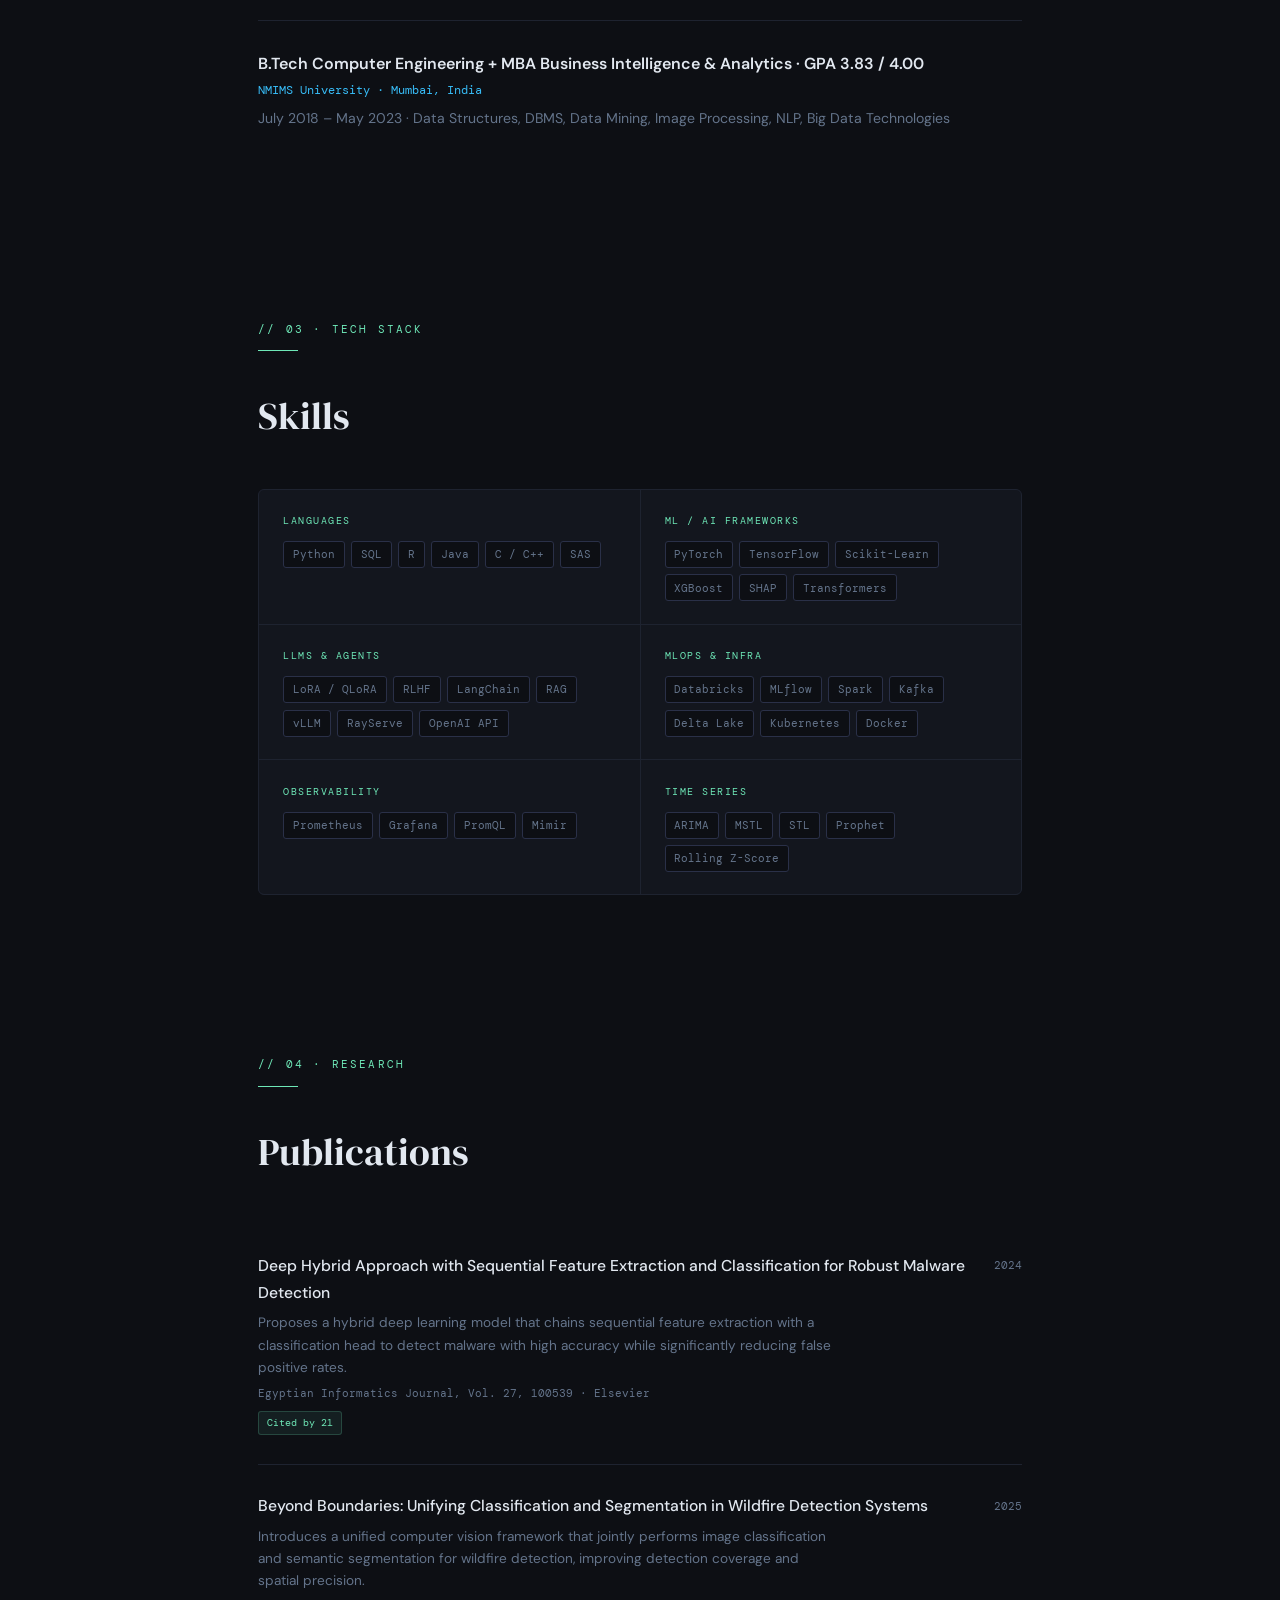
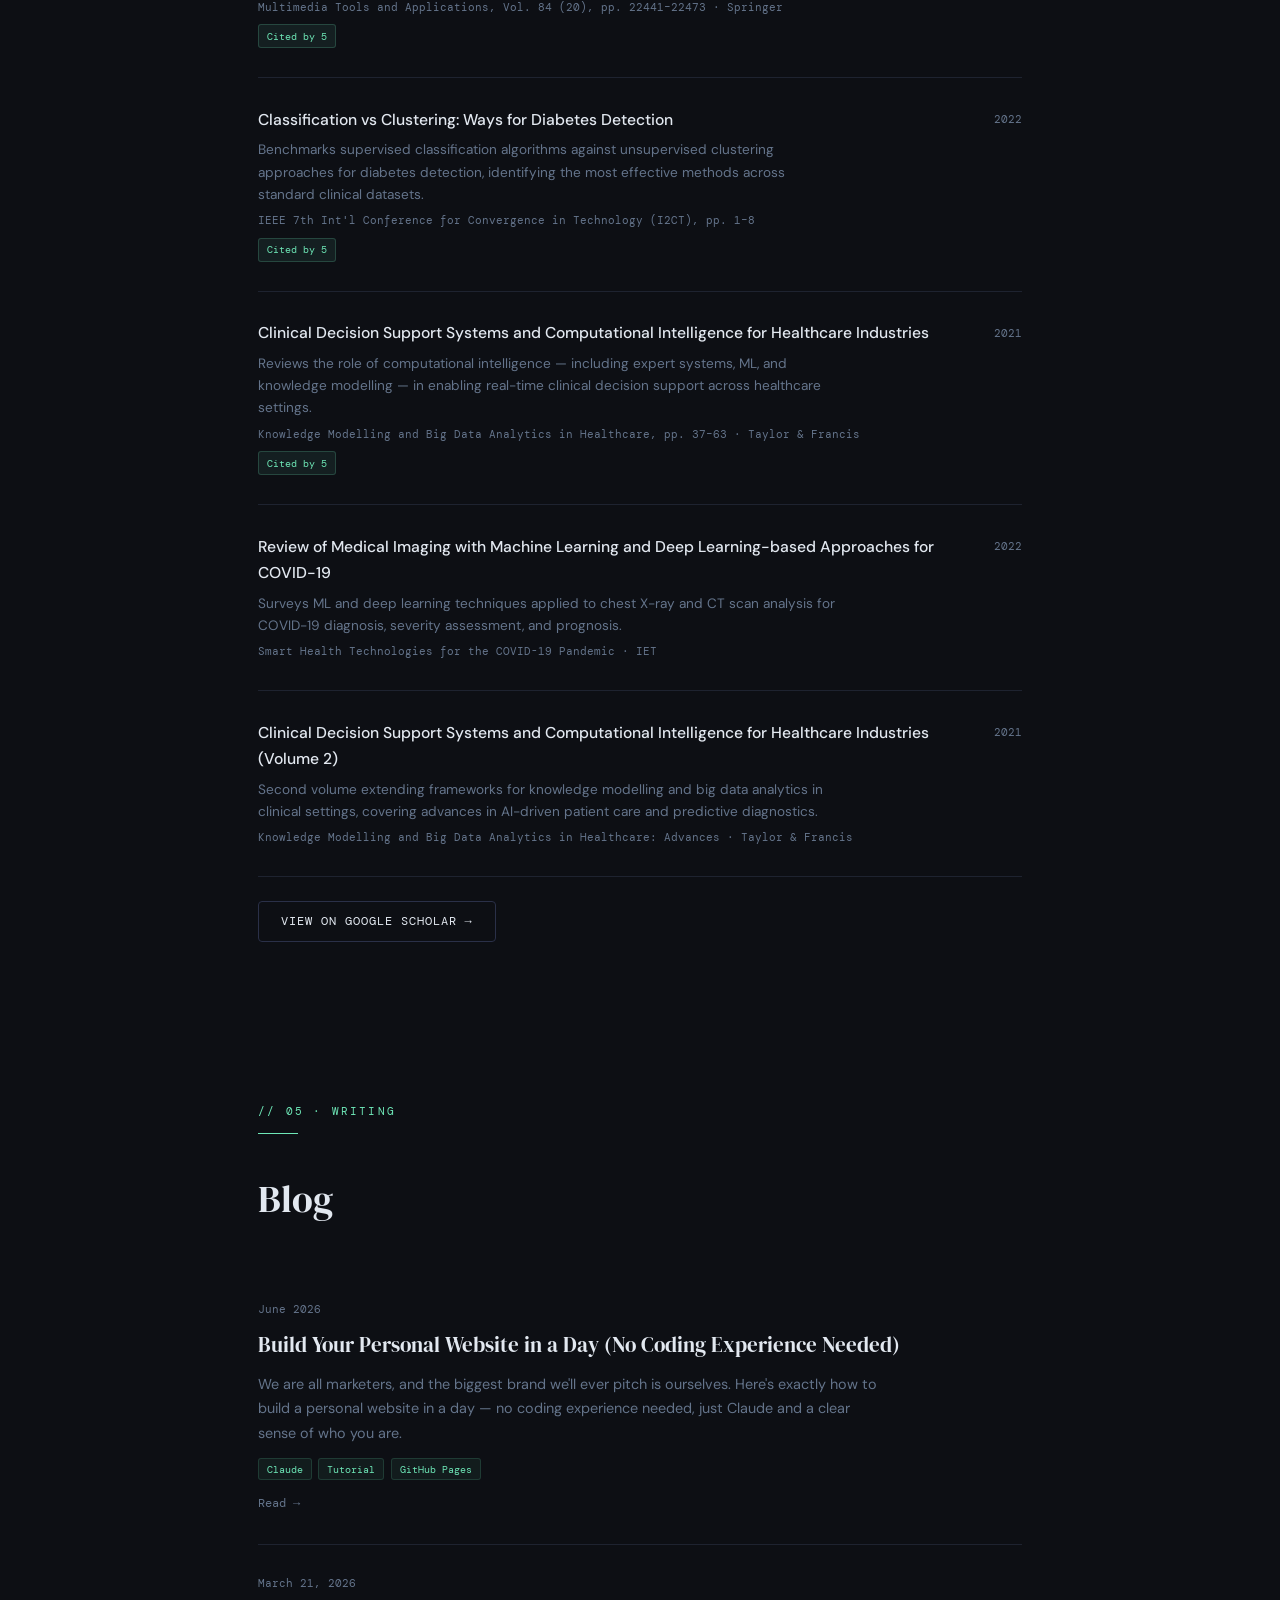
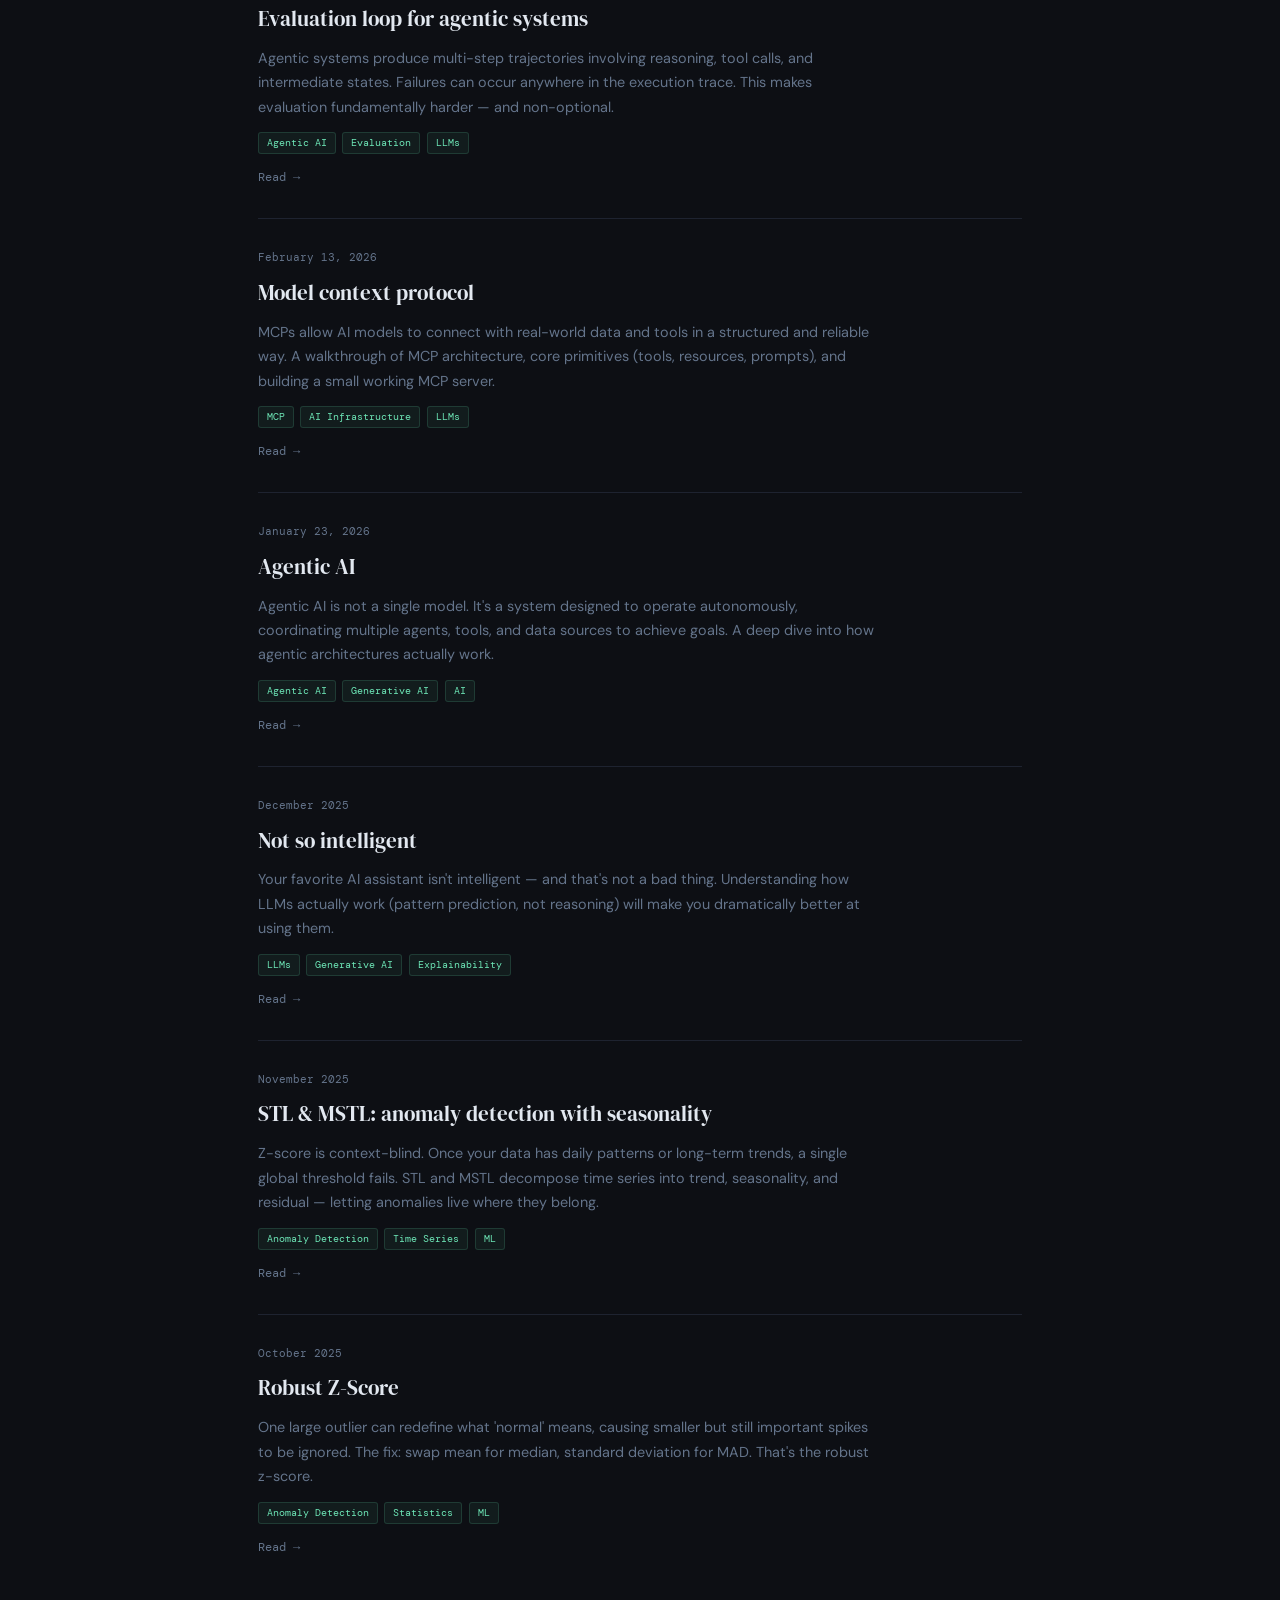
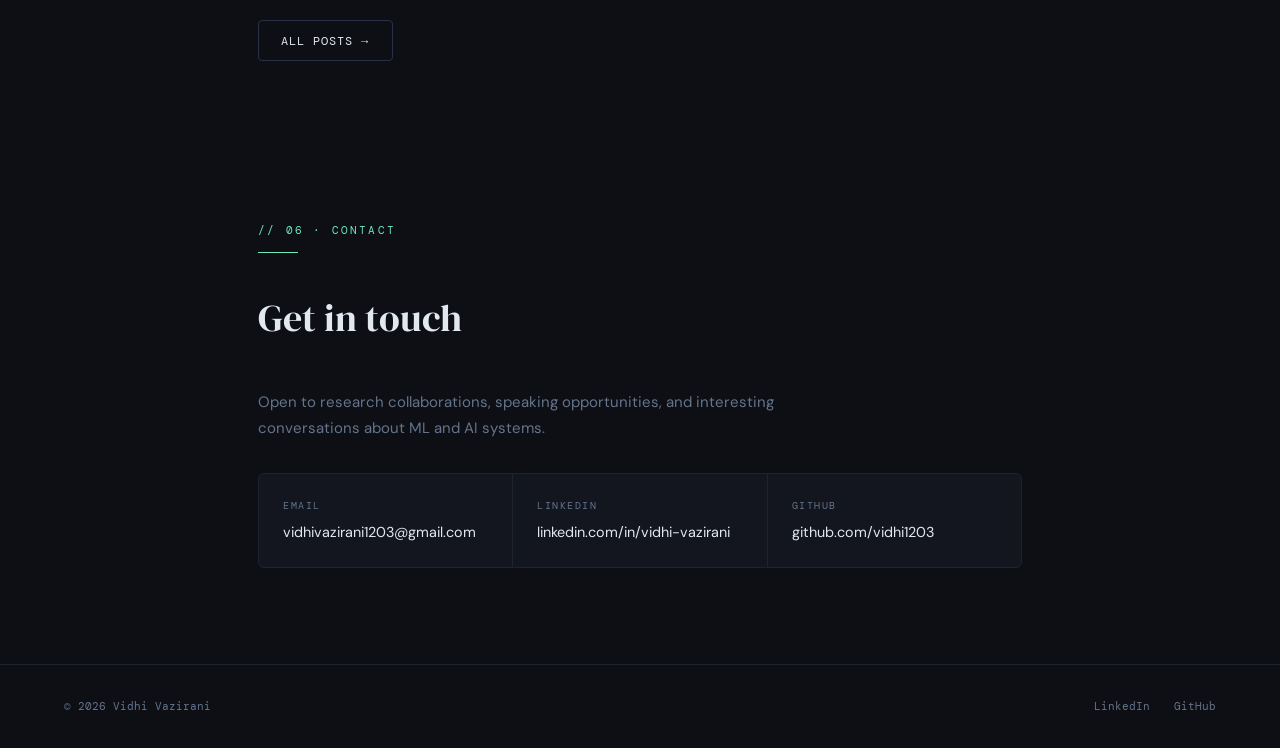
==== commit 03202679: "new blog" ====
--- a/index.html
+++ b/index.html
@@ -83,6 +83,58 @@
 
     .nav-links a:hover { color: var(--accent); }
 
+    .nav-hamburger {
+      display: none;
+      flex-direction: column;
+      justify-content: center;
+      gap: 5px;
+      width: 28px; height: 28px;
+      background: none;
+      border: none;
+      cursor: pointer;
+      padding: 0;
+      z-index: 110;
+    }
+
+    .nav-hamburger span {
+      display: block;
+      width: 22px; height: 1.5px;
+      background: var(--muted);
+      border-radius: 2px;
+      transition: all 0.25s;
+      transform-origin: center;
+    }
+
+    .nav-hamburger.open span:nth-child(1) { transform: translateY(6.5px) rotate(45deg); background: var(--accent); }
+    .nav-hamburger.open span:nth-child(2) { opacity: 0; }
+    .nav-hamburger.open span:nth-child(3) { transform: translateY(-6.5px) rotate(-45deg); background: var(--accent); }
+
+    @media (max-width: 680px) {
+      .nav-hamburger { display: flex; }
+
+      .nav-links {
+        display: none;
+        flex-direction: column;
+        gap: 0;
+        position: fixed;
+        top: 60px; left: 0; right: 0;
+        background: rgba(13,15,20,0.97);
+        backdrop-filter: blur(16px);
+        border-bottom: 1px solid var(--border);
+        padding: 0.5rem 0 1rem;
+        z-index: 99;
+      }
+
+      .nav-links.open { display: flex; }
+
+      .nav-links li a {
+        display: block;
+        padding: 0.75rem clamp(1.5rem, 5vw, 4rem);
+        font-size: 13px;
+        letter-spacing: 0.12em;
+      }
+    }
+
     /* ── LAYOUT ── */
     main {
       position: relative; z-index: 1;
@@ -535,7 +587,6 @@
       .pub-item { grid-template-columns: 1fr; }
       .pub-year { display: none; }
       .stats { gap: 2rem; }
-      .nav-links { gap: 1.2rem; }
     }
 
     /* ── SCROLL FADE IN ── */
@@ -555,7 +606,10 @@
   <!-- NAV -->
   <nav>
     <a class="nav-logo" href="#hero">{ vv }</a>
-    <ul class="nav-links">
+    <button class="nav-hamburger" id="hamburger" aria-label="Toggle menu">
+      <span></span><span></span><span></span>
+    </button>
+    <ul class="nav-links" id="nav-links">
       <li><a href="#about">About</a></li>
       <li><a href="#experience">Work</a></li>
       <li><a href="#publications">Papers</a></li>
@@ -941,6 +995,20 @@
     }, { threshold: 0.08 });
 
     document.querySelectorAll('.fade-in').forEach(el => obs.observe(el));
+
+    // ── Hamburger menu ──
+    const hamburger = document.getElementById('hamburger');
+    const navLinks = document.getElementById('nav-links');
+    hamburger.addEventListener('click', () => {
+      hamburger.classList.toggle('open');
+      navLinks.classList.toggle('open');
+    });
+    navLinks.querySelectorAll('a').forEach(a => {
+      a.addEventListener('click', () => {
+        hamburger.classList.remove('open');
+        navLinks.classList.remove('open');
+      });
+    });
   </script>
 </body>
 </html>
